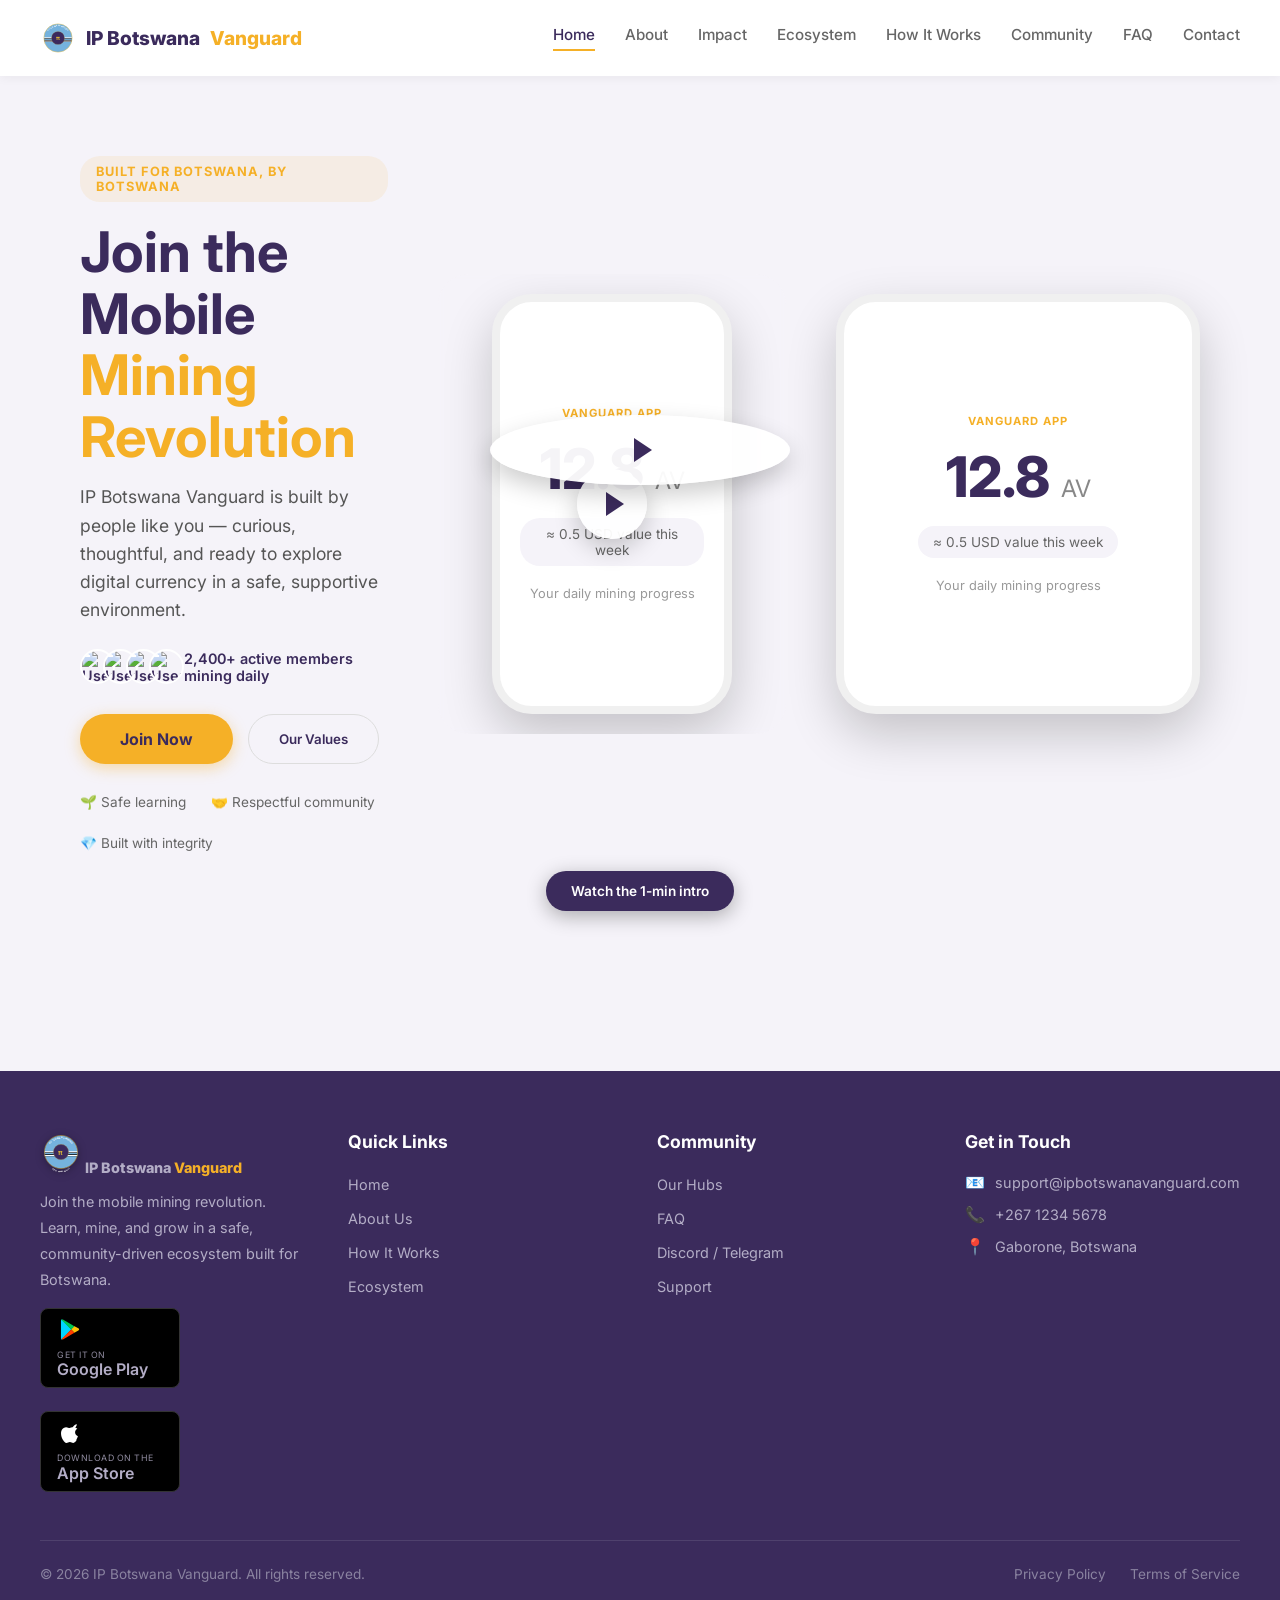
==== index.html @ 80e6c96f "Update index.html" ====
<!DOCTYPE html>
<html lang="en">
<head>
    <meta charset="UTF-8">
    <meta name="viewport" content="width=device-width, initial-scale=1.0">
    <title>IP Botswana Vanguard - Home</title>
    <link href="https://fonts.googleapis.com/css2?family=Inter:wght@400;600;700;800&display=swap" rel="stylesheet">
    
    <!-- LINK TO EXTERNAL CSS FILE -->
    <link rel="stylesheet" href="style.css">
</head>
<body>

    <!-- Navigation -->
   <nav>
    <a href="index.html" class="logo">
        <svg class="nav-logo-badge" viewBox="0 0 340 340" xmlns="http://www.w3.org/2000/svg">
            <defs>
                <path id="topArcNav" d="M 60,170 A 110,110 0 0 1 280,170" fill="none"/>
                <path id="botArcNav" d="M 70,235 A 100,100 0 0 0 270,235" fill="none"/>
            </defs>
            <circle cx="170" cy="170" r="132" fill="#75B2DD"/>
            <path d="M 40,170 A 132,132 0 0 0 40,205 L 300,205 A 132,132 0 0 0 300,170 Z" fill="#000000"/>
            <rect x="38" y="177" width="264" height="11" fill="#75B2DD"/>
            <rect x="38" y="164" width="264" height="9" fill="#FFFFFF"/>
            <rect x="38" y="194" width="264" height="9" fill="#FFFFFF"/>
            <circle cx="170" cy="170" r="134" fill="none" stroke="#D4AF37" stroke-width="4"/>
            <circle cx="170" cy="170" r="62" fill="#3B2A5E"/>
            <circle cx="170" cy="170" r="62" fill="none" stroke="#D4AF37" stroke-width="2"/>
            <text x="170" y="193" text-anchor="middle" font-family="Georgia, serif" font-weight="700" font-size="58" fill="#D4AF37">&#960;</text>
            <text font-size="16" font-weight="700" letter-spacing="2" fill="#FFFFFF">
                <textPath href="#topArcNav" startOffset="50%" text-anchor="middle">BOTSWANA PI VANGUARD</textPath>
            </text>
            <text font-size="13" font-weight="700" letter-spacing="1.5" fill="#FFFFFF">
                <textPath href="#botArcNav" startOffset="50%" text-anchor="middle">DIGITAL ARMS PIONEERS</textPath>
            </text>
        </svg>
        IP Botswana <span>Vanguard</span>
    </a>
    <div class="nav-links">
        <a href="index.html" class="active">Home</a>
        <a href="about.html">About</a>
        <a href="impact.html" class="active">Impact</a>
        <a href="ecosystem.html">Ecosystem</a>
        <a href="how-it-works.html">How It Works</a>
        <a href="community.html">Community</a>
        <a href="faq.html">FAQ</a>
        <a href="contact.html">Contact</a>
    </div>
</nav>

    <!-- Hero Section -->
    <section class="hero">
        <div class="split-layout">
            
            <!-- Left Column: Content -->
            <div>
                <div class="tagline">Built for Botswana, by Botswana</div>
                <h1>Join the Mobile<br><span>Mining Revolution</span></h1>
                <p class="sub-headline">
                    IP Botswana Vanguard is built by people like you — curious, thoughtful, and ready to explore digital currency in a safe, supportive environment.
                </p>
                
                <div class="social-proof">
                    <div class="avatar-stack">
                        <!-- IMAGES TO REPLACE: Real user profile photos -->
                        <img src="https://images.unsplash.com/photo-1507003211169-0a1dd7228f2d?w=100&h=100&fit=crop" alt="User">
                        <img src="https://images.unsplash.com/photo-1494790108377-be9c29b29330?w=100&h=100&fit=crop" alt="User">
                        <img src="https://images.unsplash.com/photo-1500648767791-00dcc994a43e?w=100&h=100&fit=crop" alt="User">
                        <img src="https://images.unsplash.com/photo-1534528741775-53994a69daeb?w=100&h=100&fit=crop" alt="User">
                    </div>
                    <span>2,400+ active members mining daily</span>
                </div>

                <div class="cta-group">
                    <a href="#" class="btn-primary">Join Now</a>
                    <button class="btn-secondary">Our Values</button>
                </div>

                <div class="trust-links">
                    <span>🌱 Safe learning</span>
                    <span>🤝 Respectful community</span>
                    <span>💎 Built with integrity</span>
                </div>
            </div>

            <!-- Right Column: Visual -->
            <!-- IMAGE TO REPLACE: Change the URL inside url('...') to your real community photo -->
           <!-- Right Column: Visual -->
<div class="hero-visual" style="background-image: url('images/botswana-pi-hero.png');">
    
    <!-- Phone Mockup -->
    <div class="phone-mockup">
        <div class="app-title">VANGUARD APP</div>
        <div class="value">12.8 <span>AV</span></div>
        <div class="sub-value">≈ 0.5 USD value this week</div>
        <p class="mockup-text">Your daily mining progress</p>
    </div>
    
    <!-- Play Button -->
    <div class="play-overlay"></div>
    
</div>
                
                <!-- Phone Mockup -->
                <div class="phone-mockup">
                    <div class="app-title">VANGUARD APP</div>
                    <div class="value">12.8 <span>AV</span></div>
                    <div class="sub-value">≈ 0.5 USD value this week</div>
                    <p class="mockup-text">Your daily mining progress</p>
                </div>
                
                <!-- Play Button -->
                <div class="play-overlay"></div>
                
            </div>

            <!-- Bottom Video Callout (Centered below visual) -->
            <div style="text-align: center; width: 100%; margin-top: -30px; margin-bottom: 20px;">
                <div class="video-badge" style="display: inline-block;">
                    Watch the 1-min intro
                </div>
            </div>

        </div>
    </section>

    <!-- VIDEO POPUP MODAL -->
    <!-- IMPORTANT: Change "YOUR_YOUTUBE_ID_HERE" to your real video ID (e.g., dQw4w9WgXcQ) -->
    <div id="videoModal" class="video-modal">
        <span class="video-close">&times;</span>
        <iframe id="videoFrame" 
        src="https://www.youtube.com/embed/Zq0v5uG1v4I" 
        allowfullscreen>
</iframe>
    </div>

    <!-- FOOTER -->
    <footer>
        <div class="footer-container">
            <!-- Column 1: Brand & App Download -->
            <div class="footer-col">
                <a href="index.html" class="footer-logo">
    <svg class="logo-badge" viewBox="0 0 340 340" xmlns="http://www.w3.org/2000/svg">
        <defs>
            <path id="topArcFoot" d="M 60,170 A 110,110 0 0 1 280,170" fill="none"/>
            <path id="botArcFoot" d="M 70,235 A 100,100 0 0 0 270,235" fill="none"/>
        </defs>
        <circle cx="170" cy="170" r="132" fill="#75B2DD"/>
        <path d="M 40,170 A 132,132 0 0 0 40,205 L 300,205 A 132,132 0 0 0 300,170 Z" fill="#000000"/>
        <rect x="38" y="177" width="264" height="11" fill="#75B2DD"/>
        <rect x="38" y="164" width="264" height="9" fill="#FFFFFF"/>
        <rect x="38" y="194" width="264" height="9" fill="#FFFFFF"/>
        <circle cx="170" cy="170" r="134" fill="none" stroke="#D4AF37" stroke-width="4"/>
        <circle cx="170" cy="170" r="62" fill="#3B2A5E"/>
        <circle cx="170" cy="170" r="62" fill="none" stroke="#D4AF37" stroke-width="2"/>
        <text x="170" y="193" text-anchor="middle" font-family="Georgia, serif" font-weight="700" font-size="58" fill="#D4AF37">&#960;</text>
        <text font-size="16" font-weight="700" letter-spacing="2" fill="#FFFFFF">
            <textPath href="#topArcFoot" startOffset="50%" text-anchor="middle">BOTSWANA PI VANGUARD</textPath>
        </text>
        <text font-size="13" font-weight="700" letter-spacing="1.5" fill="#FFFFFF">
            <textPath href="#botArcFoot" startOffset="50%" text-anchor="middle">DIGITAL ARMS PIONEERS</textPath>
        </text>
    </svg>
    IP Botswana <span class="gold">Vanguard</span>
</a>
<p>Join the mobile mining revolution. Learn, mine, and grow in a safe, community-driven ecosystem built for Botswana.</p>

<div class="app-buttons">
    <a href="#" class="app-btn">
        <svg viewBox="0 0 24 24" xmlns="http://www.w3.org/2000/svg" width="25" height="25">
            <path fill="#00D6FF" d="M4.4 2.3c-.4.4-.6.9-.6 1.6v16.2c0 .7.2 1.2.6 1.6l.1.1L13.6 12v-.2L4.5 2.2z"/>
            <path fill="#FFC107" d="M16.7 15.1l-3.1-3.1v-.2l3.1-3.1.1.1 3.7 2.1c1 .6 1 1.5 0 2.1l-3.8 2.1z"/>
            <path fill="#FF3D00" d="M16.7 15.1L13.6 12 4.4 21.2c.4.4 1 .4 1.7.1l10.6-6.2"/>
            <path fill="#00C853" d="M16.7 8.9L6.1 2.7c-.7-.4-1.3-.3-1.7.1L13.6 12l3.1-3.1z"/>
        </svg>
        <div class="app-btn-text">
            <span>GET IT ON</span>
            <span>Google Play</span>
        </div>
    </a>

    <a href="#" class="app-btn apple-btn">
        <svg viewBox="0 0 24 24" xmlns="http://www.w3.org/2000/svg" width="25" height="25">
            <path d="M18.71 19.5c-.83 1.24-1.71 2.45-3.05 2.47-1.34.03-1.77-.79-3.29-.79-1.53 0-2 .77-3.27.82-1.31.05-2.3-1.32-3.14-2.53C4.25 17 2.94 12.45 4.7 9.39c.87-1.52 2.43-2.48 4.12-2.5 1.3 0 2.5.87 3.29.87.78 0 2.26-1.07 3.94-.91 1.31.09 2.66.66 3.46 1.62-3.15 1.74-2.64 5.82.58 7.17-.48 1.4-1.13 2.75-1.38 2.86zM14.5 8.33c.33-1.03.97-2.13 1.73-2.77 1.14-1 2.5-1.4 2.81-1.4.08 1.62-1.44 3.55-2.62 4.24-.38.22-.82.32-1.27.32-.26 0-.47-.08-.65-.39z"/>
        </svg>
        <div class="app-btn-text">
            <span>Download on the</span>
            <span>App Store</span>
        </div>
    </a>
</div>
            </div>

            <!-- Column 2: Quick Links -->
            <div class="footer-col">
                <h4>Quick Links</h4>
                <a href="index.html">Home</a>
                <a href="about.html">About Us</a>
                <a href="how-it-works.html">How It Works</a>
                <a href="ecosystem.html">Ecosystem</a>
            </div>

            <!-- Column 3: Community -->
            <div class="footer-col">
                <h4>Community</h4>
                <a href="community.html">Our Hubs</a>
                <a href="faq.html">FAQ</a>
                <a href="#">Discord / Telegram</a>
                <a href="contact.html">Support</a>
            </div>

            <!-- Column 4: Contact Info (With Icons Restored) -->
            <div class="footer-col">
                <h4>Get in Touch</h4>

                <div class="contact-row">
                    <span class="contact-icon">📧</span>
                    <span>support@ipbotswanavanguard.com</span>
                </div>

                <div class="contact-row">
                    <span class="contact-icon">📞</span>
                    <span>+267 1234 5678</span>
                </div>

                <div class="contact-row">
                    <span class="contact-icon">📍</span>
                    <span>Gaborone, Botswana</span>
                </div>
            </div>
        </div>

        <!-- Footer Bottom -->
        <div class="footer-bottom">
            <div>&copy; 2026 IP Botswana Vanguard. All rights reserved.</div>
            <div class="footer-bottom-links">
                <a href="#">Privacy Policy</a>
                <a href="#">Terms of Service</a>
            </div>
        </div>
    </footer>

    <!-- LINK TO EXTERNAL JAVASCRIPT FILE -->
    <script src="script.js"></script>
</body>
</html>
---- style.css ----
/* --- VARIABLES --- */
:root {
    --primary-purple: #3b2b5c;
    --accent-gold: #f5b027;
    --soft-bg: #f5f3f9;
    --text-dark: #1a1a1a;
    --white: #ffffff;
}

/* --- RESET & BASE STYLES --- */
* {
    margin: 0;
    padding: 0;
    box-sizing: border-box;
    font-family: 'Inter', sans-serif;
}
body {
    background-color: var(--soft-bg);
    color: var(--text-dark);
}

/* --- NAVIGATION --- */
nav {
    display: flex;
    justify-content: space-between;
    align-items: center;
    padding: 20px 40px;
    background: #fff;
    box-shadow: 0 2px 10px rgba(0,0,0,0.05);
    position: sticky;
    top: 0;
    z-index: 100;
}
.logo {
    font-weight: 800;
    font-size: 1.2rem;
    color: var(--primary-purple);
    text-decoration: none;
    display: flex;
    align-items: center;
    gap: 10px;
}
.nav-logo-badge {
    width: 36px;
    height: 36px;
    min-width: 36px;
    max-width: 36px;
    flex-shrink: 0;
}
.logo span {
    color: var(--accent-gold);
}
.nav-links {
    display: flex;
    gap: 30px;
}
.nav-links a {
    text-decoration: none;
    color: #666;
    font-weight: 500;
    font-size: 0.95rem;
}
.nav-links a.active {
    color: var(--primary-purple);
    border-bottom: 2px solid var(--accent-gold);
    padding-bottom: 5px;
}

/* --- HERO LAYOUT (HOME PAGE) --- */
.hero {
    display: flex;
    flex-wrap: wrap;
    align-items: center;
    padding: 80px 40px;
    max-width: 1200px;
    margin: 0 auto;
    gap: 50px;
}
.split-layout {
    display: flex;
    flex-wrap: wrap;
    align-items: center;
    gap: 50px;
    width: 100%;
}
.split-layout > * {
    flex: 1;
    min-width: 300px;
}

/* --- LEFT CONTENT --- */
.tagline {
    display: inline-block;
    background: rgba(245, 176, 39, 0.1);
    color: var(--accent-gold);
    padding: 8px 16px;
    border-radius: 20px;
    font-size: 0.8rem;
    font-weight: 700;
    letter-spacing: 1px;
    text-transform: uppercase;
    margin-bottom: 20px;
}
h1 {
    font-size: 3.5rem;
    line-height: 1.1;
    color: var(--primary-purple);
    margin-bottom: 15px;
}
h1 span {
    color: var(--accent-gold);
}
.sub-headline {
    font-size: 1.1rem;
    color: #555;
    line-height: 1.6;
    margin-bottom: 25px;
    max-width: 500px;
}

/* Social Proof */
.social-proof {
    display: flex;
    align-items: center;
    gap: 12px;
    margin-bottom: 30px;
    font-size: 0.9rem;
    color: var(--primary-purple);
    font-weight: 600;
}
.avatar-stack {
    display: flex;
}
.avatar-stack img {
    width: 35px;
    height: 35px;
    border-radius: 50%;
    border: 2px solid #fff;
    margin-right: -12px;
    object-fit: cover;
}

/* Buttons */
.cta-group {
    display: flex;
    gap: 15px;
    flex-wrap: wrap;
    margin-bottom: 30px;
}
.btn-primary {
    background: var(--accent-gold);
    color: var(--primary-purple);
    padding: 15px 40px;
    border-radius: 30px;
    font-weight: 700;
    border: none;
    cursor: pointer;
    box-shadow: 0 4px 15px rgba(245, 176, 39, 0.4);
    transition: 0.3s;
    text-decoration: none;
    display: inline-block;
}
.btn-primary:hover {
    transform: translateY(-2px);
    box-shadow: 0 6px 20px rgba(245, 176, 39, 0.6);
}
.btn-secondary {
    background: transparent;
    color: var(--primary-purple);
    padding: 15px 30px;
    border-radius: 30px;
    font-weight: 600;
    border: 1px solid #ddd;
    cursor: pointer;
    transition: 0.3s;
}
.btn-secondary:hover {
    border-color: var(--primary-purple);
    background: rgba(59, 43, 92, 0.05);
}

/* Trust Links (Below buttons) */
.trust-links {
    display: flex;
    gap: 25px;
    font-size: 0.85rem;
    color: #666;
    flex-wrap: wrap;
}
.trust-links span {
    display: flex;
    align-items: center;
    gap: 6px;
}

/* --- RIGHT VISUAL (PHONE & BACKGROUND) --- */
.hero-visual {
    position: relative;
    min-height: 450px;
    border-radius: 30px;
    display: flex;
    justify-content: center;
    align-items: center;
    padding: 20px;
    background-position: center;
    background-size: cover;
    background-repeat: no-repeat;
    overflow: hidden;
}
/* Blur & Overlay */
.hero-visual::before {
    content: '';
    position: absolute;
    inset: 0;
    background: rgba(245, 243, 249, 0.7);
    backdrop-filter: blur(4px);
    border-radius: 30px;
}

/* Floating Phone Mockup */
.phone-mockup {
    position: relative;
    z-index: 2;
    background: #fff;
    width: 240px;
    height: 420px;
    border-radius: 40px;
    box-shadow: 0 20px 50px rgba(0,0,0,0.2);
    padding: 20px;
    display: flex;
    flex-direction: column;
    justify-content: center;
    align-items: center;
    text-align: center;
    border: 8px solid #f0f0f0;
}
.phone-mockup .app-title {
    color: #f5b027;
    font-size: 0.7rem;
    font-weight: 700;
    letter-spacing: 1px;
    margin-bottom: 15px;
}
.phone-mockup .value {
    font-size: 3.5rem;
    color: var(--primary-purple);
    font-weight: 800;
}
.phone-mockup .value span {
    font-size: 1.5rem;
    font-weight: 400;
    color: #888;
}
.phone-mockup .sub-value {
    font-size: 0.85rem;
    color: #666;
    background: #f5f3f9;
    padding: 8px 15px;
    border-radius: 20px;
    margin-top: 15px;
}
.phone-mockup .mockup-text {
    margin-top: 20px;
    font-size: 0.8rem;
    color: #999;
}

/* Play Button Overlay */
.play-overlay {
    position: absolute;
    z-index: 3;
    top: 50%;
    left: 50%;
    transform: translate(-50%, -50%);
    background: rgba(255,255,255,0.95);
    width: 70px;
    height: 70px;
    border-radius: 50%;
    display: flex;
    justify-content: center;
    align-items: center;
    box-shadow: 0 10px 25px rgba(0,0,0,0.2);
    cursor: pointer;
    transition: transform 0.3s ease;
}
.play-overlay:hover {
    transform: translate(-50%, -50%) scale(1.05);
}
.play-overlay::after {
    content: '';
    display: block;
    border-top: 12px solid transparent;
    border-bottom: 12px solid transparent;
    border-left: 18px solid var(--primary-purple);
    margin-left: 6px;
}

/* Bottom Video Callout */
.video-badge {
    position: relative;
    background: var(--primary-purple);
    color: white;
    padding: 12px 25px;
    border-radius: 30px;
    font-size: 0.85rem;
    font-weight: 600;
    z-index: 3;
    box-shadow: 0 5px 20px rgba(0,0,0,0.3);
    display: inline-block;
}

/* --- IMPACT PAGE STYLES --- */
main {
    display: block;
    width: 100%;
}
.container {
    max-width: 1100px;
    margin: 0 auto;
    padding: 0 40px;
}
.section {
    padding: 70px 0;
}
.section:nth-child(even) {
    background: #ffffff;
}
.hero-section {
    background: linear-gradient(180deg, rgba(59,43,92,0.06) 0%, rgba(245,243,249,0) 100%);
    padding-top: 60px;
    text-align: left;
}
.section h1 {
    font-size: 3rem;
    color: var(--primary-purple);
    margin-bottom: 20px;
}
.section h2 {
    font-size: 2.2rem;
    color: var(--primary-purple);
    margin-bottom: 20px;
}
.section h3 {
    font-size: 1.2rem;
    color: var(--primary-purple);
    margin-bottom: 10px;
}
.section > .container > p,
.section .image-card p {
    font-size: 1.05rem;
    color: #555;
    line-height: 1.7;
    max-width: 800px;
    margin-bottom: 30px;
}
.three-cards {
    display: grid;
    grid-template-columns: repeat(2, 1fr);
    gap: 30px;
    margin-top: 20px;
}
.image-card {
    background: #ffffff;
    border-radius: 16px;
    overflow: hidden;
    box-shadow: 0 4px 20px rgba(0,0,0,0.06);
    margin-bottom: 20px;
}
.image-card img {
    width: 100%;
    height: 260px;
    object-fit: cover;
    display: block;
    background: var(--soft-bg);
}
.image-card figcaption {
    padding: 16px 20px;
    font-size: 0.9rem;
    color: #666;
    line-height: 1.5;
}
.image-card h3,
.image-card p {
    padding: 24px 20px 0 20px;
}
.image-card p {
    padding-top: 8px;
    padding-bottom: 24px;
    font-size: 0.95rem;
}
.hero-image {
    margin-top: 30px;
}
.hero-image img {
    height: 380px;
}
.cta-section {
    background: var(--primary-purple);
    color: #ffffff;
    text-align: center;
}
.cta-section h2 {
    color: #ffffff;
}
.cta-section p {
    color: #d9d5e8;
    margin-left: auto;
    margin-right: auto;
    text-align: center;
}
.cta-section .cta-group {
    justify-content: center;
    margin-bottom: 40px;
}
.cta-section .image-card {
    max-width: 700px;
    margin: 0 auto;
}

/* --- FOOTER STYLES --- */
footer {
    background: var(--primary-purple);
    color: #d9d5e8;
    padding: 60px 40px 30px 40px;
    margin-top: 60px;
    width: 100%;
}

.footer-container {
    max-width: 1200px;
    margin: 0 auto;
    display: grid;
    grid-template-columns: repeat(4, 1fr);
    gap: 40px;
    margin-bottom: 40px;
}

/* Footer Columns */
.footer-col h4 {
    color: #ffffff;
    font-size: 1.1rem;
    margin-bottom: 20px;
    font-weight: 700;
}
.footer-col p, .footer-col a {
    color: #b3adc6;
    font-size: 0.9rem;
    line-height: 1.8;
    text-decoration: none;
    display: block;
    margin-bottom: 8px;
    transition: color 0.3s ease;
}
.footer-col a:hover {
    color: var(--accent-gold);
}
.footer-col .contact-row {
    display: flex;
    align-items: center;
    margin-bottom: 12px;
    color: #b3adc6;
    font-size: 0.9rem;
}
.footer-col .contact-icon {
    display: inline-block;
    margin-right: 10px;
    font-size: 1rem;
    width: 20px;
    text-align: center;
}

/* Footer Logo */
.footer-logo {
    font-weight: 800;
    font-size: 1.5rem;
    color: #ffffff;
    text-decoration: none;
    margin-bottom: 15px;
    display: flex;
    align-items: center;
    gap: 12px;
}
.footer-logo span.gold {
    color: var(--accent-gold);
}
.logo-badge {
    width: 42px;
    height: 42px;
    min-width: 42px;
    max-width: 42px;
    flex-shrink: 0;
    filter: drop-shadow(0 2px 4px rgba(0,0,0,0.3));
}

/* App Store Buttons */
.app-buttons {
    display: flex;
    flex-wrap: wrap;
    gap: 15px;
    margin-top: 15px;
}
.app-btn {
    display: flex;
    align-items: center;
    background: #000000;
    color: #ffffff;
    padding: 8px 16px;
    border-radius: 8px;
    text-decoration: none;
    border: 1px solid #333;
    transition: transform 0.2s ease, background 0.3s ease;
    min-width: 140px;
}
.app-btn:hover {
    transform: translateY(-3px);
    background: #1a1a1a;
}
.app-btn svg {
    width: 25px;
    height: 25px;
    margin-right: 10px;
    flex-shrink: 0;
}
.app-btn.apple-btn svg {
    fill: #ffffff;
}
.app-btn-text {
    display: flex;
    flex-direction: column;
    line-height: 1.2;
}
.app-btn-text span:first-child {
    font-size: 0.55rem;
    text-transform: uppercase;
    letter-spacing: 0.5px;
    opacity: 0.8;
}
.app-btn-text span:last-child {
    font-size: 1rem;
    font-weight: 600;
}

/* Footer Bottom */
.footer-bottom {
    max-width: 1200px;
    margin: 0 auto;
    border-top: 1px solid rgba(255,255,255,0.1);
    padding-top: 25px;
    display: flex;
    justify-content: space-between;
    flex-wrap: wrap;
    gap: 15px;
    color: #8a83a0;
    font-size: 0.85rem;
}
.footer-bottom-links a {
    color: #8a83a0;
    text-decoration: none;
    margin-left: 20px;
    transition: color 0.3s ease;
}
.footer-bottom-links a:hover {
    color: var(--accent-gold);
}

/* --- VIDEO LIGHTBOX POPUP --- */
.video-modal {
    display: none;
    position: fixed;
    z-index: 9999;
    left: 0; top: 0;
    width: 100%; height: 100%;
    background: rgba(0, 0, 0, 0.85);
    justify-content: center;
    align-items: center;
    backdrop-filter: blur(5px);
}
.video-modal.active {
    display: flex;
}
.video-modal iframe {
    width: 80%;
    max-width: 800px;
    height: 450px;
    border-radius: 15px;
    box-shadow: 0 20px 50px rgba(0,0,0,0.5);
    background: #000;
}
.video-close {
    position: absolute;
    top: 30px; right: 40px;
    color: white;
    font-size: 50px;
    cursor: pointer;
    font-weight: bold;
    transition: color 0.3s ease;
}
.video-close:hover {
    color: var(--accent-gold);
}

/* --- RESPONSIVE BREAKPOINTS --- */
@media (max-width: 900px) {
    .footer-container {
        grid-template-columns: 1fr 1fr;
    }
}
@media (max-width: 800px) {
    .hero {
        flex-direction: column-reverse;
        padding: 40px 20px;
        gap: 30px;
    }
    h1 { font-size: 2.5rem; }
    .hero-visual { width: 100%; min-height: 350px; }
    .phone-mockup { width: 200px; height: 350px; }

    nav {
        flex-direction: row;
        flex-wrap: wrap;
        justify-content: space-between;
        align-items: center;
        padding: 15px 20px;
        gap: 10px;
    }
    .nav-links {
        flex-wrap: wrap;
        justify-content: flex-end;
        gap: 10px 15px;
        width: 100%;
    }

    .trust-links { justify-content: center; }
    .video-modal iframe { width: 95%; height: 250px; }
    .video-close { top: 15px; right: 20px; font-size: 40px; }

    .container { padding: 0 20px; }
    .section { padding: 50px 0; }
    .section h1 { font-size: 2.2rem; }
    .section h2 { font-size: 1.7rem; }
    .three-cards { grid-template-columns: 1fr; }
    .hero-image img { height: 220px; }
}
@media (max-width: 600px) {
    .footer-container {
        grid-template-columns: 1fr;
        gap: 30px;
    }
    footer { padding: 40px 20px 20px 20px; }
    .footer-bottom { flex-direction: column; text-align: center; }
    .footer-bottom-links a { margin: 0 10px; }
}
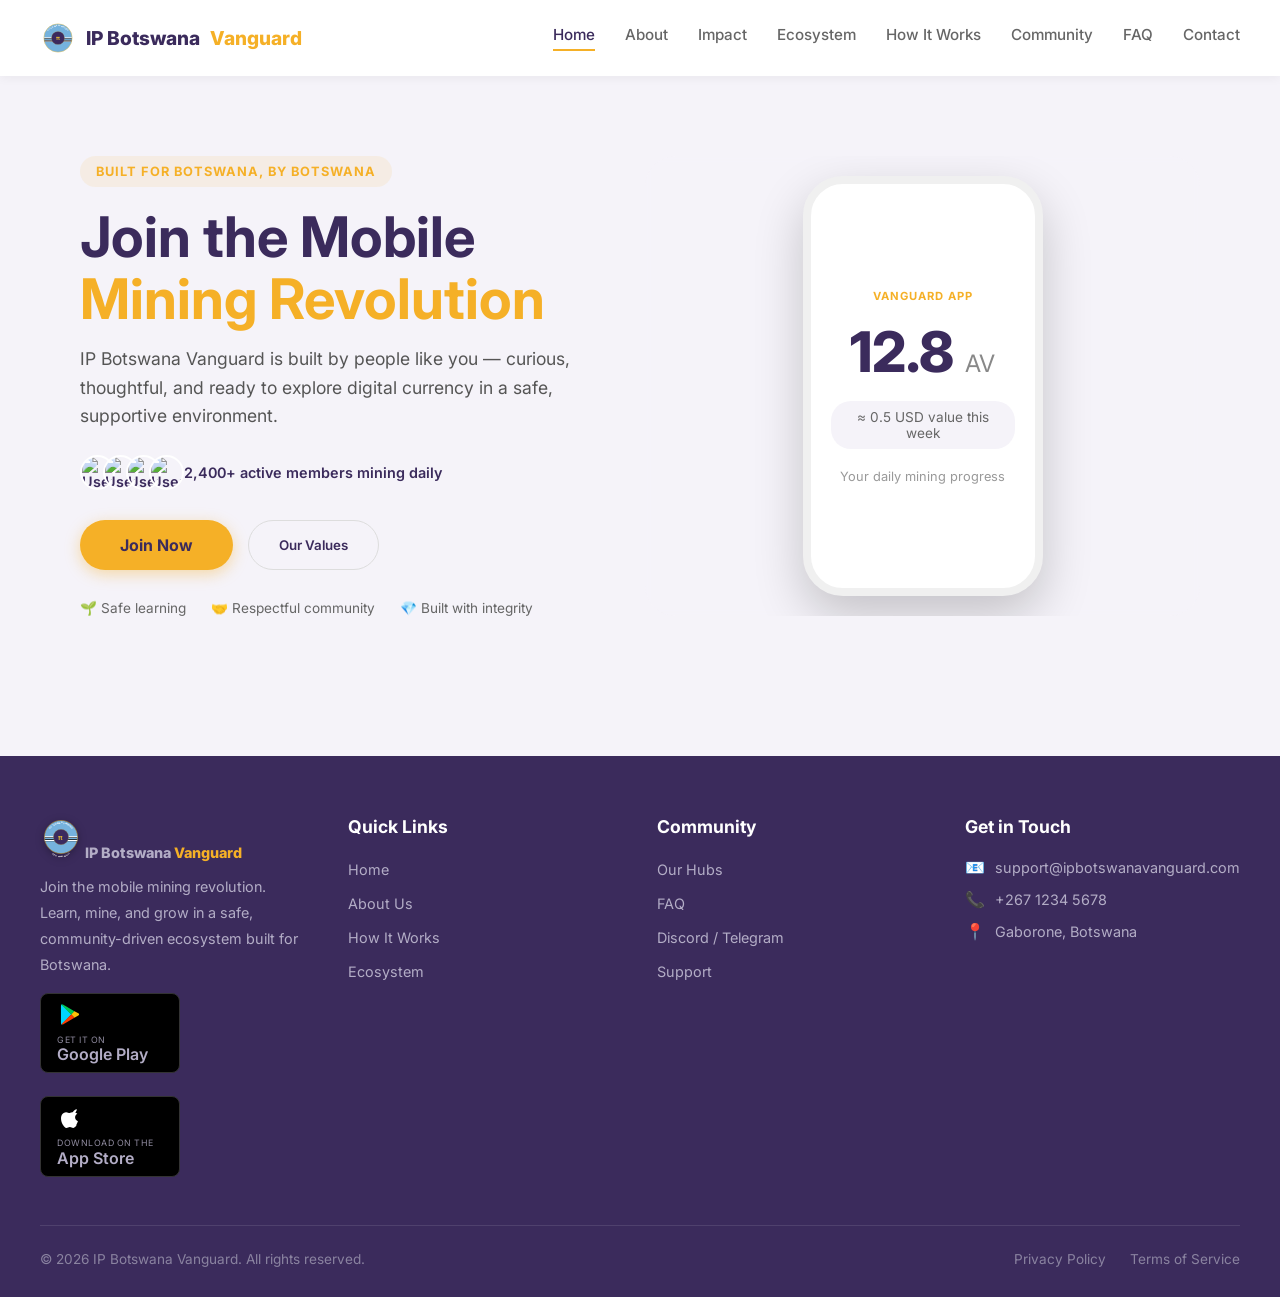
==== commit 7d862546: "Update index.html" ====
--- a/index.html
+++ b/index.html
@@ -50,80 +50,53 @@
 </nav>
 
     <!-- Hero Section -->
-    <section class="hero">
-        <div class="split-layout">
-            
-            <!-- Left Column: Content -->
-            <div>
-                <div class="tagline">Built for Botswana, by Botswana</div>
-                <h1>Join the Mobile<br><span>Mining Revolution</span></h1>
-                <p class="sub-headline">
-                    IP Botswana Vanguard is built by people like you — curious, thoughtful, and ready to explore digital currency in a safe, supportive environment.
-                </p>
-                
-                <div class="social-proof">
-                    <div class="avatar-stack">
-                        <!-- IMAGES TO REPLACE: Real user profile photos -->
-                        <img src="https://images.unsplash.com/photo-1507003211169-0a1dd7228f2d?w=100&h=100&fit=crop" alt="User">
-                        <img src="https://images.unsplash.com/photo-1494790108377-be9c29b29330?w=100&h=100&fit=crop" alt="User">
-                        <img src="https://images.unsplash.com/photo-1500648767791-00dcc994a43e?w=100&h=100&fit=crop" alt="User">
-                        <img src="https://images.unsplash.com/photo-1534528741775-53994a69daeb?w=100&h=100&fit=crop" alt="User">
-                    </div>
-                    <span>2,400+ active members mining daily</span>
-                </div>
-
-                <div class="cta-group">
-                    <a href="#" class="btn-primary">Join Now</a>
-                    <button class="btn-secondary">Our Values</button>
-                </div>
-
-                <div class="trust-links">
-                    <span>🌱 Safe learning</span>
-                    <span>🤝 Respectful community</span>
-                    <span>💎 Built with integrity</span>
-                </div>
-            </div>
-
-            <!-- Right Column: Visual -->
-            <!-- IMAGE TO REPLACE: Change the URL inside url('...') to your real community photo -->
-           <!-- Right Column: Visual -->
-<div class="hero-visual" style="background-image: url('images/botswana-pi-hero.png');">
-    
-    <!-- Phone Mockup -->
-    <div class="phone-mockup">
-        <div class="app-title">VANGUARD APP</div>
-        <div class="value">12.8 <span>AV</span></div>
-        <div class="sub-value">≈ 0.5 USD value this week</div>
-        <p class="mockup-text">Your daily mining progress</p>
+    <!-- Hero Section -->
+<section class="hero">
+    <div class="split-layout">
+
+        <!-- Left Column: Content -->
+        <div>
+            <div class="tagline">Built for Botswana, by Botswana</div>
+            <h1>Join the Mobile<br><span>Mining Revolution</span></h1>
+            <p class="sub-headline">
+                IP Botswana Vanguard is built by people like you — curious, thoughtful, and ready to explore digital currency in a safe, supportive environment.
+            </p>
+
+            <div class="social-proof">
+                <div class="avatar-stack">
+                    <img src="https://images.unsplash.com/photo-1507003211169-0a1dd7228f2d?w=100&h=100&fit=crop" alt="User">
+                    <img src="https://images.unsplash.com/photo-1494790108377-be9c29b29330?w=100&h=100&fit=crop" alt="User">
+                    <img src="https://images.unsplash.com/photo-1500648767791-00dcc994a43e?w=100&h=100&fit=crop" alt="User">
+                    <img src="https://images.unsplash.com/photo-1534528741775-53994a69daeb?w=100&h=100&fit=crop" alt="User">
+                </div>
+                <span>2,400+ active members mining daily</span>
+            </div>
+            <div class="cta-group">
+                <a href="#" class="btn-primary">Join Now</a>
+                <button class="btn-secondary">Our Values</button>
+            </div>
+            <div class="trust-links">
+                <span>🌱 Safe learning</span>
+                <span>🤝 Respectful community</span>
+                <span>💎 Built with integrity</span>
+            </div>
+        </div>
+
+        <!-- Right Column: Visual -->
+        <div class="hero-visual" style="background-image: url('images/botswana-pi-hero.png');">
+
+            <!-- Phone Mockup -->
+            <div class="phone-mockup">
+                <div class="app-title">VANGUARD APP</div>
+                <div class="value">12.8 <span>AV</span></div>
+                <div class="sub-value">≈ 0.5 USD value this week</div>
+                <p class="mockup-text">Your daily mining progress</p>
+            </div>
+
+        </div>
+
     </div>
-    
-    <!-- Play Button -->
-    <div class="play-overlay"></div>
-    
-</div>
-                
-                <!-- Phone Mockup -->
-                <div class="phone-mockup">
-                    <div class="app-title">VANGUARD APP</div>
-                    <div class="value">12.8 <span>AV</span></div>
-                    <div class="sub-value">≈ 0.5 USD value this week</div>
-                    <p class="mockup-text">Your daily mining progress</p>
-                </div>
-                
-                <!-- Play Button -->
-                <div class="play-overlay"></div>
-                
-            </div>
-
-            <!-- Bottom Video Callout (Centered below visual) -->
-            <div style="text-align: center; width: 100%; margin-top: -30px; margin-bottom: 20px;">
-                <div class="video-badge" style="display: inline-block;">
-                    Watch the 1-min intro
-                </div>
-            </div>
-
-        </div>
-    </section>
+</section>
 
     <!-- VIDEO POPUP MODAL -->
     <!-- IMPORTANT: Change "YOUR_YOUTUBE_ID_HERE" to your real video ID (e.g., dQw4w9WgXcQ) -->
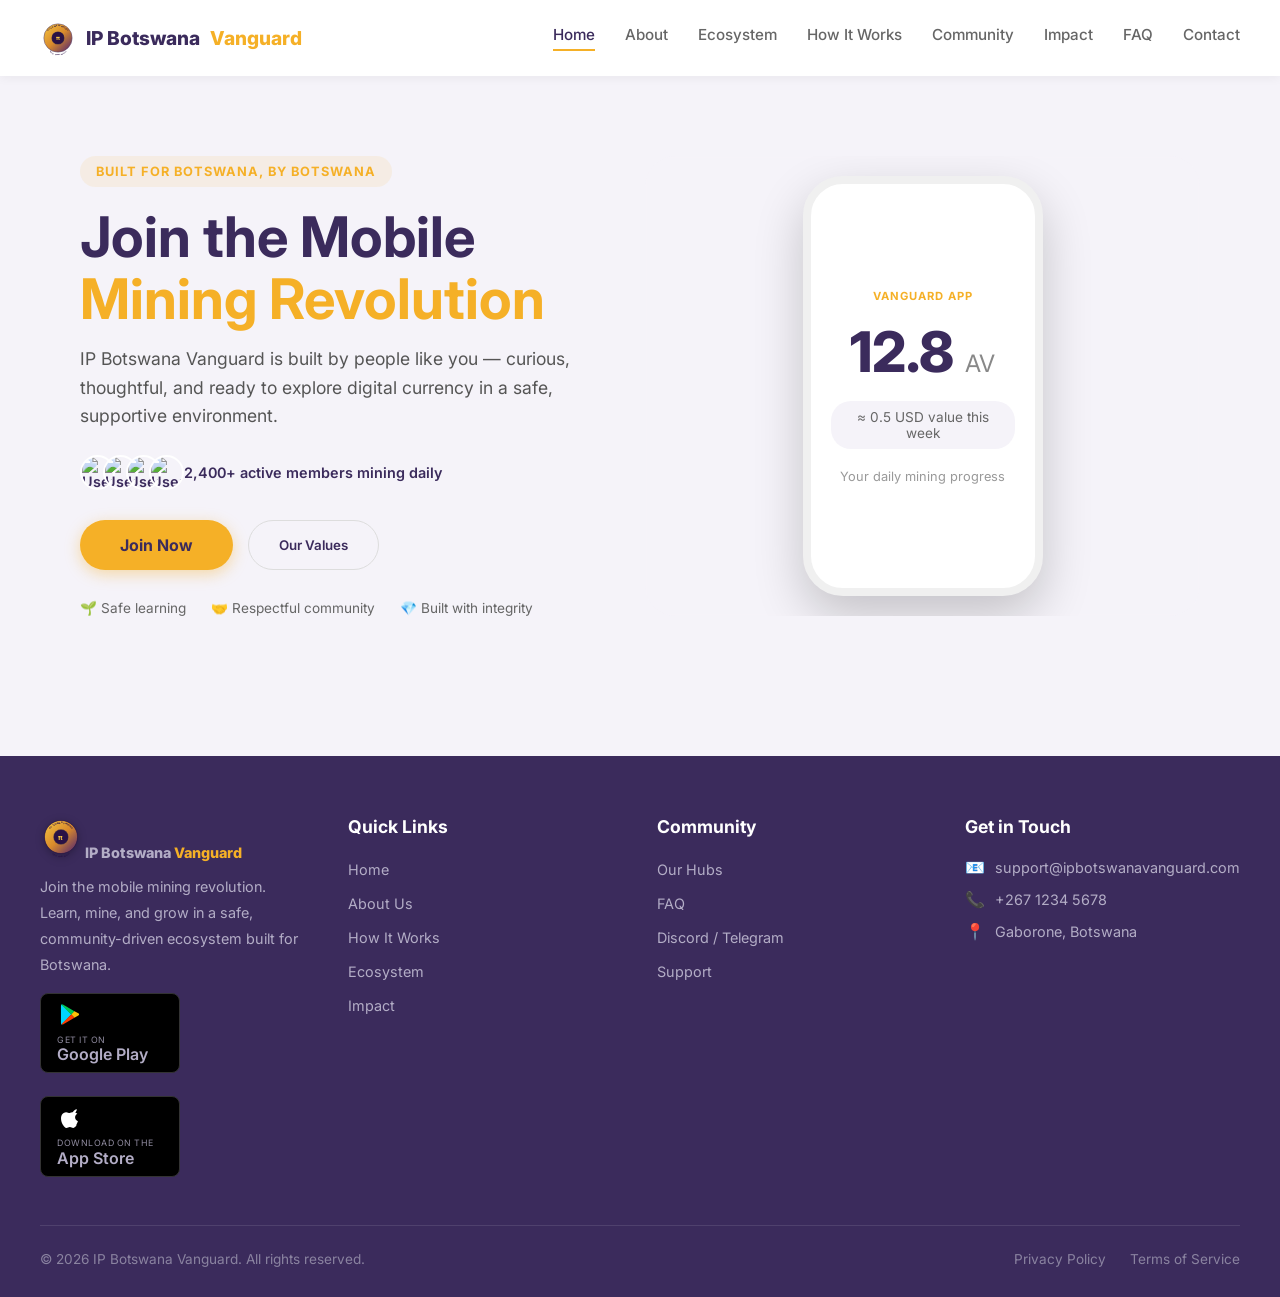
==== commit 18efb5c4: "Update index.html" ====
--- a/index.html
+++ b/index.html
@@ -5,108 +5,98 @@
     <meta name="viewport" content="width=device-width, initial-scale=1.0">
     <title>IP Botswana Vanguard - Home</title>
     <link href="https://fonts.googleapis.com/css2?family=Inter:wght@400;600;700;800&display=swap" rel="stylesheet">
-    
+
     <!-- LINK TO EXTERNAL CSS FILE -->
     <link rel="stylesheet" href="style.css">
 </head>
 <body>
 
     <!-- Navigation -->
-   <nav>
-    <a href="index.html" class="logo">
-        <svg class="nav-logo-badge" viewBox="0 0 340 340" xmlns="http://www.w3.org/2000/svg">
-            <defs>
-                <path id="topArcNav" d="M 60,170 A 110,110 0 0 1 280,170" fill="none"/>
-                <path id="botArcNav" d="M 70,235 A 100,100 0 0 0 270,235" fill="none"/>
-            </defs>
-            <circle cx="170" cy="170" r="132" fill="#75B2DD"/>
-            <path d="M 40,170 A 132,132 0 0 0 40,205 L 300,205 A 132,132 0 0 0 300,170 Z" fill="#000000"/>
-            <rect x="38" y="177" width="264" height="11" fill="#75B2DD"/>
-            <rect x="38" y="164" width="264" height="9" fill="#FFFFFF"/>
-            <rect x="38" y="194" width="264" height="9" fill="#FFFFFF"/>
-            <circle cx="170" cy="170" r="134" fill="none" stroke="#D4AF37" stroke-width="4"/>
-            <circle cx="170" cy="170" r="62" fill="#3B2A5E"/>
-            <circle cx="170" cy="170" r="62" fill="none" stroke="#D4AF37" stroke-width="2"/>
-            <text x="170" y="193" text-anchor="middle" font-family="Georgia, serif" font-weight="700" font-size="58" fill="#D4AF37">&#960;</text>
-            <text font-size="16" font-weight="700" letter-spacing="2" fill="#FFFFFF">
-                <textPath href="#topArcNav" startOffset="50%" text-anchor="middle">BOTSWANA PI VANGUARD</textPath>
-            </text>
-            <text font-size="13" font-weight="700" letter-spacing="1.5" fill="#FFFFFF">
-                <textPath href="#botArcNav" startOffset="50%" text-anchor="middle">DIGITAL ARMS PIONEERS</textPath>
-            </text>
-        </svg>
-        IP Botswana <span>Vanguard</span>
-    </a>
-    <div class="nav-links">
-        <a href="index.html" class="active">Home</a>
-        <a href="about.html">About</a>
-        <a href="impact.html" class="active">Impact</a>
-        <a href="ecosystem.html">Ecosystem</a>
-        <a href="how-it-works.html">How It Works</a>
-        <a href="community.html">Community</a>
-        <a href="faq.html">FAQ</a>
-        <a href="contact.html">Contact</a>
-    </div>
-</nav>
+    <nav>
+        <a href="index.html" class="logo">
+            <svg class="nav-logo-badge" viewBox="0 0 340 340" xmlns="http://www.w3.org/2000/svg">
+                <defs>
+                    <linearGradient id="ringGradNav" x1="0%" y1="0%" x2="100%" y2="100%">
+                        <stop offset="0%" stop-color="#F5C542"/>
+                        <stop offset="50%" stop-color="#D98A2B"/>
+                        <stop offset="100%" stop-color="#4B1F73"/>
+                    </linearGradient>
+                    <path id="topArcNav" d="M 60,170 A 110,110 0 0 1 280,170" fill="none"/>
+                    <path id="botArcNav" d="M 70,235 A 100,100 0 0 0 270,235" fill="none"/>
+                </defs>
+                <circle cx="170" cy="170" r="132" fill="url(#ringGradNav)"/>
+                <circle cx="170" cy="170" r="134" fill="none" stroke="#2A1245" stroke-width="4"/>
+                <circle cx="170" cy="170" r="62" fill="#2A1245"/>
+                <circle cx="170" cy="170" r="62" fill="none" stroke="#F5C542" stroke-width="2"/>
+                <text x="170" y="193" text-anchor="middle" font-family="Georgia, serif" font-weight="700" font-size="58" fill="#F5C542">&#960;</text>
+                <text font-size="16" font-weight="700" letter-spacing="2" fill="#2A1245">
+                    <textPath href="#topArcNav" startOffset="50%" text-anchor="middle">BOTSWANA PI VANGUARD</textPath>
+                </text>
+                <text font-size="13" font-weight="700" letter-spacing="1.5" fill="#2A1245">
+                    <textPath href="#botArcNav" startOffset="50%" text-anchor="middle">DIGITAL ARMS PIONEERS</textPath>
+                </text>
+            </svg>
+            IP Botswana <span>Vanguard</span>
+        </a>
+        <div class="nav-links">
+            <a href="index.html" class="active">Home</a>
+            <a href="about.html">About</a>
+            <a href="ecosystem.html">Ecosystem</a>
+            <a href="how-it-works.html">How It Works</a>
+            <a href="community.html">Community</a>
+            <a href="impact.html">Impact</a>
+            <a href="faq.html">FAQ</a>
+            <a href="contact.html">Contact</a>
+        </div>
+    </nav>
 
     <!-- Hero Section -->
-    <!-- Hero Section -->
-<section class="hero">
-    <div class="split-layout">
-
-        <!-- Left Column: Content -->
-        <div>
-            <div class="tagline">Built for Botswana, by Botswana</div>
-            <h1>Join the Mobile<br><span>Mining Revolution</span></h1>
-            <p class="sub-headline">
-                IP Botswana Vanguard is built by people like you — curious, thoughtful, and ready to explore digital currency in a safe, supportive environment.
-            </p>
-
-            <div class="social-proof">
-                <div class="avatar-stack">
-                    <img src="https://images.unsplash.com/photo-1507003211169-0a1dd7228f2d?w=100&h=100&fit=crop" alt="User">
-                    <img src="https://images.unsplash.com/photo-1494790108377-be9c29b29330?w=100&h=100&fit=crop" alt="User">
-                    <img src="https://images.unsplash.com/photo-1500648767791-00dcc994a43e?w=100&h=100&fit=crop" alt="User">
-                    <img src="https://images.unsplash.com/photo-1534528741775-53994a69daeb?w=100&h=100&fit=crop" alt="User">
-                </div>
-                <span>2,400+ active members mining daily</span>
-            </div>
-            <div class="cta-group">
-                <a href="#" class="btn-primary">Join Now</a>
-                <button class="btn-secondary">Our Values</button>
-            </div>
-            <div class="trust-links">
-                <span>🌱 Safe learning</span>
-                <span>🤝 Respectful community</span>
-                <span>💎 Built with integrity</span>
-            </div>
-        </div>
-
-        <!-- Right Column: Visual -->
-        <div class="hero-visual" style="background-image: url('images/botswana-pi-hero.png');">
-
-            <!-- Phone Mockup -->
-            <div class="phone-mockup">
-                <div class="app-title">VANGUARD APP</div>
-                <div class="value">12.8 <span>AV</span></div>
-                <div class="sub-value">≈ 0.5 USD value this week</div>
-                <p class="mockup-text">Your daily mining progress</p>
-            </div>
-
-        </div>
-
-    </div>
-</section>
-
-    <!-- VIDEO POPUP MODAL -->
-    <!-- IMPORTANT: Change "YOUR_YOUTUBE_ID_HERE" to your real video ID (e.g., dQw4w9WgXcQ) -->
-    <div id="videoModal" class="video-modal">
-        <span class="video-close">&times;</span>
-        <iframe id="videoFrame" 
-        src="https://www.youtube.com/embed/Zq0v5uG1v4I" 
-        allowfullscreen>
-</iframe>
-    </div>
+    <section class="hero">
+        <div class="split-layout">
+
+            <!-- Left Column: Content -->
+            <div>
+                <div class="tagline">Built for Botswana, by Botswana</div>
+                <h1>Join the Mobile<br><span>Mining Revolution</span></h1>
+                <p class="sub-headline">
+                    IP Botswana Vanguard is built by people like you — curious, thoughtful, and ready to explore digital currency in a safe, supportive environment.
+                </p>
+
+                <div class="social-proof">
+                    <div class="avatar-stack">
+                        <img src="https://images.unsplash.com/photo-1507003211169-0a1dd7228f2d?w=100&h=100&fit=crop" alt="User">
+                        <img src="https://images.unsplash.com/photo-1494790108377-be9c29b29330?w=100&h=100&fit=crop" alt="User">
+                        <img src="https://images.unsplash.com/photo-1500648767791-00dcc994a43e?w=100&h=100&fit=crop" alt="User">
+                        <img src="https://images.unsplash.com/photo-1534528741775-53994a69daeb?w=100&h=100&fit=crop" alt="User">
+                    </div>
+                    <span>2,400+ active members mining daily</span>
+                </div>
+                <div class="cta-group">
+                    <a href="#" class="btn-primary">Join Now</a>
+                    <button class="btn-secondary">Our Values</button>
+                </div>
+                <div class="trust-links">
+                    <span>🌱 Safe learning</span>
+                    <span>🤝 Respectful community</span>
+                    <span>💎 Built with integrity</span>
+                </div>
+            </div>
+
+            <!-- Right Column: Visual -->
+            <div class="hero-visual" style="background-image: url('images/botswana-pi-hero.png');">
+
+                <!-- Phone Mockup -->
+                <div class="phone-mockup">
+                    <div class="app-title">VANGUARD APP</div>
+                    <div class="value">12.8 <span>AV</span></div>
+                    <div class="sub-value">≈ 0.5 USD value this week</div>
+                    <p class="mockup-text">Your daily mining progress</p>
+                </div>
+
+            </div>
+
+        </div>
+    </section>
 
     <!-- FOOTER -->
     <footer>
@@ -114,55 +104,56 @@
             <!-- Column 1: Brand & App Download -->
             <div class="footer-col">
                 <a href="index.html" class="footer-logo">
-    <svg class="logo-badge" viewBox="0 0 340 340" xmlns="http://www.w3.org/2000/svg">
-        <defs>
-            <path id="topArcFoot" d="M 60,170 A 110,110 0 0 1 280,170" fill="none"/>
-            <path id="botArcFoot" d="M 70,235 A 100,100 0 0 0 270,235" fill="none"/>
-        </defs>
-        <circle cx="170" cy="170" r="132" fill="#75B2DD"/>
-        <path d="M 40,170 A 132,132 0 0 0 40,205 L 300,205 A 132,132 0 0 0 300,170 Z" fill="#000000"/>
-        <rect x="38" y="177" width="264" height="11" fill="#75B2DD"/>
-        <rect x="38" y="164" width="264" height="9" fill="#FFFFFF"/>
-        <rect x="38" y="194" width="264" height="9" fill="#FFFFFF"/>
-        <circle cx="170" cy="170" r="134" fill="none" stroke="#D4AF37" stroke-width="4"/>
-        <circle cx="170" cy="170" r="62" fill="#3B2A5E"/>
-        <circle cx="170" cy="170" r="62" fill="none" stroke="#D4AF37" stroke-width="2"/>
-        <text x="170" y="193" text-anchor="middle" font-family="Georgia, serif" font-weight="700" font-size="58" fill="#D4AF37">&#960;</text>
-        <text font-size="16" font-weight="700" letter-spacing="2" fill="#FFFFFF">
-            <textPath href="#topArcFoot" startOffset="50%" text-anchor="middle">BOTSWANA PI VANGUARD</textPath>
-        </text>
-        <text font-size="13" font-weight="700" letter-spacing="1.5" fill="#FFFFFF">
-            <textPath href="#botArcFoot" startOffset="50%" text-anchor="middle">DIGITAL ARMS PIONEERS</textPath>
-        </text>
-    </svg>
-    IP Botswana <span class="gold">Vanguard</span>
-</a>
-<p>Join the mobile mining revolution. Learn, mine, and grow in a safe, community-driven ecosystem built for Botswana.</p>
-
-<div class="app-buttons">
-    <a href="#" class="app-btn">
-        <svg viewBox="0 0 24 24" xmlns="http://www.w3.org/2000/svg" width="25" height="25">
-            <path fill="#00D6FF" d="M4.4 2.3c-.4.4-.6.9-.6 1.6v16.2c0 .7.2 1.2.6 1.6l.1.1L13.6 12v-.2L4.5 2.2z"/>
-            <path fill="#FFC107" d="M16.7 15.1l-3.1-3.1v-.2l3.1-3.1.1.1 3.7 2.1c1 .6 1 1.5 0 2.1l-3.8 2.1z"/>
-            <path fill="#FF3D00" d="M16.7 15.1L13.6 12 4.4 21.2c.4.4 1 .4 1.7.1l10.6-6.2"/>
-            <path fill="#00C853" d="M16.7 8.9L6.1 2.7c-.7-.4-1.3-.3-1.7.1L13.6 12l3.1-3.1z"/>
-        </svg>
-        <div class="app-btn-text">
-            <span>GET IT ON</span>
-            <span>Google Play</span>
-        </div>
-    </a>
-
-    <a href="#" class="app-btn apple-btn">
-        <svg viewBox="0 0 24 24" xmlns="http://www.w3.org/2000/svg" width="25" height="25">
-            <path d="M18.71 19.5c-.83 1.24-1.71 2.45-3.05 2.47-1.34.03-1.77-.79-3.29-.79-1.53 0-2 .77-3.27.82-1.31.05-2.3-1.32-3.14-2.53C4.25 17 2.94 12.45 4.7 9.39c.87-1.52 2.43-2.48 4.12-2.5 1.3 0 2.5.87 3.29.87.78 0 2.26-1.07 3.94-.91 1.31.09 2.66.66 3.46 1.62-3.15 1.74-2.64 5.82.58 7.17-.48 1.4-1.13 2.75-1.38 2.86zM14.5 8.33c.33-1.03.97-2.13 1.73-2.77 1.14-1 2.5-1.4 2.81-1.4.08 1.62-1.44 3.55-2.62 4.24-.38.22-.82.32-1.27.32-.26 0-.47-.08-.65-.39z"/>
-        </svg>
-        <div class="app-btn-text">
-            <span>Download on the</span>
-            <span>App Store</span>
-        </div>
-    </a>
-</div>
+                    <svg class="logo-badge" viewBox="0 0 340 340" xmlns="http://www.w3.org/2000/svg">
+                        <defs>
+                            <linearGradient id="ringGradFoot" x1="0%" y1="0%" x2="100%" y2="100%">
+                                <stop offset="0%" stop-color="#F5C542"/>
+                                <stop offset="50%" stop-color="#D98A2B"/>
+                                <stop offset="100%" stop-color="#4B1F73"/>
+                            </linearGradient>
+                            <path id="topArcFoot" d="M 60,170 A 110,110 0 0 1 280,170" fill="none"/>
+                            <path id="botArcFoot" d="M 70,235 A 100,100 0 0 0 270,235" fill="none"/>
+                        </defs>
+                        <circle cx="170" cy="170" r="132" fill="url(#ringGradFoot)"/>
+                        <circle cx="170" cy="170" r="134" fill="none" stroke="#2A1245" stroke-width="4"/>
+                        <circle cx="170" cy="170" r="62" fill="#2A1245"/>
+                        <circle cx="170" cy="170" r="62" fill="none" stroke="#F5C542" stroke-width="2"/>
+                        <text x="170" y="193" text-anchor="middle" font-family="Georgia, serif" font-weight="700" font-size="58" fill="#F5C542">&#960;</text>
+                        <text font-size="16" font-weight="700" letter-spacing="2" fill="#2A1245">
+                            <textPath href="#topArcFoot" startOffset="50%" text-anchor="middle">BOTSWANA PI VANGUARD</textPath>
+                        </text>
+                        <text font-size="13" font-weight="700" letter-spacing="1.5" fill="#2A1245">
+                            <textPath href="#botArcFoot" startOffset="50%" text-anchor="middle">DIGITAL ARMS PIONEERS</textPath>
+                        </text>
+                    </svg>
+                    IP Botswana <span class="gold">Vanguard</span>
+                </a>
+                <p>Join the mobile mining revolution. Learn, mine, and grow in a safe, community-driven ecosystem built for Botswana.</p>
+
+                <div class="app-buttons">
+                    <a href="#" class="app-btn">
+                        <svg viewBox="0 0 24 24" xmlns="http://www.w3.org/2000/svg" width="25" height="25">
+                            <path fill="#00D6FF" d="M4.4 2.3c-.4.4-.6.9-.6 1.6v16.2c0 .7.2 1.2.6 1.6l.1.1L13.6 12v-.2L4.5 2.2z"/>
+                            <path fill="#FFC107" d="M16.7 15.1l-3.1-3.1v-.2l3.1-3.1.1.1 3.7 2.1c1 .6 1 1.5 0 2.1l-3.8 2.1z"/>
+                            <path fill="#FF3D00" d="M16.7 15.1L13.6 12 4.4 21.2c.4.4 1 .4 1.7.1l10.6-6.2"/>
+                            <path fill="#00C853" d="M16.7 8.9L6.1 2.7c-.7-.4-1.3-.3-1.7.1L13.6 12l3.1-3.1z"/>
+                        </svg>
+                        <div class="app-btn-text">
+                            <span>GET IT ON</span>
+                            <span>Google Play</span>
+                        </div>
+                    </a>
+
+                    <a href="#" class="app-btn apple-btn">
+                        <svg viewBox="0 0 24 24" xmlns="http://www.w3.org/2000/svg" width="25" height="25">
+                            <path d="M18.71 19.5c-.83 1.24-1.71 2.45-3.05 2.47-1.34.03-1.77-.79-3.29-.79-1.53 0-2 .77-3.27.82-1.31.05-2.3-1.32-3.14-2.53C4.25 17 2.94 12.45 4.7 9.39c.87-1.52 2.43-2.48 4.12-2.5 1.3 0 2.5.87 3.29.87.78 0 2.26-1.07 3.94-.91 1.31.09 2.66.66 3.46 1.62-3.15 1.74-2.64 5.82.58 7.17-.48 1.4-1.13 2.75-1.38 2.86zM14.5 8.33c.33-1.03.97-2.13 1.73-2.77 1.14-1 2.5-1.4 2.81-1.4.08 1.62-1.44 3.55-2.62 4.24-.38.22-.82.32-1.27.32-.26 0-.47-.08-.65-.39z"/>
+                        </svg>
+                        <div class="app-btn-text">
+                            <span>Download on the</span>
+                            <span>App Store</span>
+                        </div>
+                    </a>
+                </div>
             </div>
 
             <!-- Column 2: Quick Links -->
@@ -172,6 +163,7 @@
                 <a href="about.html">About Us</a>
                 <a href="how-it-works.html">How It Works</a>
                 <a href="ecosystem.html">Ecosystem</a>
+                <a href="impact.html">Impact</a>
             </div>
 
             <!-- Column 3: Community -->
@@ -183,7 +175,7 @@
                 <a href="contact.html">Support</a>
             </div>
 
-            <!-- Column 4: Contact Info (With Icons Restored) -->
+            <!-- Column 4: Contact Info -->
             <div class="footer-col">
                 <h4>Get in Touch</h4>
 
--- a/style.css
+++ b/style.css
@@ -207,13 +207,13 @@
     background-repeat: no-repeat;
     overflow: hidden;
 }
-/* Blur & Overlay */
+/* Lighter overlay so the generated image reads clearly, phone mockup still pops */
 .hero-visual::before {
     content: '';
     position: absolute;
     inset: 0;
-    background: rgba(245, 243, 249, 0.7);
-    backdrop-filter: blur(4px);
+    background: rgba(245, 243, 249, 0.25);
+    backdrop-filter: blur(1px);
     border-radius: 30px;
 }
 
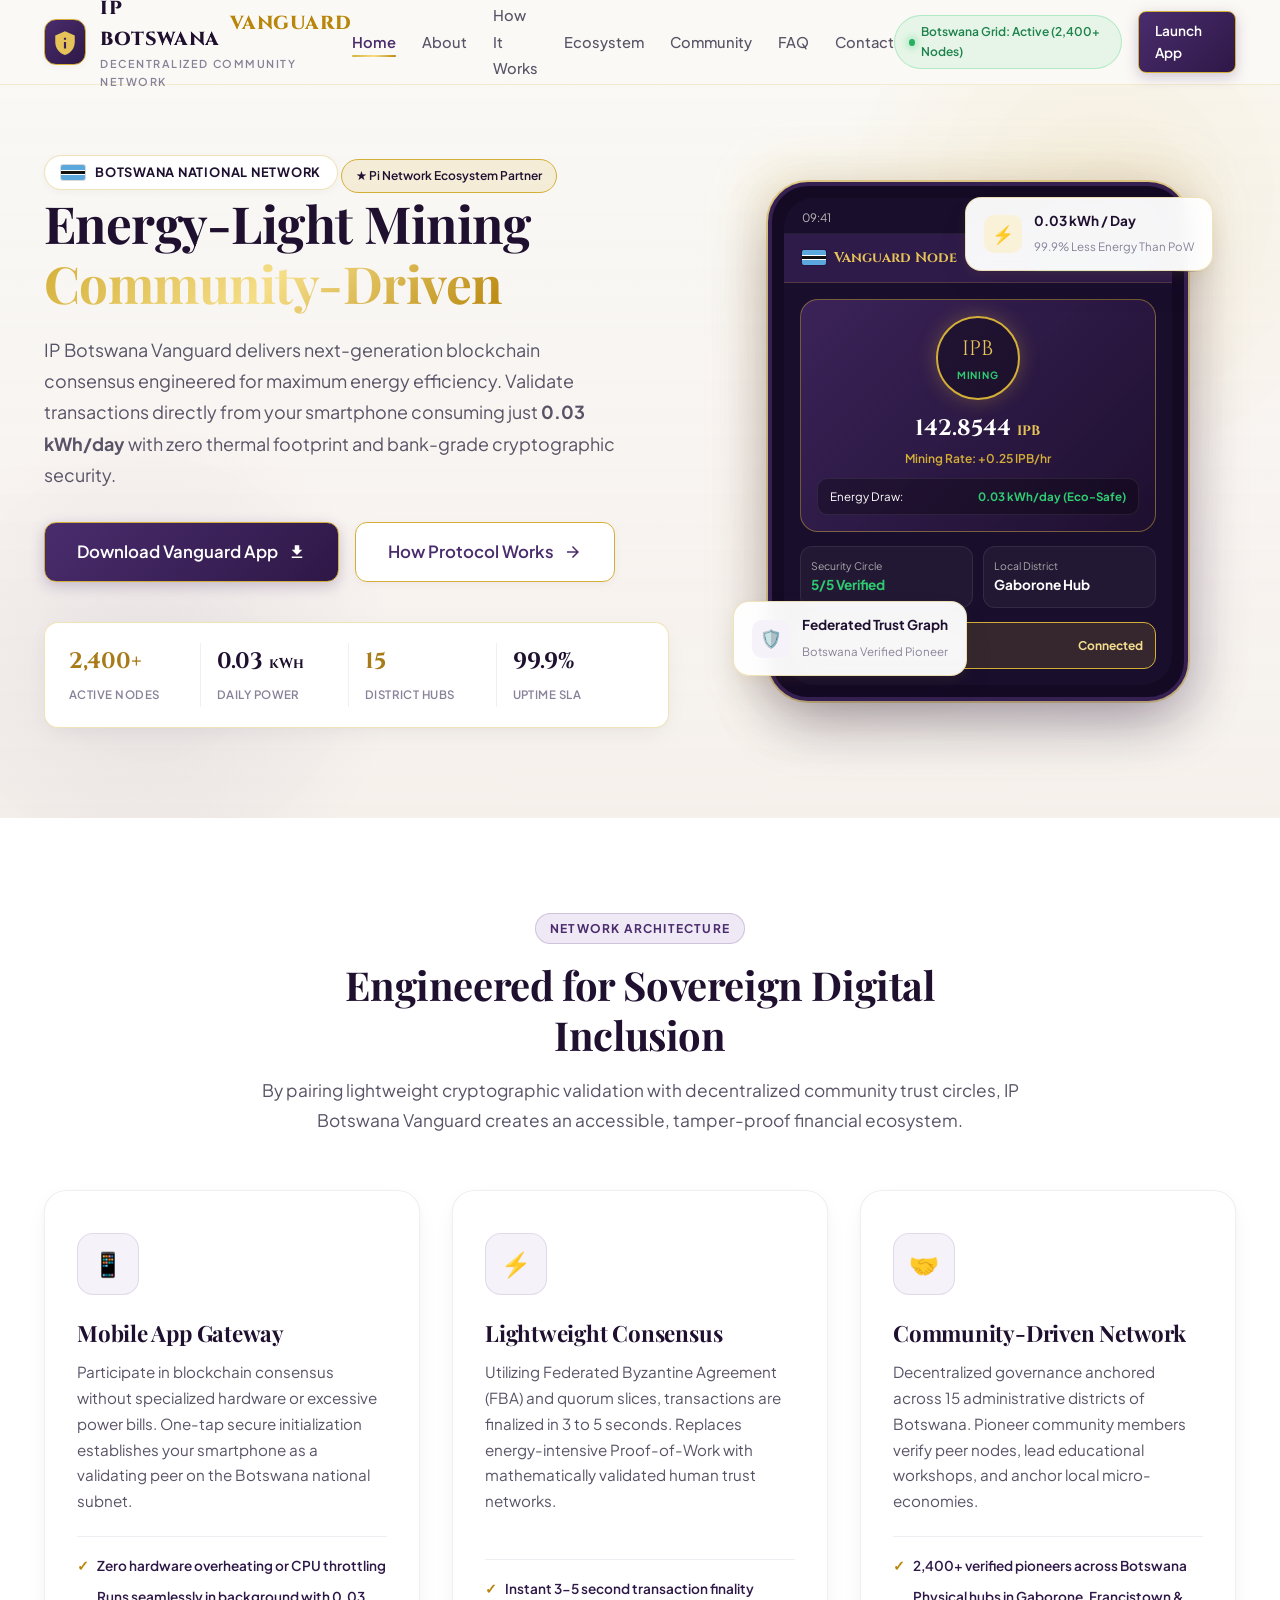
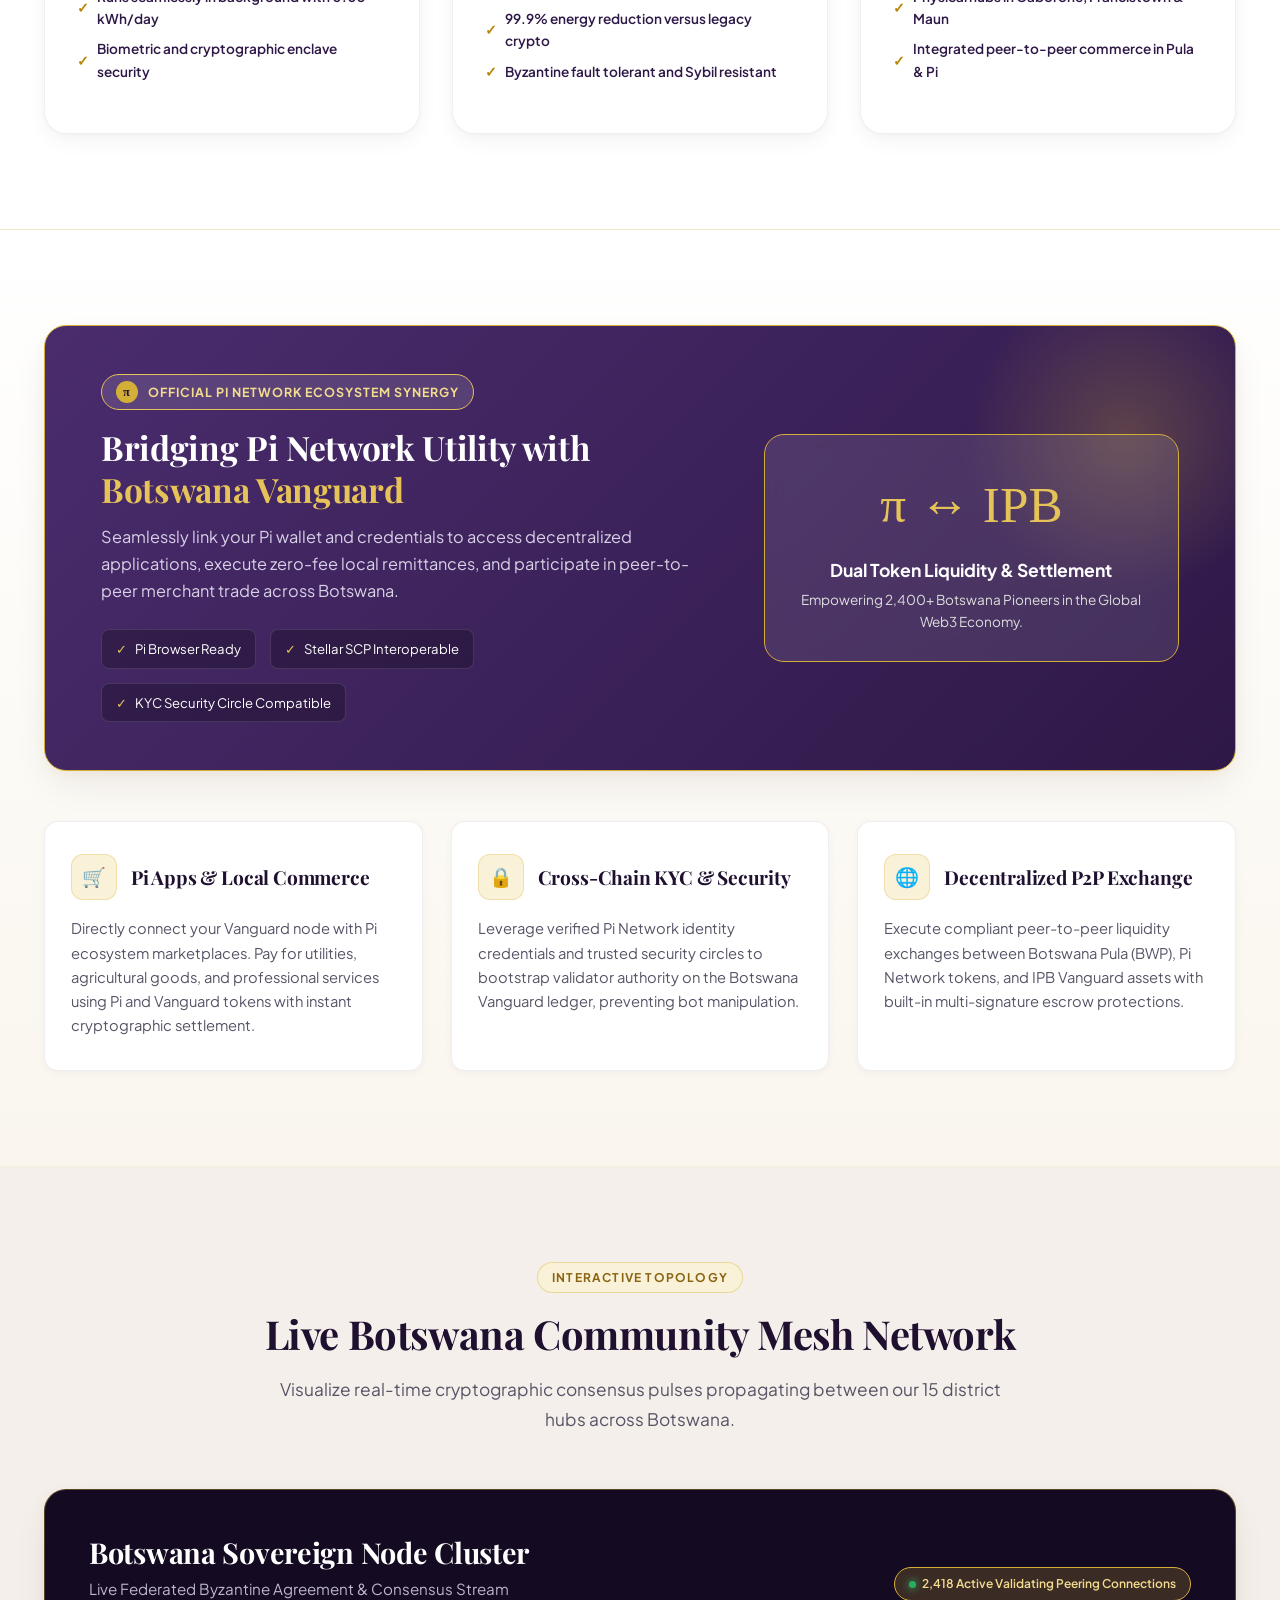
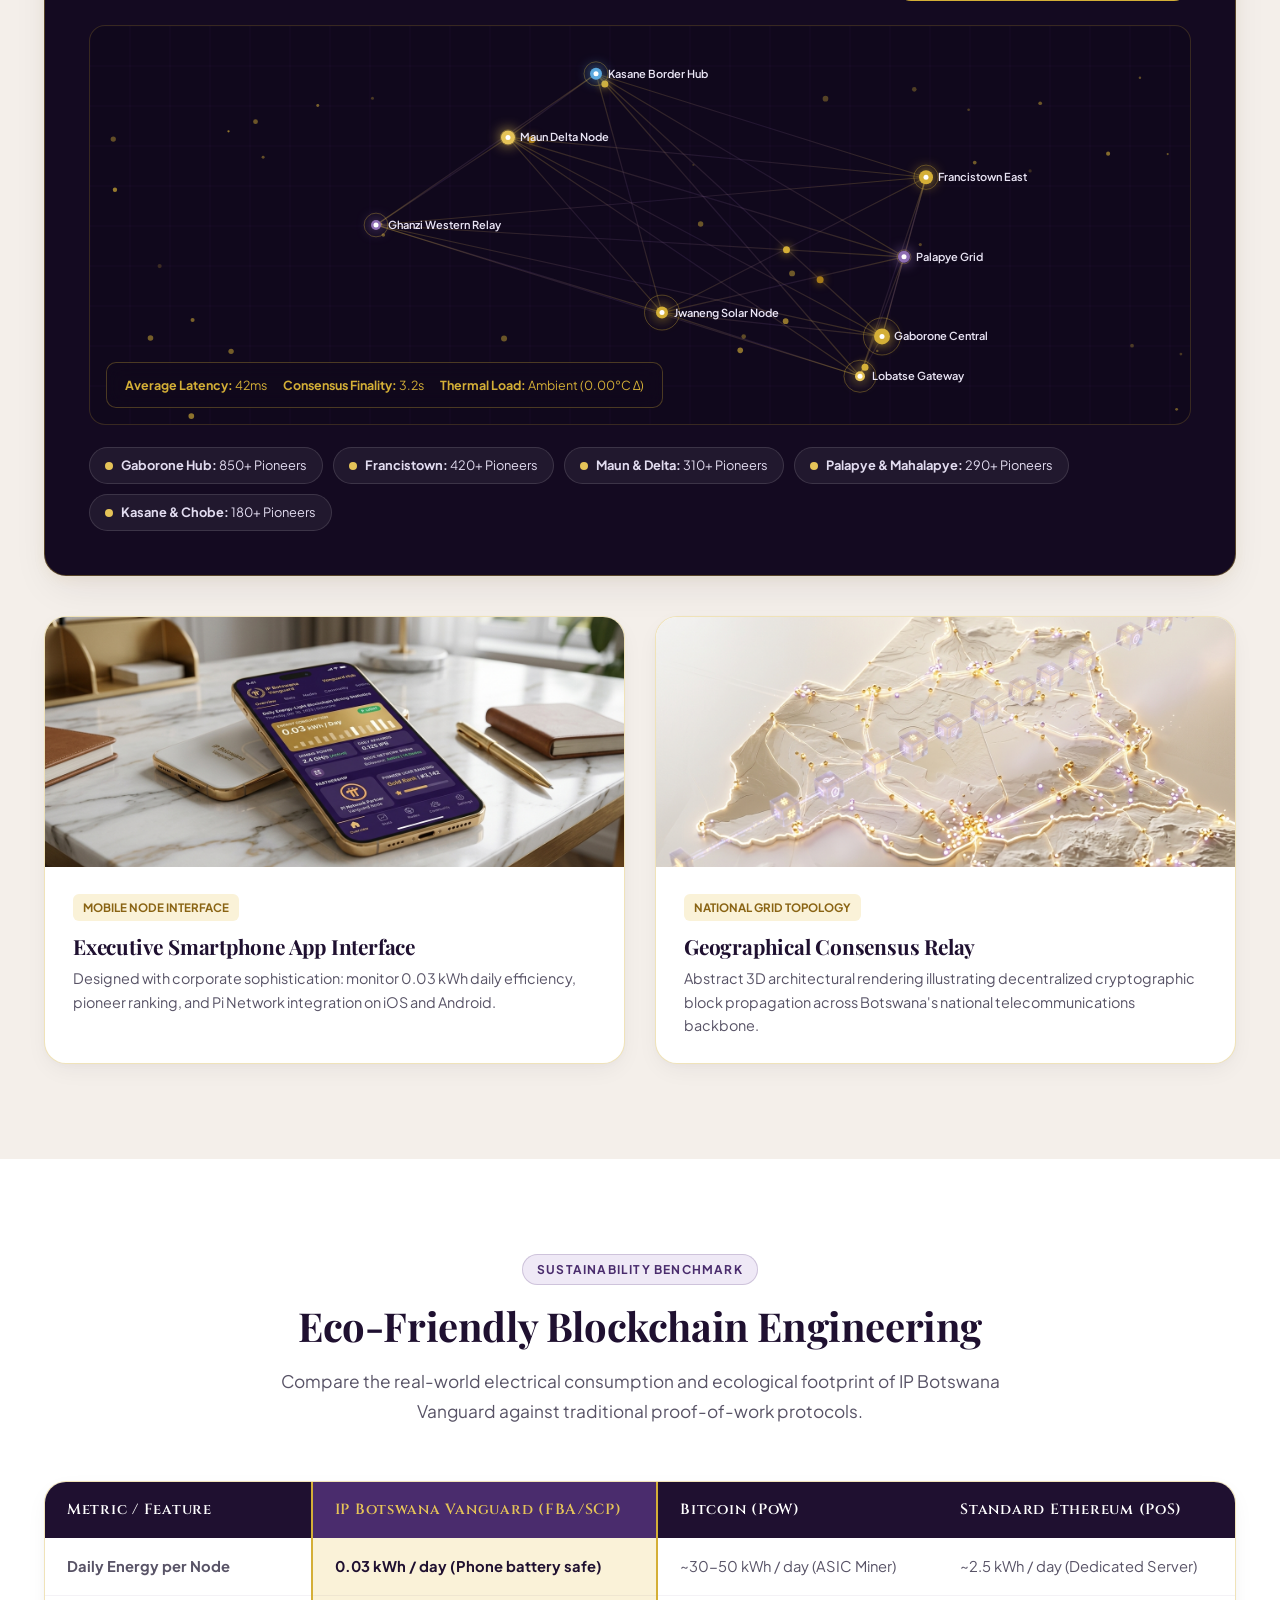
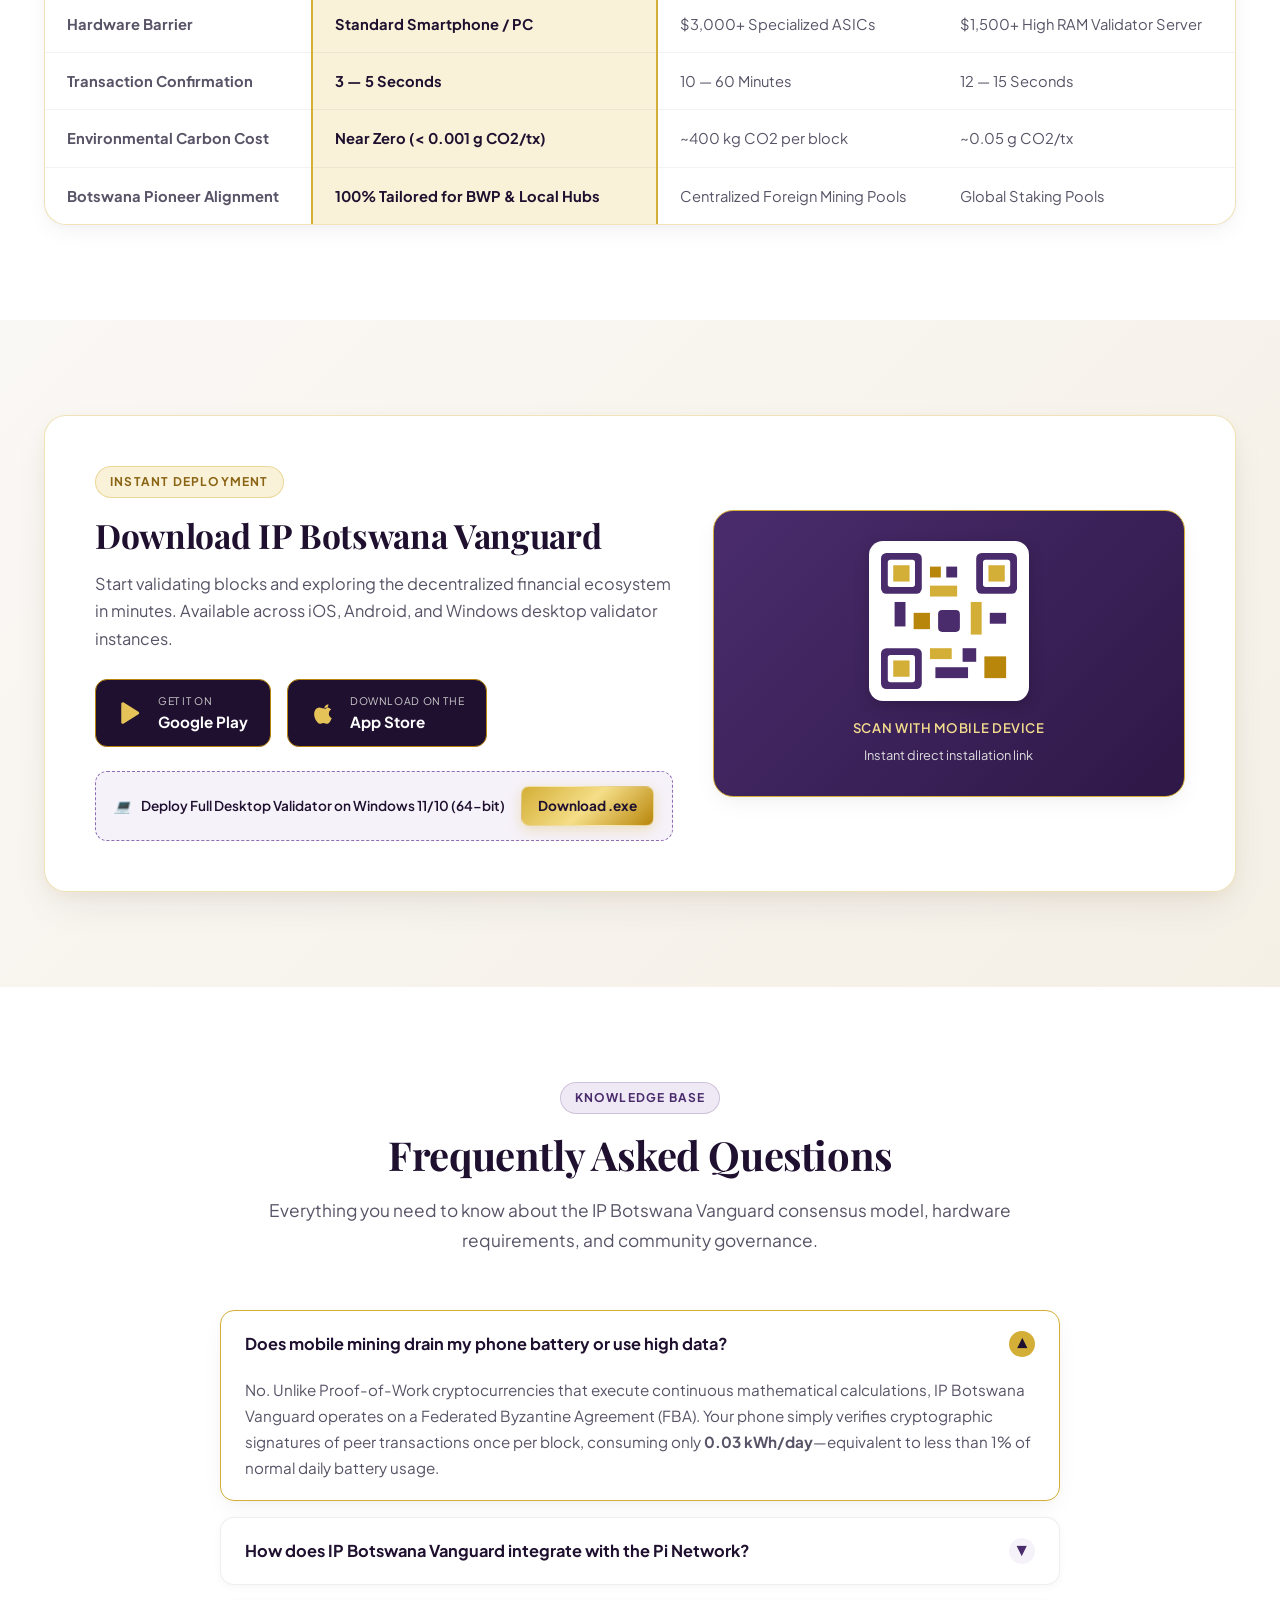
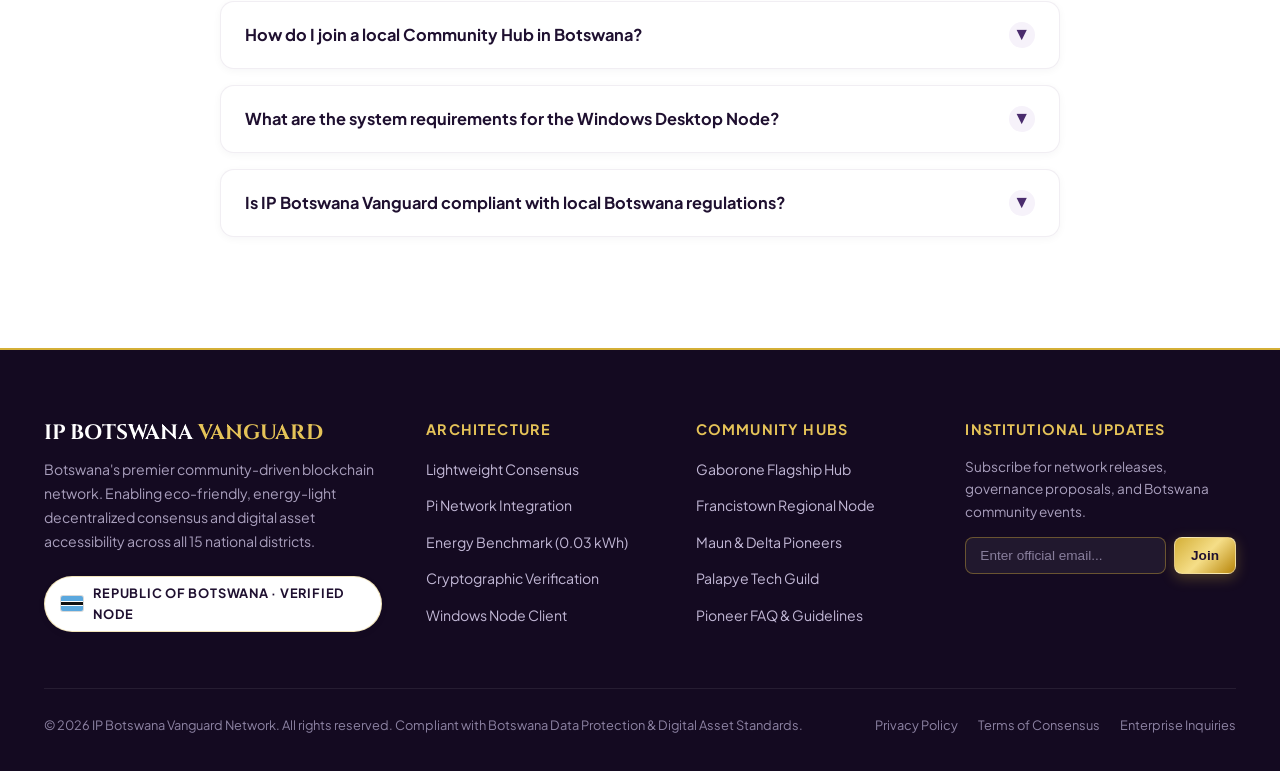
==== commit bc461676: "Initial commit: IP Botswana Vanguard website design" ====
--- a/index.html
+++ b/index.html
@@ -1,212 +1,733 @@
-<!DOCTYPE html>
-<html lang="en">
-<head>
-    <meta charset="UTF-8">
-    <meta name="viewport" content="width=device-width, initial-scale=1.0">
-    <title>IP Botswana Vanguard - Home</title>
-    <link href="https://fonts.googleapis.com/css2?family=Inter:wght@400;600;700;800&display=swap" rel="stylesheet">
-
-    <!-- LINK TO EXTERNAL CSS FILE -->
-    <link rel="stylesheet" href="style.css">
-</head>
-<body>
-
-    <!-- Navigation -->
-    <nav>
-        <a href="index.html" class="logo">
-            <svg class="nav-logo-badge" viewBox="0 0 340 340" xmlns="http://www.w3.org/2000/svg">
-                <defs>
-                    <linearGradient id="ringGradNav" x1="0%" y1="0%" x2="100%" y2="100%">
-                        <stop offset="0%" stop-color="#F5C542"/>
-                        <stop offset="50%" stop-color="#D98A2B"/>
-                        <stop offset="100%" stop-color="#4B1F73"/>
-                    </linearGradient>
-                    <path id="topArcNav" d="M 60,170 A 110,110 0 0 1 280,170" fill="none"/>
-                    <path id="botArcNav" d="M 70,235 A 100,100 0 0 0 270,235" fill="none"/>
-                </defs>
-                <circle cx="170" cy="170" r="132" fill="url(#ringGradNav)"/>
-                <circle cx="170" cy="170" r="134" fill="none" stroke="#2A1245" stroke-width="4"/>
-                <circle cx="170" cy="170" r="62" fill="#2A1245"/>
-                <circle cx="170" cy="170" r="62" fill="none" stroke="#F5C542" stroke-width="2"/>
-                <text x="170" y="193" text-anchor="middle" font-family="Georgia, serif" font-weight="700" font-size="58" fill="#F5C542">&#960;</text>
-                <text font-size="16" font-weight="700" letter-spacing="2" fill="#2A1245">
-                    <textPath href="#topArcNav" startOffset="50%" text-anchor="middle">BOTSWANA PI VANGUARD</textPath>
-                </text>
-                <text font-size="13" font-weight="700" letter-spacing="1.5" fill="#2A1245">
-                    <textPath href="#botArcNav" startOffset="50%" text-anchor="middle">DIGITAL ARMS PIONEERS</textPath>
-                </text>
-            </svg>
-            IP Botswana <span>Vanguard</span>
-        </a>
-        <div class="nav-links">
-            <a href="index.html" class="active">Home</a>
-            <a href="about.html">About</a>
-            <a href="ecosystem.html">Ecosystem</a>
-            <a href="how-it-works.html">How It Works</a>
-            <a href="community.html">Community</a>
-            <a href="impact.html">Impact</a>
-            <a href="faq.html">FAQ</a>
-            <a href="contact.html">Contact</a>
-        </div>
-    </nav>
-
-    <!-- Hero Section -->
-    <section class="hero">
-        <div class="split-layout">
-
-            <!-- Left Column: Content -->
-            <div>
-                <div class="tagline">Built for Botswana, by Botswana</div>
-                <h1>Join the Mobile<br><span>Mining Revolution</span></h1>
-                <p class="sub-headline">
-                    IP Botswana Vanguard is built by people like you — curious, thoughtful, and ready to explore digital currency in a safe, supportive environment.
-                </p>
-
-                <div class="social-proof">
-                    <div class="avatar-stack">
-                        <img src="https://images.unsplash.com/photo-1507003211169-0a1dd7228f2d?w=100&h=100&fit=crop" alt="User">
-                        <img src="https://images.unsplash.com/photo-1494790108377-be9c29b29330?w=100&h=100&fit=crop" alt="User">
-                        <img src="https://images.unsplash.com/photo-1500648767791-00dcc994a43e?w=100&h=100&fit=crop" alt="User">
-                        <img src="https://images.unsplash.com/photo-1534528741775-53994a69daeb?w=100&h=100&fit=crop" alt="User">
-                    </div>
-                    <span>2,400+ active members mining daily</span>
-                </div>
-                <div class="cta-group">
-                    <a href="#" class="btn-primary">Join Now</a>
-                    <button class="btn-secondary">Our Values</button>
-                </div>
-                <div class="trust-links">
-                    <span>🌱 Safe learning</span>
-                    <span>🤝 Respectful community</span>
-                    <span>💎 Built with integrity</span>
-                </div>
-            </div>
-
-            <!-- Right Column: Visual -->
-            <div class="hero-visual" style="background-image: url('images/botswana-pi-hero.png');">
-
-                <!-- Phone Mockup -->
-                <div class="phone-mockup">
-                    <div class="app-title">VANGUARD APP</div>
-                    <div class="value">12.8 <span>AV</span></div>
-                    <div class="sub-value">≈ 0.5 USD value this week</div>
-                    <p class="mockup-text">Your daily mining progress</p>
-                </div>
-
-            </div>
-
-        </div>
-    </section>
-
-    <!-- FOOTER -->
-    <footer>
-        <div class="footer-container">
-            <!-- Column 1: Brand & App Download -->
-            <div class="footer-col">
-                <a href="index.html" class="footer-logo">
-                    <svg class="logo-badge" viewBox="0 0 340 340" xmlns="http://www.w3.org/2000/svg">
-                        <defs>
-                            <linearGradient id="ringGradFoot" x1="0%" y1="0%" x2="100%" y2="100%">
-                                <stop offset="0%" stop-color="#F5C542"/>
-                                <stop offset="50%" stop-color="#D98A2B"/>
-                                <stop offset="100%" stop-color="#4B1F73"/>
-                            </linearGradient>
-                            <path id="topArcFoot" d="M 60,170 A 110,110 0 0 1 280,170" fill="none"/>
-                            <path id="botArcFoot" d="M 70,235 A 100,100 0 0 0 270,235" fill="none"/>
-                        </defs>
-                        <circle cx="170" cy="170" r="132" fill="url(#ringGradFoot)"/>
-                        <circle cx="170" cy="170" r="134" fill="none" stroke="#2A1245" stroke-width="4"/>
-                        <circle cx="170" cy="170" r="62" fill="#2A1245"/>
-                        <circle cx="170" cy="170" r="62" fill="none" stroke="#F5C542" stroke-width="2"/>
-                        <text x="170" y="193" text-anchor="middle" font-family="Georgia, serif" font-weight="700" font-size="58" fill="#F5C542">&#960;</text>
-                        <text font-size="16" font-weight="700" letter-spacing="2" fill="#2A1245">
-                            <textPath href="#topArcFoot" startOffset="50%" text-anchor="middle">BOTSWANA PI VANGUARD</textPath>
-                        </text>
-                        <text font-size="13" font-weight="700" letter-spacing="1.5" fill="#2A1245">
-                            <textPath href="#botArcFoot" startOffset="50%" text-anchor="middle">DIGITAL ARMS PIONEERS</textPath>
-                        </text>
-                    </svg>
-                    IP Botswana <span class="gold">Vanguard</span>
-                </a>
-                <p>Join the mobile mining revolution. Learn, mine, and grow in a safe, community-driven ecosystem built for Botswana.</p>
-
-                <div class="app-buttons">
-                    <a href="#" class="app-btn">
-                        <svg viewBox="0 0 24 24" xmlns="http://www.w3.org/2000/svg" width="25" height="25">
-                            <path fill="#00D6FF" d="M4.4 2.3c-.4.4-.6.9-.6 1.6v16.2c0 .7.2 1.2.6 1.6l.1.1L13.6 12v-.2L4.5 2.2z"/>
-                            <path fill="#FFC107" d="M16.7 15.1l-3.1-3.1v-.2l3.1-3.1.1.1 3.7 2.1c1 .6 1 1.5 0 2.1l-3.8 2.1z"/>
-                            <path fill="#FF3D00" d="M16.7 15.1L13.6 12 4.4 21.2c.4.4 1 .4 1.7.1l10.6-6.2"/>
-                            <path fill="#00C853" d="M16.7 8.9L6.1 2.7c-.7-.4-1.3-.3-1.7.1L13.6 12l3.1-3.1z"/>
-                        </svg>
-                        <div class="app-btn-text">
-                            <span>GET IT ON</span>
-                            <span>Google Play</span>
-                        </div>
-                    </a>
-
-                    <a href="#" class="app-btn apple-btn">
-                        <svg viewBox="0 0 24 24" xmlns="http://www.w3.org/2000/svg" width="25" height="25">
-                            <path d="M18.71 19.5c-.83 1.24-1.71 2.45-3.05 2.47-1.34.03-1.77-.79-3.29-.79-1.53 0-2 .77-3.27.82-1.31.05-2.3-1.32-3.14-2.53C4.25 17 2.94 12.45 4.7 9.39c.87-1.52 2.43-2.48 4.12-2.5 1.3 0 2.5.87 3.29.87.78 0 2.26-1.07 3.94-.91 1.31.09 2.66.66 3.46 1.62-3.15 1.74-2.64 5.82.58 7.17-.48 1.4-1.13 2.75-1.38 2.86zM14.5 8.33c.33-1.03.97-2.13 1.73-2.77 1.14-1 2.5-1.4 2.81-1.4.08 1.62-1.44 3.55-2.62 4.24-.38.22-.82.32-1.27.32-.26 0-.47-.08-.65-.39z"/>
-                        </svg>
-                        <div class="app-btn-text">
-                            <span>Download on the</span>
-                            <span>App Store</span>
-                        </div>
-                    </a>
-                </div>
-            </div>
-
-            <!-- Column 2: Quick Links -->
-            <div class="footer-col">
-                <h4>Quick Links</h4>
-                <a href="index.html">Home</a>
-                <a href="about.html">About Us</a>
-                <a href="how-it-works.html">How It Works</a>
-                <a href="ecosystem.html">Ecosystem</a>
-                <a href="impact.html">Impact</a>
-            </div>
-
-            <!-- Column 3: Community -->
-            <div class="footer-col">
-                <h4>Community</h4>
-                <a href="community.html">Our Hubs</a>
-                <a href="faq.html">FAQ</a>
-                <a href="#">Discord / Telegram</a>
-                <a href="contact.html">Support</a>
-            </div>
-
-            <!-- Column 4: Contact Info -->
-            <div class="footer-col">
-                <h4>Get in Touch</h4>
-
-                <div class="contact-row">
-                    <span class="contact-icon">📧</span>
-                    <span>support@ipbotswanavanguard.com</span>
-                </div>
-
-                <div class="contact-row">
-                    <span class="contact-icon">📞</span>
-                    <span>+267 1234 5678</span>
-                </div>
-
-                <div class="contact-row">
-                    <span class="contact-icon">📍</span>
-                    <span>Gaborone, Botswana</span>
-                </div>
-            </div>
-        </div>
-
-        <!-- Footer Bottom -->
-        <div class="footer-bottom">
-            <div>&copy; 2026 IP Botswana Vanguard. All rights reserved.</div>
-            <div class="footer-bottom-links">
-                <a href="#">Privacy Policy</a>
-                <a href="#">Terms of Service</a>
-            </div>
-        </div>
-    </footer>
-
-    <!-- LINK TO EXTERNAL JAVASCRIPT FILE -->
-    <script src="script.js"></script>
-</body>
-</html>
+<!DOCTYPE html>
+<html lang="en">
+<head>
+  <meta charset="UTF-8">
+  <meta name="viewport" content="width=device-width, initial-scale=1.0">
+  <title>IP Botswana Vanguard — Energy-Light Blockchain & Community Network</title>
+  <link rel="stylesheet" href="assets/css/style.css">
+  <link rel="preconnect" href="https://fonts.googleapis.com">
+  <link rel="preconnect" href="https://fonts.gstatic.com" crossorigin>
+</head>
+<body>
+
+
+    <!-- Site Header -->
+    <header class="site-header">
+      <div class="container header-inner">
+        <!-- Brand Logo with Shield & Botswana Colors -->
+        <a href="index.html" class="brand-logo">
+          <div class="logo-symbol">
+            <svg viewBox="0 0 24 24">
+              <!-- Shield / Vanguard Crest -->
+              <path d="M12 2L3 6v6c0 5.55 3.84 10.74 9 12 5.16-1.26 9-6.45 9-12V6l-9-4zm-1 6h2v2h-2V8zm0 4h2v6h-2v-6z"/>
+            </svg>
+          </div>
+          <div class="logo-text">
+            <span class="logo-title">IP BOTSWANA <span>VANGUARD</span></span>
+            <span class="logo-tagline">Decentralized Community Network</span>
+          </div>
+        </a>
+
+        <!-- Navigation Menu -->
+        <ul class="nav-menu">
+          <li><a href="index.html" class="nav-link active">Home</a></li>
+          <li><a href="about.html" class="nav-link ">About</a></li>
+          <li><a href="how-it-works.html" class="nav-link ">How It Works</a></li>
+          <li><a href="ecosystem.html" class="nav-link ">Ecosystem</a></li>
+          <li><a href="community.html" class="nav-link ">Community</a></li>
+          <li><a href="faq.html" class="nav-link ">FAQ</a></li>
+          <li><a href="contact.html" class="nav-link ">Contact</a></li>
+        </ul>
+
+        <!-- Header Actions -->
+        <div class="header-actions">
+          <div class="status-badge">
+            <span class="status-dot"></span>
+            <span>Botswana Grid: Active (2,400+ Nodes)</span>
+          </div>
+          <a href="how-it-works.html" class="btn btn-primary btn-sm">Launch App</a>
+          <button class="mobile-toggle" aria-label="Toggle Navigation">☰</button>
+        </div>
+      </div>
+    </header>
+
+
+  <!-- =========================================================================
+       HERO SECTION: Energy-Light Mining · Community-Driven
+       ========================================================================= -->
+  <section class="hero-section">
+    <div class="container">
+      <div class="hero-grid">
+        
+        <!-- Left Content -->
+        <div class="hero-content">
+          <div class="hero-pill-badge">
+            <div class="flag-badge">
+              <span class="bw-flag-icon"></span>
+              <span class="flag-badge-text">Botswana National Network</span>
+            </div>
+            <div class="status-badge" style="background: rgba(212,175,55,0.15); border-color: var(--gold-500); color: var(--purple-900);">
+              ★ Pi Network Ecosystem Partner
+            </div>
+          </div>
+
+          <h1 class="hero-title">
+            Energy-Light Mining <br>
+            <span class="gold-accent">Community-Driven</span>
+          </h1>
+
+          <p class="hero-subtitle">
+            IP Botswana Vanguard delivers next-generation blockchain consensus engineered for maximum energy efficiency. Validate transactions directly from your smartphone consuming just <strong>0.03 kWh/day</strong> with zero thermal footprint and bank-grade cryptographic security.
+          </p>
+
+          <div class="hero-actions">
+            <a href="#downloads" class="btn btn-primary btn-lg">
+              <span>Download Vanguard App</span>
+              <svg width="18" height="18" viewBox="0 0 24 24" fill="currentColor"><path d="M19 9h-4V3H9v6H5l7 7 7-7zM5 18v2h14v-2H5z"/></svg>
+            </a>
+            <a href="how-it-works.html" class="btn btn-secondary btn-lg">
+              <span>How Protocol Works</span>
+              <svg width="18" height="18" viewBox="0 0 24 24" fill="currentColor"><path d="M12 4l-1.41 1.41L16.17 11H4v2h12.17l-5.58 5.59L12 20l8-8z"/></svg>
+            </a>
+          </div>
+
+          <!-- Hero Live Metrics Strip -->
+          <div class="hero-metrics">
+            <div class="hero-metric-item">
+              <span class="metric-number gold">2,400+</span>
+              <span class="metric-label">Active Nodes</span>
+            </div>
+            <div class="hero-metric-item">
+              <span class="metric-number">0.03 <small style="font-size:0.9rem">kWh</small></span>
+              <span class="metric-label">Daily Power</span>
+            </div>
+            <div class="hero-metric-item">
+              <span class="metric-number gold">15</span>
+              <span class="metric-label">District Hubs</span>
+            </div>
+            <div class="hero-metric-item">
+              <span class="metric-number">99.9%</span>
+              <span class="metric-label">Uptime SLA</span>
+            </div>
+          </div>
+        </div>
+
+        <!-- Right Visual: Interactive Phone Mockup with Simulated Mining -->
+        <div class="hero-visual">
+          <div class="mockup-container">
+            <div class="mockup-backdrop-card"></div>
+            
+            <!-- Floating Badges -->
+            <div class="floating-hero-badge top-right">
+              <div class="float-icon-box">⚡</div>
+              <div class="float-text">
+                <strong>0.03 kWh / Day</strong>
+                <span>99.9% Less Energy Than PoW</span>
+              </div>
+            </div>
+
+            <div class="floating-hero-badge bottom-left">
+              <div class="float-icon-box purple">🛡️</div>
+              <div class="float-text">
+                <strong>Federated Trust Graph</strong>
+                <span>Botswana Verified Pioneer</span>
+              </div>
+            </div>
+
+            <!-- Phone Frame -->
+            <div class="phone-mockup-frame">
+              <div class="phone-screen">
+                
+                <!-- Phone Status Bar -->
+                <div class="phone-status-bar">
+                  <span>09:41</span>
+                  <span>IPB Net · 5G 🔋 98%</span>
+                </div>
+
+                <!-- Phone Header -->
+                <div class="phone-app-header">
+                  <div class="phone-app-brand">
+                    <span class="bw-flag-icon"></span>
+                    <span>Vanguard <span>Node</span></span>
+                  </div>
+                  <span class="phone-node-status">● Consensus Active</span>
+                </div>
+
+                <!-- Phone Body Content -->
+                <div class="phone-body">
+                  
+                  <!-- Mining Card -->
+                  <div class="phone-mining-card">
+                    <div class="mining-gauge-wrap">
+                      <span class="mining-symbol">IPB</span>
+                      <span class="mining-status-text">Mining</span>
+                    </div>
+                    <div class="phone-balance-val" id="phoneLiveBalance">142.8540 <span>IPB</span></div>
+                    <div style="font-size:0.75rem; color:#D4AF37; font-weight:600;">Mining Rate: +0.25 IPB/hr</div>
+
+                    <div class="phone-energy-row">
+                      <span>Energy Draw:</span>
+                      <span class="energy-val">0.03 kWh/day (Eco-Safe)</span>
+                    </div>
+                  </div>
+
+                  <!-- Mini Stats -->
+                  <div class="phone-grid-stats">
+                    <div class="phone-mini-stat">
+                      <span class="p-label">Security Circle</span>
+                      <span class="p-val" style="color:#2ecc71;">5/5 Verified</span>
+                    </div>
+                    <div class="phone-mini-stat">
+                      <span class="p-label">Local District</span>
+                      <span class="p-val">Gaborone Hub</span>
+                    </div>
+                  </div>
+
+                  <!-- Pi Network Integration Badge inside Phone -->
+                  <div class="phone-pi-badge">
+                    <div style="display:flex; align-items:center; gap:6px;">
+                      <span style="color:#D4AF37; font-weight:bold; font-size:1.1rem;">π</span>
+                      <span>Pi Ecosystem Gateway</span>
+                    </div>
+                    <strong>Connected</strong>
+                  </div>
+
+                </div>
+              </div>
+            </div>
+
+          </div>
+        </div>
+
+      </div>
+    </div>
+  </section>
+
+  <!-- =========================================================================
+       THREE CORE PILLARS / FEATURE GRID
+       ========================================================================= -->
+  <section class="section section-bg-white">
+    <div class="container">
+      
+      <div class="section-header">
+        <div class="section-tag purple">Network Architecture</div>
+        <h2 class="section-title">Engineered for Sovereign Digital Inclusion</h2>
+        <p class="section-desc">
+          By pairing lightweight cryptographic validation with decentralized community trust circles, IP Botswana Vanguard creates an accessible, tamper-proof financial ecosystem.
+        </p>
+      </div>
+
+      <div class="feature-cards-grid">
+        
+        <!-- Pillar 1: Mobile App Gateway -->
+        <div class="feature-card">
+          <div class="feature-icon-wrap">📱</div>
+          <h3 class="feature-title">Mobile App Gateway</h3>
+          <p class="feature-text">
+            Participate in blockchain consensus without specialized hardware or excessive power bills. One-tap secure initialization establishes your smartphone as a validating peer on the Botswana national subnet.
+          </p>
+          <ul class="feature-highlights">
+            <li>Zero hardware overheating or CPU throttling</li>
+            <li>Runs seamlessly in background with 0.03 kWh/day</li>
+            <li>Biometric and cryptographic enclave security</li>
+          </ul>
+        </div>
+
+        <!-- Pillar 2: Lightweight Consensus -->
+        <div class="feature-card">
+          <div class="feature-icon-wrap">⚡</div>
+          <h3 class="feature-title">Lightweight Consensus</h3>
+          <p class="feature-text">
+            Utilizing Federated Byzantine Agreement (FBA) and quorum slices, transactions are finalized in 3 to 5 seconds. Replaces energy-intensive Proof-of-Work with mathematically validated human trust networks.
+          </p>
+          <ul class="feature-highlights">
+            <li>Instant 3-5 second transaction finality</li>
+            <li>99.9% energy reduction versus legacy crypto</li>
+            <li>Byzantine fault tolerant and Sybil resistant</li>
+          </ul>
+        </div>
+
+        <!-- Pillar 3: Community-Driven Network -->
+        <div class="feature-card">
+          <div class="feature-icon-wrap">🤝</div>
+          <h3 class="feature-title">Community-Driven Network</h3>
+          <p class="feature-text">
+            Decentralized governance anchored across 15 administrative districts of Botswana. Pioneer community members verify peer nodes, lead educational workshops, and anchor local micro-economies.
+          </p>
+          <ul class="feature-highlights">
+            <li>2,400+ verified pioneers across Botswana</li>
+            <li>Physical hubs in Gaborone, Francistown & Maun</li>
+            <li>Integrated peer-to-peer commerce in Pula & Pi</li>
+          </ul>
+        </div>
+
+      </div>
+
+    </div>
+  </section>
+
+  <!-- =========================================================================
+       PI NETWORK INTEGRATION SECTION
+       ========================================================================= -->
+  <section class="section pi-integration-section">
+    <div class="container">
+      
+      <!-- Top Pi Banner -->
+      <div class="pi-partnership-banner">
+        <div class="pi-banner-glow"></div>
+        <div class="pi-banner-grid">
+          <div>
+            <div class="pi-brand-badge">
+              <span class="pi-brand-icon">π</span>
+              <span>OFFICIAL PI NETWORK ECOSYSTEM SYNERGY</span>
+            </div>
+            <h2 class="pi-banner-title">Bridging Pi Network Utility with <span>Botswana Vanguard</span></h2>
+            <p class="pi-banner-desc">
+              Seamlessly link your Pi wallet and credentials to access decentralized applications, execute zero-fee local remittances, and participate in peer-to-peer merchant trade across Botswana.
+            </p>
+            <div class="pi-badges-row">
+              <div class="pi-mini-pill">
+                <span class="gold">✓</span> Pi Browser Ready
+              </div>
+              <div class="pi-mini-pill">
+                <span class="gold">✓</span> Stellar SCP Interoperable
+              </div>
+              <div class="pi-mini-pill">
+                <span class="gold">✓</span> KYC Security Circle Compatible
+              </div>
+            </div>
+          </div>
+
+          <div style="text-align: center;">
+            <div style="background: rgba(255,255,255,0.1); border: 1.5px solid var(--gold-500); border-radius: 20px; padding: 28px; backdrop-filter: blur(10px);">
+              <div style="font-size: 3.2rem; font-family: serif; color: var(--gold-400); margin-bottom: 8px;">π &harr; IPB</div>
+              <div style="font-size: 1.1rem; font-weight: 700; color: #FFF; margin-bottom: 4px;">Dual Token Liquidity & Settlement</div>
+              <p style="font-size: 0.85rem; color: #DDD;">Empowering 2,400+ Botswana Pioneers in the Global Web3 Economy.</p>
+            </div>
+          </div>
+        </div>
+      </div>
+
+      <!-- 3 Integration Cards -->
+      <div class="pi-features-grid">
+        
+        <div class="pi-feature-card">
+          <div class="pi-card-header">
+            <div class="pi-card-icon">🛒</div>
+            <h4 class="pi-card-title">Pi Apps & Local Commerce</h4>
+          </div>
+          <p class="pi-card-desc">
+            Directly connect your Vanguard node with Pi ecosystem marketplaces. Pay for utilities, agricultural goods, and professional services using Pi and Vanguard tokens with instant cryptographic settlement.
+          </p>
+        </div>
+
+        <div class="pi-feature-card">
+          <div class="pi-card-header">
+            <div class="pi-card-icon">🔒</div>
+            <h4 class="pi-card-title">Cross-Chain KYC & Security</h4>
+          </div>
+          <p class="pi-card-desc">
+            Leverage verified Pi Network identity credentials and trusted security circles to bootstrap validator authority on the Botswana Vanguard ledger, preventing bot manipulation.
+          </p>
+        </div>
+
+        <div class="pi-feature-card">
+          <div class="pi-card-header">
+            <div class="pi-card-icon">🌐</div>
+            <h4 class="pi-card-title">Decentralized P2P Exchange</h4>
+          </div>
+          <p class="pi-card-desc">
+            Execute compliant peer-to-peer liquidity exchanges between Botswana Pula (BWP), Pi Network tokens, and IPB Vanguard assets with built-in multi-signature escrow protections.
+          </p>
+        </div>
+
+      </div>
+
+    </div>
+  </section>
+
+  <!-- =========================================================================
+       COMMUNITY NETWORK VISUALIZATION & INTERACTIVE TOPOLOGY
+       ========================================================================= -->
+  <section class="section section-bg-alt">
+    <div class="container">
+      
+      <div class="section-header">
+        <div class="section-tag">Interactive Topology</div>
+        <h2 class="section-title">Live Botswana Community Mesh Network</h2>
+        <p class="section-desc">
+          Visualize real-time cryptographic consensus pulses propagating between our 15 district hubs across Botswana.
+        </p>
+      </div>
+
+      <div class="network-viz-wrap">
+        <div class="network-viz-header">
+          <div class="network-header-info">
+            <h3>Botswana Sovereign Node Cluster</h3>
+            <p>Live Federated Byzantine Agreement & Consensus Stream</p>
+          </div>
+          <div class="status-badge" style="background: rgba(212,175,55,0.2); border-color: var(--gold-500); color: var(--gold-300);">
+            <span class="status-dot"></span>
+            <span>2,418 Active Validating Peering Connections</span>
+          </div>
+        </div>
+
+        <!-- Canvas Container -->
+        <div class="network-canvas-container">
+          <canvas id="networkCanvas"></canvas>
+          <div class="network-canvas-overlay">
+            <span><strong>Average Latency:</strong> 42ms</span>
+            <span><strong>Consensus Finality:</strong> 3.2s</span>
+            <span><strong>Thermal Load:</strong> Ambient (0.00°C Δ)</span>
+          </div>
+        </div>
+
+        <!-- District Hub Pills -->
+        <div class="hub-pills-row">
+          <div class="hub-pill-item">
+            <span class="hub-node-dot"></span>
+            <span><strong>Gaborone Hub:</strong> 850+ Pioneers</span>
+          </div>
+          <div class="hub-pill-item">
+            <span class="hub-node-dot"></span>
+            <span><strong>Francistown:</strong> 420+ Pioneers</span>
+          </div>
+          <div class="hub-pill-item">
+            <span class="hub-node-dot"></span>
+            <span><strong>Maun & Delta:</strong> 310+ Pioneers</span>
+          </div>
+          <div class="hub-pill-item">
+            <span class="hub-node-dot"></span>
+            <span><strong>Palapye & Mahalapye:</strong> 290+ Pioneers</span>
+          </div>
+          <div class="hub-pill-item">
+            <span class="hub-node-dot"></span>
+            <span><strong>Kasane & Chobe:</strong> 180+ Pioneers</span>
+          </div>
+        </div>
+      </div>
+
+      <!-- Real Asset Visual Showcase Cards -->
+      <div class="showcase-grid">
+        <div class="showcase-card">
+          <div class="showcase-img-wrap">
+            <img src="assets/images/vanguard_mobile_app.jpg" alt="Vanguard Mobile App Interface on Marble Desk">
+          </div>
+          <div class="showcase-body">
+            <span class="showcase-badge">Mobile Node Interface</span>
+            <h4>Executive Smartphone App Interface</h4>
+            <p>Designed with corporate sophistication: monitor 0.03 kWh daily efficiency, pioneer ranking, and Pi Network integration on iOS and Android.</p>
+          </div>
+        </div>
+
+        <div class="showcase-card">
+          <div class="showcase-img-wrap">
+            <img src="assets/images/botswana_network_nodes.jpg" alt="Botswana 3D Blockchain Topography">
+          </div>
+          <div class="showcase-body">
+            <span class="showcase-badge">National Grid Topology</span>
+            <h4>Geographical Consensus Relay</h4>
+            <p>Abstract 3D architectural rendering illustrating decentralized cryptographic block propagation across Botswana's national telecommunications backbone.</p>
+          </div>
+        </div>
+      </div>
+
+    </div>
+  </section>
+
+  <!-- =========================================================================
+       ENERGY EFFICIENCY & PROTOCOL BENCHMARK SECTION
+       ========================================================================= -->
+  <section class="section section-bg-white" id="benchmark">
+    <div class="container">
+      
+      <div class="section-header">
+        <div class="section-tag purple">Sustainability Benchmark</div>
+        <h2 class="section-title">Eco-Friendly Blockchain Engineering</h2>
+        <p class="section-desc">
+          Compare the real-world electrical consumption and ecological footprint of IP Botswana Vanguard against traditional proof-of-work protocols.
+        </p>
+      </div>
+
+      <div class="benchmark-table-wrap">
+        <table class="benchmark-table">
+          <thead>
+            <tr>
+              <th>Metric / Feature</th>
+              <th class="highlight-col">IP Botswana Vanguard (FBA/SCP)</th>
+              <th>Bitcoin (PoW)</th>
+              <th>Standard Ethereum (PoS)</th>
+            </tr>
+          </thead>
+          <tbody>
+            <tr>
+              <td><strong>Daily Energy per Node</strong></td>
+              <td class="highlight-col"><strong>0.03 kWh / day</strong> (Phone battery safe)</td>
+              <td>~30-50 kWh / day (ASIC Miner)</td>
+              <td>~2.5 kWh / day (Dedicated Server)</td>
+            </tr>
+            <tr>
+              <td><strong>Hardware Barrier</strong></td>
+              <td class="highlight-col">Standard Smartphone / PC</td>
+              <td>$3,000+ Specialized ASICs</td>
+              <td>$1,500+ High RAM Validator Server</td>
+            </tr>
+            <tr>
+              <td><strong>Transaction Confirmation</strong></td>
+              <td class="highlight-col"><strong>3 — 5 Seconds</strong></td>
+              <td>10 — 60 Minutes</td>
+              <td>12 — 15 Seconds</td>
+            </tr>
+            <tr>
+              <td><strong>Environmental Carbon Cost</strong></td>
+              <td class="highlight-col">Near Zero (< 0.001 g CO2/tx)</td>
+              <td>~400 kg CO2 per block</td>
+              <td>~0.05 g CO2/tx</td>
+            </tr>
+            <tr>
+              <td><strong>Botswana Pioneer Alignment</strong></td>
+              <td class="highlight-col">100% Tailored for BWP & Local Hubs</td>
+              <td>Centralized Foreign Mining Pools</td>
+              <td>Global Staking Pools</td>
+            </tr>
+          </tbody>
+        </table>
+      </div>
+
+    </div>
+  </section>
+
+  <!-- =========================================================================
+       DOWNLOAD & GATEWAY SECTION
+       ========================================================================= -->
+  <section class="section download-section" id="downloads">
+    <div class="container">
+      
+      <div class="download-box-card">
+        
+        <!-- Download Content -->
+        <div class="download-content">
+          <div class="section-tag">Instant Deployment</div>
+          <h3>Download IP Botswana Vanguard</h3>
+          <p>
+            Start validating blocks and exploring the decentralized financial ecosystem in minutes. Available across iOS, Android, and Windows desktop validator instances.
+          </p>
+
+          <div class="app-buttons-group">
+            <!-- Google Play Store -->
+            <a href="how-it-works.html" class="store-btn">
+              <svg viewBox="0 0 24 24"><path d="M3 20.5v-17c0-.83.67-1.5 1.5-1.5.31 0 .6.1.84.27l13.56 8.5c.67.42.88 1.3.46 1.97-.12.19-.27.35-.46.46l-13.56 8.5c-.24.17-.53.27-.84.27-.83 0-1.5-.67-1.5-1.5z"/></svg>
+              <div class="store-btn-text">
+                <span class="store-btn-subtitle">Get it on</span>
+                <span class="store-btn-title">Google Play</span>
+              </div>
+            </a>
+
+            <!-- Apple App Store -->
+            <a href="how-it-works.html" class="store-btn">
+              <svg viewBox="0 0 24 24"><path d="M18.71 19.5c-.83 1.24-1.71 2.45-3.05 2.47-1.34.03-1.77-.79-3.29-.79-1.53 0-2 .77-3.27.82-1.31.05-2.3-1.32-3.14-2.53C4.25 17 2.94 12.45 4.7 9.39c.87-1.52 2.43-2.48 4.12-2.51 1.28-.02 2.5.87 3.29.87.78 0 2.26-1.07 3.81-.91.65.03 2.47.26 3.64 1.98-.09.06-2.17 1.28-2.15 3.81.03 3.02 2.65 4.03 2.68 4.04-.03.07-.42 1.44-1.38 2.83M15.97 6.85c.66-.8 1.11-1.92.99-3.04-.96.04-2.12.64-2.8 1.44-.6.69-1.12 1.83-.98 2.92 1.07.08 2.16-.54 2.79-1.32z"/></svg>
+              <div class="store-btn-text">
+                <span class="store-btn-subtitle">Download on the</span>
+                <span class="store-btn-title">App Store</span>
+              </div>
+            </a>
+          </div>
+
+          <!-- Windows Validator Prompt -->
+          <div class="windows-node-prompt">
+            <div class="windows-prompt-text">
+              <i>💻</i>
+              <span>Deploy Full Desktop Validator on Windows 11/10 (64-bit)</span>
+            </div>
+            <a href="how-it-works.html" class="btn btn-gold btn-sm">Download .exe</a>
+          </div>
+        </div>
+
+        <!-- Download QR Card -->
+        <div class="download-qr-panel">
+          <div class="qr-code-box">
+            <!-- Stylized Crisp QR Code SVG -->
+            <svg viewBox="0 0 100 100" fill="#1F1030">
+              <rect x="0" y="0" width="30" height="30" fill="#4A2C6D" rx="4"/>
+              <rect x="5" y="5" width="20" height="20" fill="#FFF" rx="2"/>
+              <rect x="9" y="9" width="12" height="12" fill="#D4AF37"/>
+              <rect x="70" y="0" width="30" height="30" fill="#4A2C6D" rx="4"/>
+              <rect x="75" y="5" width="20" height="20" fill="#FFF" rx="2"/>
+              <rect x="79" y="9" width="12" height="12" fill="#D4AF37"/>
+              <rect x="0" y="70" width="30" height="30" fill="#4A2C6D" rx="4"/>
+              <rect x="5" y="75" width="20" height="20" fill="#FFF" rx="2"/>
+              <rect x="9" y="79" width="12" height="12" fill="#D4AF37"/>
+              <rect x="36" y="10" width="8" height="8" fill="#B8860B"/>
+              <rect x="48" y="10" width="8" height="8" fill="#4A2C6D"/>
+              <rect x="36" y="24" width="20" height="8" fill="#D4AF37"/>
+              <rect x="10" y="36" width="8" height="18" fill="#4A2C6D"/>
+              <rect x="24" y="44" width="12" height="12" fill="#B8860B"/>
+              <rect x="42" y="42" width="16" height="16" fill="#4A2C6D" rx="3"/>
+              <rect x="66" y="36" width="8" height="24" fill="#D4AF37"/>
+              <rect x="80" y="44" width="12" height="8" fill="#4A2C6D"/>
+              <rect x="36" y="70" width="16" height="8" fill="#D4AF37"/>
+              <rect x="60" y="70" width="10" height="10" fill="#4A2C6D"/>
+              <rect x="76" y="76" width="16" height="16" fill="#B8860B"/>
+              <rect x="40" y="84" width="24" height="8" fill="#4A2C6D"/>
+            </svg>
+          </div>
+          <div class="qr-label">Scan with Mobile Device</div>
+          <p style="font-size:0.8rem; color:#DDD; margin-top:6px;">Instant direct installation link</p>
+        </div>
+
+      </div>
+
+    </div>
+  </section>
+
+  <!-- =========================================================================
+       FREQUENTLY ASKED QUESTIONS SECTION
+       ========================================================================= -->
+  <section class="section section-bg-white">
+    <div class="container">
+      
+      <div class="section-header">
+        <div class="section-tag purple">Knowledge Base</div>
+        <h2 class="section-title">Frequently Asked Questions</h2>
+        <p class="section-desc">
+          Everything you need to know about the IP Botswana Vanguard consensus model, hardware requirements, and community governance.
+        </p>
+      </div>
+
+      <div class="faq-wrap">
+        
+        <div class="faq-item">
+          <button class="faq-question">
+            <span>Does mobile mining drain my phone battery or use high data?</span>
+            <span class="faq-chevron">&#9660;</span>
+          </button>
+          <div class="faq-answer">
+            <div class="faq-answer-inner">
+              No. Unlike Proof-of-Work cryptocurrencies that execute continuous mathematical calculations, IP Botswana Vanguard operates on a Federated Byzantine Agreement (FBA). Your phone simply verifies cryptographic signatures of peer transactions once per block, consuming only <strong>0.03 kWh/day</strong>—equivalent to less than 1% of normal daily battery usage.
+            </div>
+          </div>
+        </div>
+
+        <div class="faq-item">
+          <button class="faq-question">
+            <span>How does IP Botswana Vanguard integrate with the Pi Network?</span>
+            <span class="faq-chevron">&#9660;</span>
+          </button>
+          <div class="faq-answer">
+            <div class="faq-answer-inner">
+              IP Botswana Vanguard is engineered on the Stellar Consensus Protocol (SCP), matching Pi Network's cryptographic architecture. Pioneers can bind their Pi security circles and use their Pi credentials to authenticate local dApps and exchange value securely in Botswana Pula (BWP) and Pi.
+            </div>
+          </div>
+        </div>
+
+        <div class="faq-item">
+          <button class="faq-question">
+            <span>How do I join a local Community Hub in Botswana?</span>
+            <span class="faq-chevron">&#9660;</span>
+          </button>
+          <div class="faq-answer">
+            <div class="faq-answer-inner">
+              We host active community hubs in Gaborone, Francistown, Maun, Palapye, and online via our Discord. You can visit the <a href="community.html" style="color:var(--gold-600); font-weight:700;">Community page</a> to RSVP for in-person workshops, meet certified mentors, and get hands-on assistance.
+            </div>
+          </div>
+        </div>
+
+        <div class="faq-item">
+          <button class="faq-question">
+            <span>What are the system requirements for the Windows Desktop Node?</span>
+            <span class="faq-chevron">&#9660;</span>
+          </button>
+          <div class="faq-answer">
+            <div class="faq-answer-inner">
+              The Windows Desktop Validator client requires Windows 10 or 11 (64-bit), 4 GB of RAM, and 500 MB of available storage space. It provides comprehensive ledger inspection tools and helps anchor high-throughput validation across the southern African region.
+            </div>
+          </div>
+        </div>
+
+        <div class="faq-item">
+          <button class="faq-question">
+            <span>Is IP Botswana Vanguard compliant with local Botswana regulations?</span>
+            <span class="faq-chevron">&#9660;</span>
+          </button>
+          <div class="faq-answer">
+            <div class="faq-answer-inner">
+              Yes. IP Botswana Vanguard adheres strictly to the Botswana Data Protection Act and international privacy standards. No personal identity data is stored on-chain; all verifications utilize zero-knowledge cryptographic proofs.
+            </div>
+          </div>
+        </div>
+
+      </div>
+
+    </div>
+  </section>
+
+
+    <!-- Site Footer -->
+    <footer class="site-footer">
+      <div class="container">
+        <div class="footer-grid">
+          <!-- Brand Column -->
+          <div class="footer-brand">
+            <h4>IP BOTSWANA <span>VANGUARD</span></h4>
+            <p class="footer-desc">
+              Botswana's premier community-driven blockchain network. Enabling eco-friendly, energy-light decentralized consensus and digital asset accessibility across all 15 national districts.
+            </p>
+            <div class="flag-badge">
+              <span class="bw-flag-icon"></span>
+              <span class="flag-badge-text">Republic of Botswana · Verified Node</span>
+            </div>
+          </div>
+
+          <!-- Quick Links -->
+          <div class="footer-col">
+            <h5>Architecture</h5>
+            <ul class="footer-links">
+              <li><a href="how-it-works.html">Lightweight Consensus</a></li>
+              <li><a href="ecosystem.html">Pi Network Integration</a></li>
+              <li><a href="how-it-works.html#benchmark">Energy Benchmark (0.03 kWh)</a></li>
+              <li><a href="ecosystem.html#security">Cryptographic Verification</a></li>
+              <li><a href="how-it-works.html#downloads">Windows Node Client</a></li>
+            </ul>
+          </div>
+
+          <!-- Community -->
+          <div class="footer-col">
+            <h5>Community Hubs</h5>
+            <ul class="footer-links">
+              <li><a href="community.html#gaborone">Gaborone Flagship Hub</a></li>
+              <li><a href="community.html#francistown">Francistown Regional Node</a></li>
+              <li><a href="community.html#maun">Maun & Delta Pioneers</a></li>
+              <li><a href="community.html#palapye">Palapye Tech Guild</a></li>
+              <li><a href="faq.html">Pioneer FAQ & Guidelines</a></li>
+            </ul>
+          </div>
+
+          <!-- Newsletter / Compliance -->
+          <div class="footer-col footer-newsletter">
+            <h5>Institutional Updates</h5>
+            <p>Subscribe for network releases, governance proposals, and Botswana community events.</p>
+            <form class="newsletter-form" onsubmit="event.preventDefault(); alert('Thank you for subscribing to IP Botswana Vanguard updates.');">
+              <input type="email" class="newsletter-input" placeholder="Enter official email..." required>
+              <button type="submit" class="btn btn-gold btn-sm">Join</button>
+            </form>
+          </div>
+        </div>
+
+        <div class="footer-bottom">
+          <div>
+            &copy; 2026 IP Botswana Vanguard Network. All rights reserved. Compliant with Botswana Data Protection & Digital Asset Standards.
+          </div>
+          <div class="footer-legal">
+            <a href="faq.html">Privacy Policy</a>
+            <a href="faq.html">Terms of Consensus</a>
+            <a href="contact.html">Enterprise Inquiries</a>
+          </div>
+        </div>
+      </div>
+    </footer>
+
+
+  <!-- Scripts -->
+  <script src="assets/js/main.js"></script>
+</body>
+</html>
--- a/assets/css/style.css
+++ b/assets/css/style.css
@@ -0,0 +1,1783 @@
+/* ==========================================================================
+   IP BOTSWANA VANGUARD — DESIGN SYSTEM & STYLESHEET
+   Aesthetic: High-End Corporate Fintech, Light & Airy, Royal Purple & Gold
+   ========================================================================== */
+
+@import url('https://fonts.googleapis.com/css2?family=Cinzel:wght@500;600;700;800&family=Plus+Jakarta+Sans:wght@300;400;500;600;700;800&family=Playfair+Display:ital,wght@0,600;0,700;1,600&display=swap');
+
+:root {
+  /* --- Primary Color Palette --- */
+  --bg-main: #FAF8F5;            /* Warm off-white / light cream */
+  --bg-surface: #FFFFFF;         /* Pure crisp white for cards */
+  --bg-surface-alt: #F4EFEA;     /* Soft ivory stone */
+  --bg-purple-subtle: #F6F2FA;   /* Very light royal purple tint */
+  --bg-gold-subtle: #FDF9EE;     /* Very light champagne gold tint */
+  
+  /* --- Royal Purple Accents --- */
+  --purple-950: #140A21;         /* Deepest obsidian purple */
+  --purple-900: #1F1030;         /* Dark imperial purple */
+  --purple-800: #2E1847;         /* Deep imperial purple */
+  --purple-700: #4A2C6D;         /* Primary brand purple */
+  --purple-600: #5D3B87;         /* Medium royal purple */
+  --purple-500: #6B4C8A;         /* Vanguard violet */
+  --purple-400: #8E6EB3;         /* Soft purple */
+  --purple-100: #EFE9F6;         /* Light purple border/bg */
+
+  /* --- Gold Luxury Accents --- */
+  --gold-800: #8A6414;           /* Deep bronze gold */
+  --gold-700: #A87B18;           /* Burnished gold */
+  --gold-600: #B8860B;           /* Dark goldenrod */
+  --gold-500: #D4AF37;           /* Primary metallic gold */
+  --gold-400: #E5C358;           /* Radiant champagne gold */
+  --gold-300: #F3DC8E;           /* Soft pastel gold */
+  --gold-100: #FAF2D8;           /* Pale gold badge background */
+  --gold-gradient: linear-gradient(135deg, #D4AF37 0%, #F5DE88 50%, #B8860B 100%);
+  --gold-gradient-soft: linear-gradient(135deg, rgba(212,175,55,0.15) 0%, rgba(245,222,136,0.25) 50%, rgba(184,134,11,0.15) 100%);
+  --purple-gradient: linear-gradient(135deg, #4A2C6D 0%, #2E1847 100%);
+  --purple-gold-gradient: linear-gradient(135deg, #4A2C6D 0%, #351C52 60%, #B8860B 100%);
+
+  /* --- Botswana National Colors --- */
+  --bw-blue: #00CBFF;
+  --bw-blue-muted: #5BA8DE;
+  --bw-blue-soft: rgba(91, 168, 222, 0.12);
+  --bw-black: #1A1A1A;
+  --bw-white: #FFFFFF;
+
+  /* --- Typography & Text --- */
+  --text-primary: #181424;       /* Deep obsidian text */
+  --text-secondary: #585366;     /* Slate subtitle text */
+  --text-muted: #888299;         /* Muted meta text */
+  --text-light: #FBF9F5;         /* Inverted text */
+  --font-serif: 'Playfair Display', Georgia, serif;
+  --font-sans: 'Plus Jakarta Sans', -apple-system, BlinkMacSystemFont, 'Segoe UI', Roboto, sans-serif;
+  --font-display: 'Cinzel', Georgia, serif;
+
+  /* --- Shadows & Borders --- */
+  --border-subtle: rgba(74, 44, 109, 0.08);
+  --border-gold: rgba(212, 175, 55, 0.35);
+  --border-gold-strong: rgba(212, 175, 55, 0.7);
+  --shadow-sm: 0 2px 8px rgba(31, 16, 48, 0.04);
+  --shadow-md: 0 8px 24px -4px rgba(31, 16, 48, 0.06), 0 2px 6px rgba(0,0,0,0.02);
+  --shadow-lg: 0 16px 40px -8px rgba(31, 16, 48, 0.09), 0 4px 12px rgba(212, 175, 55, 0.08);
+  --shadow-gold-glow: 0 0 25px rgba(212, 175, 55, 0.25);
+  --shadow-purple-glow: 0 8px 30px rgba(74, 44, 109, 0.25);
+
+  /* --- Radius --- */
+  --radius-sm: 8px;
+  --radius-md: 14px;
+  --radius-lg: 22px;
+  --radius-full: 9999px;
+
+  /* --- Layout --- */
+  --max-width: 1240px;
+  --header-height: 84px;
+}
+
+*, *::before, *::after {
+  box-sizing: border-box;
+  margin: 0;
+  padding: 0;
+}
+
+html {
+  scroll-behavior: smooth;
+  font-size: 16px;
+  -webkit-font-smoothing: antialiased;
+  -moz-osx-font-smoothing: grayscale;
+}
+
+body {
+  font-family: var(--font-sans);
+  background-color: var(--bg-main);
+  color: var(--text-primary);
+  line-height: 1.65;
+  overflow-x: hidden;
+  position: relative;
+}
+
+body::before {
+  content: "";
+  position: fixed;
+  top: 0;
+  left: 0;
+  width: 100vw;
+  height: 100vh;
+  background-image: 
+    radial-gradient(rgba(212, 175, 55, 0.05) 1px, transparent 1px),
+    radial-gradient(rgba(74, 44, 109, 0.03) 1px, transparent 1px);
+  background-size: 44px 44px;
+  background-position: 0 0, 22px 22px;
+  pointer-events: none;
+  z-index: -1;
+}
+
+h1, h2, h3, h4, h5, h6 {
+  font-family: var(--font-serif);
+  color: var(--purple-900);
+  font-weight: 700;
+  line-height: 1.25;
+  letter-spacing: -0.01em;
+}
+
+p {
+  color: var(--text-secondary);
+}
+
+a {
+  color: inherit;
+  text-decoration: none;
+  transition: all 0.25s ease;
+}
+
+img {
+  max-width: 100%;
+  height: auto;
+  display: block;
+}
+
+.container {
+  width: 100%;
+  max-width: var(--max-width);
+  margin-left: auto;
+  margin-right: auto;
+  padding-left: 24px;
+  padding-right: 24px;
+}
+
+/* ==========================================================================
+   Header & Navigation
+   ========================================================================== */
+.site-header {
+  position: sticky;
+  top: 0;
+  z-index: 1000;
+  background: rgba(251, 249, 245, 0.94);
+  backdrop-filter: blur(18px);
+  -webkit-backdrop-filter: blur(18px);
+  border-bottom: 1px solid rgba(212, 175, 55, 0.2);
+  transition: all 0.3s ease;
+}
+
+.site-header.scrolled {
+  background: rgba(255, 255, 255, 0.98);
+  box-shadow: 0 4px 20px rgba(31, 16, 48, 0.06);
+}
+
+.header-inner {
+  display: flex;
+  align-items: center;
+  justify-content: space-between;
+  height: var(--header-height);
+}
+
+.brand-logo {
+  display: flex;
+  align-items: center;
+  gap: 14px;
+  text-decoration: none;
+}
+
+.logo-symbol {
+  width: 46px;
+  height: 46px;
+  border-radius: 12px;
+  background: var(--purple-gradient);
+  border: 1.5px solid var(--gold-500);
+  display: flex;
+  align-items: center;
+  justify-content: center;
+  position: relative;
+  box-shadow: var(--shadow-sm);
+}
+
+.logo-symbol svg {
+  width: 26px;
+  height: 26px;
+  fill: var(--gold-400);
+}
+
+.logo-text {
+  display: flex;
+  flex-direction: column;
+}
+
+.logo-title {
+  font-family: var(--font-display);
+  font-size: 1.18rem;
+  font-weight: 800;
+  letter-spacing: 0.03em;
+  color: var(--purple-900);
+  display: flex;
+  align-items: center;
+  gap: 6px;
+}
+
+.logo-title span {
+  color: var(--gold-600);
+}
+
+.logo-tagline {
+  font-size: 0.68rem;
+  text-transform: uppercase;
+  letter-spacing: 0.14em;
+  color: var(--text-muted);
+  font-weight: 600;
+}
+
+.nav-menu {
+  display: flex;
+  align-items: center;
+  gap: 26px;
+  list-style: none;
+}
+
+.nav-link {
+  font-size: 0.92rem;
+  font-weight: 500;
+  color: var(--text-secondary);
+  position: relative;
+  padding: 6px 0;
+  transition: color 0.2s ease;
+}
+
+.nav-link:hover, .nav-link.active {
+  color: var(--purple-700);
+  font-weight: 600;
+}
+
+.nav-link.active::after, .nav-link:hover::after {
+  content: '';
+  position: absolute;
+  bottom: 0;
+  left: 0;
+  width: 100%;
+  height: 2px;
+  background: var(--gold-gradient);
+  border-radius: 2px;
+}
+
+.header-actions {
+  display: flex;
+  align-items: center;
+  gap: 16px;
+}
+
+.status-badge {
+  display: inline-flex;
+  align-items: center;
+  gap: 6px;
+  padding: 6px 14px;
+  border-radius: var(--radius-full);
+  background: rgba(46, 204, 113, 0.1);
+  border: 1px solid rgba(46, 204, 113, 0.3);
+  font-size: 0.75rem;
+  font-weight: 600;
+  color: #1e824c;
+}
+
+.status-dot {
+  width: 7px;
+  height: 7px;
+  border-radius: 50%;
+  background: #27ae60;
+  box-shadow: 0 0 8px #2ecc71;
+  animation: pulse-green 2s infinite ease-in-out;
+}
+
+@keyframes pulse-green {
+  0%, 100% { opacity: 1; transform: scale(1); }
+  50% { opacity: 0.4; transform: scale(0.8); }
+}
+
+.mobile-toggle {
+  display: none;
+  background: none;
+  border: none;
+  font-size: 1.5rem;
+  color: var(--purple-800);
+  cursor: pointer;
+}
+
+/* ==========================================================================
+   Buttons & UI Elements
+   ========================================================================== */
+.btn {
+  display: inline-flex;
+  align-items: center;
+  justify-content: center;
+  gap: 10px;
+  padding: 12px 26px;
+  font-size: 0.95rem;
+  font-weight: 600;
+  border-radius: var(--radius-sm);
+  cursor: pointer;
+  transition: all 0.25s cubic-bezier(0.16, 1, 0.3, 1);
+  border: 1px solid transparent;
+  text-decoration: none;
+}
+
+.btn-primary {
+  background: var(--purple-gradient);
+  color: #FFFFFF !important;
+  border: 1px solid var(--gold-500);
+  box-shadow: 0 4px 14px rgba(74, 44, 109, 0.25);
+  position: relative;
+  overflow: hidden;
+}
+
+.btn-primary::before {
+  content: '';
+  position: absolute;
+  top: 0; left: -100%;
+  width: 100%; height: 100%;
+  background: linear-gradient(90deg, transparent, rgba(255,255,255,0.2), transparent);
+  transition: 0.5s;
+}
+
+.btn-primary:hover {
+  transform: translateY(-2px);
+  box-shadow: 0 8px 24px rgba(74, 44, 109, 0.35), var(--shadow-gold-glow);
+}
+
+.btn-primary:hover::before {
+  left: 100%;
+}
+
+.btn-gold {
+  background: var(--gold-gradient);
+  color: var(--purple-900) !important;
+  font-weight: 700;
+  border: 1px solid rgba(255, 255, 255, 0.4);
+  box-shadow: 0 4px 14px rgba(212, 175, 55, 0.3);
+}
+
+.btn-gold:hover {
+  transform: translateY(-2px);
+  box-shadow: 0 8px 24px rgba(212, 175, 55, 0.45);
+  filter: brightness(1.04);
+}
+
+.btn-secondary {
+  background: var(--bg-surface);
+  color: var(--purple-700) !important;
+  border: 1.5px solid var(--gold-500);
+  box-shadow: var(--shadow-sm);
+}
+
+.btn-secondary:hover {
+  background: var(--gold-100);
+  color: var(--purple-900) !important;
+  transform: translateY(-2px);
+  border-color: var(--gold-600);
+}
+
+.btn-outline {
+  background: transparent;
+  color: var(--purple-800);
+  border: 1px solid rgba(74, 44, 109, 0.2);
+}
+
+.btn-outline:hover {
+  background: rgba(74, 44, 109, 0.05);
+  border-color: var(--purple-600);
+}
+
+.btn-sm {
+  padding: 8px 16px;
+  font-size: 0.85rem;
+}
+
+.btn-lg {
+  padding: 15px 32px;
+  font-size: 1.05rem;
+  border-radius: 12px;
+}
+
+/* Botswana Flag Badge */
+.flag-badge {
+  display: inline-flex;
+  align-items: center;
+  gap: 10px;
+  padding: 6px 16px;
+  background: #FFFFFF;
+  border: 1px solid rgba(212, 175, 55, 0.35);
+  border-radius: var(--radius-full);
+  box-shadow: var(--shadow-sm);
+}
+
+.bw-flag-icon {
+  width: 24px;
+  height: 15px;
+  border-radius: 2px;
+  background: #5BA8DE;
+  position: relative;
+  overflow: hidden;
+  box-shadow: 0 0 0 1px rgba(0,0,0,0.15);
+  display: flex;
+  align-items: center;
+  justify-content: center;
+}
+
+.bw-flag-icon::before {
+  content: "";
+  position: absolute;
+  width: 100%;
+  height: 5px;
+  background: #FFFFFF;
+}
+
+.bw-flag-icon::after {
+  content: "";
+  position: absolute;
+  width: 100%;
+  height: 3px;
+  background: #111111;
+}
+
+.flag-badge-text {
+  font-size: 0.8rem;
+  font-weight: 700;
+  letter-spacing: 0.06em;
+  text-transform: uppercase;
+  color: var(--purple-900);
+}
+
+/* Hero Section */
+.hero-section {
+  position: relative;
+  padding: 70px 0 90px;
+  overflow: hidden;
+  background: linear-gradient(180deg, rgba(250, 248, 245, 0.8) 0%, rgba(244, 239, 234, 0.9) 100%);
+}
+
+.hero-section::before {
+  content: '';
+  position: absolute;
+  top: -150px;
+  right: -100px;
+  width: 550px;
+  height: 550px;
+  border-radius: 50%;
+  background: radial-gradient(circle, rgba(212, 175, 55, 0.14) 0%, rgba(212, 175, 55, 0) 70%);
+  pointer-events: none;
+}
+
+.hero-section::after {
+  content: '';
+  position: absolute;
+  bottom: -100px;
+  left: -100px;
+  width: 500px;
+  height: 500px;
+  border-radius: 50%;
+  background: radial-gradient(circle, rgba(74, 44, 109, 0.09) 0%, rgba(74, 44, 109, 0) 70%);
+  pointer-events: none;
+}
+
+.hero-grid {
+  display: grid;
+  grid-template-columns: 1.15fr 0.95fr;
+  gap: 50px;
+  align-items: center;
+}
+
+.hero-content {
+  position: relative;
+  z-index: 2;
+}
+
+.hero-title {
+  font-size: 3.2rem;
+  font-weight: 700;
+  line-height: 1.18;
+  color: var(--purple-900);
+  margin-bottom: 20px;
+}
+
+.hero-title .gold-accent {
+  background: var(--gold-gradient);
+  -webkit-background-clip: text;
+  -webkit-text-fill-color: transparent;
+  display: inline-block;
+}
+
+.hero-subtitle {
+  font-size: 1.12rem;
+  color: var(--text-secondary);
+  line-height: 1.75;
+  margin-bottom: 32px;
+  max-width: 580px;
+}
+
+.hero-actions {
+  display: flex;
+  flex-wrap: wrap;
+  gap: 16px;
+  margin-bottom: 40px;
+}
+
+.hero-metrics {
+  display: grid;
+  grid-template-columns: repeat(4, 1fr);
+  gap: 16px;
+  padding: 20px 24px;
+  background: var(--bg-surface);
+  border: 1px solid var(--border-gold);
+  border-radius: var(--radius-md);
+  box-shadow: var(--shadow-md);
+}
+
+.hero-metric-item {
+  border-right: 1px solid rgba(74, 44, 109, 0.08);
+  padding-right: 12px;
+}
+
+.hero-metric-item:last-child {
+  border-right: none;
+  padding-right: 0;
+}
+
+.metric-number {
+  font-family: var(--font-display);
+  font-size: 1.4rem;
+  font-weight: 700;
+  color: var(--purple-900);
+  display: block;
+}
+
+.metric-number.gold {
+  color: var(--gold-700);
+}
+
+.metric-label {
+  font-size: 0.72rem;
+  color: var(--text-muted);
+  font-weight: 600;
+  text-transform: uppercase;
+  letter-spacing: 0.04em;
+}
+
+/* Phone Mockup Frame */
+.hero-visual {
+  position: relative;
+  display: flex;
+  justify-content: center;
+  align-items: center;
+}
+
+.mockup-container {
+  position: relative;
+  width: 100%;
+  max-width: 420px;
+}
+
+.mockup-backdrop-card {
+  position: absolute;
+  inset: -15px;
+  background: linear-gradient(135deg, rgba(212, 175, 55, 0.2) 0%, rgba(74, 44, 109, 0.1) 100%);
+  border-radius: 40px;
+  filter: blur(24px);
+  z-index: 1;
+}
+
+.phone-mockup-frame {
+  position: relative;
+  z-index: 2;
+  background: #140A24;
+  border-radius: 40px;
+  padding: 12px;
+  box-shadow: 0 25px 60px -10px rgba(31, 16, 48, 0.4), 0 0 0 2px rgba(212, 175, 55, 0.5);
+  border: 4px solid #362052;
+}
+
+.phone-screen {
+  background: #190F2C;
+  border-radius: 30px;
+  overflow: hidden;
+  color: #FFFFFF;
+  font-size: 0.85rem;
+}
+
+.phone-status-bar {
+  display: flex;
+  justify-content: space-between;
+  align-items: center;
+  padding: 10px 18px 6px;
+  font-size: 0.72rem;
+  color: #BBB;
+  border-bottom: 1px solid rgba(255, 255, 255, 0.06);
+}
+
+.phone-app-header {
+  display: flex;
+  justify-content: space-between;
+  align-items: center;
+  padding: 12px 18px;
+  background: rgba(74, 44, 109, 0.45);
+  border-bottom: 1px solid rgba(212, 175, 55, 0.2);
+}
+
+.phone-app-brand {
+  display: flex;
+  align-items: center;
+  gap: 8px;
+  font-family: var(--font-display);
+  font-weight: 700;
+  font-size: 0.88rem;
+  color: #FFF;
+}
+
+.phone-app-brand span {
+  color: var(--gold-400);
+}
+
+.phone-node-status {
+  background: rgba(39, 174, 96, 0.2);
+  color: #2ecc71;
+  border: 1px solid rgba(46, 204, 113, 0.4);
+  padding: 2px 8px;
+  border-radius: 12px;
+  font-size: 0.68rem;
+  font-weight: 600;
+}
+
+.phone-body {
+  padding: 16px;
+}
+
+.phone-mining-card {
+  background: linear-gradient(135deg, rgba(74, 44, 109, 0.7) 0%, rgba(31, 16, 48, 0.9) 100%);
+  border: 1px solid rgba(212, 175, 55, 0.45);
+  border-radius: 18px;
+  padding: 16px;
+  text-align: center;
+  position: relative;
+  overflow: hidden;
+  margin-bottom: 14px;
+}
+
+.mining-gauge-wrap {
+  width: 84px;
+  height: 84px;
+  margin: 0 auto 10px;
+  border-radius: 50%;
+  background: rgba(0, 0, 0, 0.35);
+  border: 2px solid var(--gold-500);
+  display: flex;
+  flex-direction: column;
+  align-items: center;
+  justify-content: center;
+  box-shadow: 0 0 20px rgba(212, 175, 55, 0.3);
+  animation: pulse-ring 3s infinite ease-in-out;
+}
+
+@keyframes pulse-ring {
+  0%, 100% { box-shadow: 0 0 15px rgba(212, 175, 55, 0.2); }
+  50% { box-shadow: 0 0 30px rgba(212, 175, 55, 0.55); }
+}
+
+.mining-symbol {
+  font-size: 1.3rem;
+  color: var(--gold-400);
+  font-family: var(--font-display);
+}
+
+.mining-status-text {
+  font-size: 0.62rem;
+  color: #2ecc71;
+  text-transform: uppercase;
+  letter-spacing: 0.08em;
+  font-weight: 700;
+}
+
+.phone-balance-val {
+  font-size: 1.4rem;
+  font-weight: 700;
+  color: #FFFFFF;
+  margin-bottom: 2px;
+  font-family: var(--font-display);
+}
+
+.phone-balance-val span {
+  color: var(--gold-400);
+  font-size: 0.85rem;
+}
+
+.phone-energy-row {
+  display: flex;
+  justify-content: space-between;
+  background: rgba(0, 0, 0, 0.3);
+  padding: 8px 12px;
+  border-radius: 10px;
+  font-size: 0.72rem;
+  margin-top: 10px;
+  border: 1px solid rgba(255, 255, 255, 0.08);
+}
+
+.phone-energy-row .energy-val {
+  color: #2ecc71;
+  font-weight: 700;
+}
+
+.phone-grid-stats {
+  display: grid;
+  grid-template-columns: 1fr 1fr;
+  gap: 10px;
+  margin-bottom: 14px;
+}
+
+.phone-mini-stat {
+  background: rgba(255, 255, 255, 0.04);
+  border: 1px solid rgba(255, 255, 255, 0.08);
+  border-radius: 12px;
+  padding: 10px;
+}
+
+.phone-mini-stat .p-label {
+  font-size: 0.65rem;
+  color: #AAA;
+  display: block;
+}
+
+.phone-mini-stat .p-val {
+  font-size: 0.85rem;
+  font-weight: 700;
+  color: #FFF;
+}
+
+.phone-pi-badge {
+  background: rgba(212, 175, 55, 0.15);
+  border: 1px solid var(--gold-500);
+  border-radius: 12px;
+  padding: 8px 12px;
+  display: flex;
+  align-items: center;
+  justify-content: space-between;
+  font-size: 0.75rem;
+}
+
+.phone-pi-badge strong {
+  color: var(--gold-300);
+}
+
+/* Floating Badges */
+.floating-hero-badge {
+  position: absolute;
+  z-index: 3;
+  background: rgba(255, 255, 255, 0.96);
+  backdrop-filter: blur(10px);
+  padding: 12px 18px;
+  border-radius: 16px;
+  box-shadow: var(--shadow-lg);
+  border: 1px solid var(--border-gold);
+  display: flex;
+  align-items: center;
+  gap: 12px;
+  animation: float 4s ease-in-out infinite;
+}
+
+.floating-hero-badge.top-right {
+  top: 15px;
+  right: -25px;
+  animation-delay: 0s;
+}
+
+.floating-hero-badge.bottom-left {
+  bottom: 25px;
+  left: -35px;
+  animation-delay: 2s;
+}
+
+@keyframes float {
+  0%, 100% { transform: translateY(0px); }
+  50% { transform: translateY(-8px); }
+}
+
+.float-icon-box {
+  width: 38px;
+  height: 38px;
+  border-radius: 10px;
+  background: var(--gold-100);
+  color: var(--gold-800);
+  display: flex;
+  align-items: center;
+  justify-content: center;
+  font-size: 1.1rem;
+}
+
+.float-icon-box.purple {
+  background: var(--bg-purple-subtle);
+  color: var(--purple-700);
+}
+
+.float-text strong {
+  display: block;
+  font-size: 0.85rem;
+  color: var(--purple-900);
+}
+
+.float-text span {
+  font-size: 0.72rem;
+  color: var(--text-muted);
+}
+
+/* Sections */
+.section {
+  padding: 95px 0;
+  position: relative;
+}
+
+.section-bg-alt {
+  background-color: var(--bg-surface-alt);
+}
+
+.section-bg-white {
+  background-color: var(--bg-surface);
+}
+
+.section-bg-purple-dark {
+  background: var(--purple-900);
+  color: #FFFFFF;
+}
+
+.section-header {
+  text-align: center;
+  max-width: 760px;
+  margin: 0 auto 55px;
+}
+
+.section-tag {
+  display: inline-flex;
+  align-items: center;
+  gap: 8px;
+  padding: 5px 14px;
+  border-radius: var(--radius-full);
+  background: var(--gold-100);
+  border: 1px solid rgba(212, 175, 55, 0.4);
+  color: var(--gold-800);
+  font-size: 0.75rem;
+  font-weight: 700;
+  letter-spacing: 0.1em;
+  text-transform: uppercase;
+  margin-bottom: 16px;
+}
+
+.section-tag.purple {
+  background: var(--purple-100);
+  border-color: rgba(74, 44, 109, 0.2);
+  color: var(--purple-700);
+}
+
+.section-title {
+  font-size: 2.5rem;
+  color: var(--purple-900);
+  margin-bottom: 16px;
+}
+
+.section-bg-purple-dark .section-title {
+  color: #FFFFFF;
+}
+
+.section-desc {
+  font-size: 1.08rem;
+  color: var(--text-secondary);
+  line-height: 1.7;
+}
+
+.section-bg-purple-dark .section-desc {
+  color: #CFC8DD;
+}
+
+/* Feature Grid */
+.feature-cards-grid {
+  display: grid;
+  grid-template-columns: repeat(3, 1fr);
+  gap: 32px;
+}
+
+.feature-card {
+  background: var(--bg-surface);
+  border-radius: var(--radius-lg);
+  padding: 42px 32px;
+  border: 1px solid var(--border-subtle);
+  box-shadow: var(--shadow-md);
+  position: relative;
+  overflow: hidden;
+  transition: all 0.35s cubic-bezier(0.16, 1, 0.3, 1);
+  display: flex;
+  flex-direction: column;
+}
+
+.feature-card::before {
+  content: '';
+  position: absolute;
+  top: 0;
+  left: 0;
+  width: 100%;
+  height: 4px;
+  background: var(--gold-gradient);
+  opacity: 0;
+  transition: opacity 0.3s ease;
+}
+
+.feature-card:hover {
+  transform: translateY(-8px);
+  box-shadow: var(--shadow-lg), 0 0 0 1px var(--gold-400);
+  border-color: transparent;
+}
+
+.feature-card:hover::before {
+  opacity: 1;
+}
+
+.feature-icon-wrap {
+  width: 62px;
+  height: 62px;
+  border-radius: 16px;
+  background: var(--bg-purple-subtle);
+  border: 1px solid rgba(74, 44, 109, 0.12);
+  display: flex;
+  align-items: center;
+  justify-content: center;
+  margin-bottom: 24px;
+  color: var(--purple-700);
+  font-size: 1.5rem;
+  transition: all 0.3s ease;
+}
+
+.feature-card:hover .feature-icon-wrap {
+  background: var(--purple-gradient);
+  color: var(--gold-400);
+  box-shadow: 0 8px 20px rgba(74, 44, 109, 0.25);
+}
+
+.feature-title {
+  font-size: 1.4rem;
+  color: var(--purple-900);
+  margin-bottom: 12px;
+}
+
+.feature-text {
+  font-size: 0.95rem;
+  color: var(--text-secondary);
+  line-height: 1.7;
+  margin-bottom: 22px;
+  flex-grow: 1;
+}
+
+.feature-highlights {
+  list-style: none;
+  border-top: 1px solid rgba(74, 44, 109, 0.08);
+  padding-top: 18px;
+}
+
+.feature-highlights li {
+  font-size: 0.85rem;
+  color: var(--purple-800);
+  font-weight: 600;
+  display: flex;
+  align-items: center;
+  gap: 8px;
+  margin-bottom: 8px;
+}
+
+.feature-highlights li::before {
+  content: '✓';
+  color: var(--gold-600);
+  font-weight: 800;
+}
+
+/* Pi Integration Section */
+.pi-integration-section {
+  background: linear-gradient(180deg, #FFFFFF 0%, #FAF6EE 100%);
+  border-top: 1px solid rgba(212, 175, 55, 0.2);
+  border-bottom: 1px solid rgba(212, 175, 55, 0.2);
+}
+
+.pi-partnership-banner {
+  background: var(--purple-gradient);
+  border-radius: var(--radius-lg);
+  padding: 48px 56px;
+  color: #FFFFFF;
+  box-shadow: var(--shadow-lg);
+  border: 1.5px solid var(--gold-500);
+  position: relative;
+  overflow: hidden;
+  margin-bottom: 50px;
+}
+
+.pi-banner-glow {
+  position: absolute;
+  right: -50px;
+  top: -50px;
+  width: 320px;
+  height: 320px;
+  background: radial-gradient(circle, rgba(212, 175, 55, 0.25) 0%, transparent 70%);
+  pointer-events: none;
+}
+
+.pi-banner-grid {
+  display: grid;
+  grid-template-columns: 1.2fr 0.8fr;
+  gap: 40px;
+  align-items: center;
+  position: relative;
+  z-index: 2;
+}
+
+.pi-brand-badge {
+  display: inline-flex;
+  align-items: center;
+  gap: 10px;
+  background: rgba(255, 255, 255, 0.12);
+  backdrop-filter: blur(8px);
+  padding: 6px 14px;
+  border-radius: var(--radius-full);
+  border: 1px solid var(--gold-400);
+  font-size: 0.78rem;
+  color: var(--gold-300);
+  font-weight: 700;
+  letter-spacing: 0.08em;
+  margin-bottom: 16px;
+}
+
+.pi-brand-icon {
+  width: 22px;
+  height: 22px;
+  border-radius: 50%;
+  background: var(--gold-500);
+  color: var(--purple-900);
+  display: flex;
+  align-items: center;
+  justify-content: center;
+  font-weight: 900;
+  font-family: serif;
+}
+
+.pi-banner-title {
+  font-size: 2.1rem;
+  color: #FFFFFF;
+  margin-bottom: 14px;
+}
+
+.pi-banner-title span {
+  color: var(--gold-400);
+}
+
+.pi-banner-desc {
+  color: #D8D1E6;
+  font-size: 1.02rem;
+  line-height: 1.65;
+  margin-bottom: 24px;
+}
+
+.pi-badges-row {
+  display: flex;
+  gap: 14px;
+  flex-wrap: wrap;
+}
+
+.pi-mini-pill {
+  display: flex;
+  align-items: center;
+  gap: 8px;
+  background: rgba(0, 0, 0, 0.25);
+  border: 1px solid rgba(255, 255, 255, 0.12);
+  padding: 8px 14px;
+  border-radius: 8px;
+  font-size: 0.82rem;
+  color: #FFF;
+}
+
+.pi-mini-pill span.gold {
+  color: var(--gold-400);
+}
+
+.pi-features-grid {
+  display: grid;
+  grid-template-columns: repeat(3, 1fr);
+  gap: 28px;
+}
+
+.pi-feature-card {
+  background: #FFFFFF;
+  border: 1px solid rgba(74, 44, 109, 0.08);
+  border-radius: var(--radius-md);
+  padding: 32px 26px;
+  box-shadow: var(--shadow-sm);
+  transition: all 0.3s ease;
+}
+
+.pi-feature-card:hover {
+  transform: translateY(-5px);
+  border-color: var(--gold-400);
+  box-shadow: var(--shadow-md);
+}
+
+.pi-card-header {
+  display: flex;
+  align-items: center;
+  gap: 14px;
+  margin-bottom: 16px;
+}
+
+.pi-card-icon {
+  width: 46px;
+  height: 46px;
+  border-radius: 12px;
+  background: var(--gold-100);
+  color: var(--gold-800);
+  border: 1px solid rgba(212, 175, 55, 0.3);
+  display: flex;
+  align-items: center;
+  justify-content: center;
+  font-size: 1.2rem;
+}
+
+.pi-card-title {
+  font-size: 1.2rem;
+  color: var(--purple-900);
+}
+
+.pi-card-desc {
+  font-size: 0.92rem;
+  color: var(--text-secondary);
+  line-height: 1.65;
+}
+
+/* Visualization Canvas */
+.network-viz-wrap {
+  background: var(--purple-950);
+  border-radius: var(--radius-lg);
+  padding: 44px;
+  box-shadow: var(--shadow-lg);
+  border: 1.5px solid rgba(212, 175, 55, 0.35);
+  position: relative;
+  overflow: hidden;
+  color: #FFFFFF;
+}
+
+.network-viz-header {
+  display: flex;
+  justify-content: space-between;
+  align-items: flex-end;
+  margin-bottom: 24px;
+  position: relative;
+  z-index: 2;
+}
+
+.network-header-info h3 {
+  font-size: 1.8rem;
+  color: #FFFFFF;
+  margin-bottom: 6px;
+}
+
+.network-header-info p {
+  color: #BDB5CC;
+  font-size: 0.95rem;
+}
+
+.network-canvas-container {
+  position: relative;
+  width: 100%;
+  height: 400px;
+  background: #10081C;
+  border-radius: 16px;
+  overflow: hidden;
+  border: 1px solid rgba(212, 175, 55, 0.2);
+}
+
+#networkCanvas {
+  width: 100%;
+  height: 100%;
+  display: block;
+}
+
+.network-canvas-overlay {
+  position: absolute;
+  bottom: 16px;
+  left: 16px;
+  background: rgba(16, 8, 28, 0.88);
+  backdrop-filter: blur(10px);
+  padding: 12px 18px;
+  border-radius: 10px;
+  border: 1px solid rgba(212, 175, 55, 0.3);
+  font-size: 0.78rem;
+  color: #D4AF37;
+  display: flex;
+  align-items: center;
+  gap: 16px;
+}
+
+.hub-pills-row {
+  display: flex;
+  gap: 10px;
+  flex-wrap: wrap;
+  margin-top: 22px;
+  position: relative;
+  z-index: 2;
+}
+
+.hub-pill-item {
+  background: rgba(255, 255, 255, 0.06);
+  border: 1px solid rgba(255, 255, 255, 0.12);
+  padding: 7px 15px;
+  border-radius: var(--radius-full);
+  font-size: 0.8rem;
+  color: #E2DCF0;
+  display: flex;
+  align-items: center;
+  gap: 8px;
+  transition: all 0.2s ease;
+}
+
+.hub-pill-item:hover {
+  background: rgba(212, 175, 55, 0.15);
+  border-color: var(--gold-400);
+  color: #FFFFFF;
+}
+
+.hub-node-dot {
+  width: 8px;
+  height: 8px;
+  border-radius: 50%;
+  background: var(--gold-400);
+}
+
+/* Showcase Grid */
+.showcase-grid {
+  display: grid;
+  grid-template-columns: 1fr 1fr;
+  gap: 30px;
+  margin-top: 40px;
+}
+
+.showcase-card {
+  background: #FFFFFF;
+  border: 1px solid var(--border-gold);
+  border-radius: var(--radius-lg);
+  overflow: hidden;
+  box-shadow: var(--shadow-md);
+  transition: all 0.3s ease;
+}
+
+.showcase-card:hover {
+  transform: translateY(-6px);
+  box-shadow: var(--shadow-lg);
+}
+
+.showcase-img-wrap {
+  position: relative;
+  height: 250px;
+  overflow: hidden;
+  background: var(--purple-900);
+}
+
+.showcase-img-wrap img {
+  width: 100%;
+  height: 100%;
+  object-fit: cover;
+  transition: transform 0.4s ease;
+}
+
+.showcase-card:hover .showcase-img-wrap img {
+  transform: scale(1.04);
+}
+
+.showcase-body {
+  padding: 26px 28px;
+}
+
+.showcase-badge {
+  display: inline-block;
+  background: var(--gold-100);
+  color: var(--gold-800);
+  font-size: 0.72rem;
+  font-weight: 700;
+  text-transform: uppercase;
+  padding: 4px 10px;
+  border-radius: 6px;
+  margin-bottom: 12px;
+}
+
+.showcase-body h4 {
+  font-size: 1.3rem;
+  color: var(--purple-900);
+  margin-bottom: 8px;
+}
+
+.showcase-body p {
+  font-size: 0.9rem;
+  color: var(--text-secondary);
+  line-height: 1.6;
+}
+
+/* Benchmark Table */
+.benchmark-table-wrap {
+  background: #FFFFFF;
+  border-radius: var(--radius-lg);
+  border: 1px solid var(--border-gold);
+  overflow-x: auto;
+  box-shadow: var(--shadow-md);
+  margin-top: 30px;
+}
+
+.benchmark-table {
+  width: 100%;
+  border-collapse: collapse;
+  text-align: left;
+  min-width: 600px;
+}
+
+.benchmark-table th {
+  background: var(--purple-900);
+  color: #FFFFFF;
+  font-family: var(--font-display);
+  padding: 16px 22px;
+  font-size: 0.92rem;
+  letter-spacing: 0.05em;
+  font-weight: 600;
+}
+
+.benchmark-table th.highlight-col {
+  background: var(--purple-700);
+  color: var(--gold-400);
+  border-left: 2px solid var(--gold-500);
+  border-right: 2px solid var(--gold-500);
+}
+
+.benchmark-table td {
+  padding: 16px 22px;
+  border-bottom: 1px solid rgba(74, 44, 109, 0.06);
+  font-size: 0.92rem;
+  color: var(--text-secondary);
+}
+
+.benchmark-table tr:last-child td {
+  border-bottom: none;
+}
+
+.benchmark-table td.highlight-col {
+  background: var(--gold-100);
+  font-weight: 700;
+  color: var(--purple-900);
+  border-left: 2px solid var(--gold-500);
+  border-right: 2px solid var(--gold-500);
+}
+
+.benchmark-table tr:hover td {
+  background-color: rgba(250, 248, 245, 0.8);
+}
+
+.benchmark-table tr:hover td.highlight-col {
+  background-color: #F8EDCA;
+}
+
+/* Download Section */
+.download-section {
+  background: linear-gradient(135deg, #FAF8F5 0%, #F5F0E6 100%);
+  position: relative;
+}
+
+.download-box-card {
+  background: #FFFFFF;
+  border-radius: var(--radius-lg);
+  padding: 50px;
+  border: 1.5px solid var(--border-gold);
+  box-shadow: var(--shadow-lg);
+  display: grid;
+  grid-template-columns: 1.1fr 0.9fr;
+  gap: 40px;
+  align-items: center;
+}
+
+.download-content h3 {
+  font-size: 2.1rem;
+  color: var(--purple-900);
+  margin-bottom: 14px;
+}
+
+.download-content p {
+  font-size: 1.02rem;
+  color: var(--text-secondary);
+  line-height: 1.7;
+  margin-bottom: 26px;
+}
+
+.app-buttons-group {
+  display: flex;
+  flex-wrap: wrap;
+  gap: 16px;
+  margin-bottom: 24px;
+}
+
+.store-btn {
+  display: inline-flex;
+  align-items: center;
+  gap: 14px;
+  background: var(--purple-900);
+  color: #FFFFFF !important;
+  padding: 12px 22px;
+  border-radius: 12px;
+  border: 1px solid var(--gold-600);
+  transition: all 0.25s ease;
+  min-width: 175px;
+}
+
+.store-btn:hover {
+  background: var(--purple-700);
+  transform: translateY(-3px);
+  box-shadow: var(--shadow-gold-glow);
+}
+
+.store-btn svg {
+  width: 26px;
+  height: 26px;
+  fill: var(--gold-400);
+}
+
+.store-btn-text {
+  display: flex;
+  flex-direction: column;
+  text-align: left;
+}
+
+.store-btn-subtitle {
+  font-size: 0.65rem;
+  text-transform: uppercase;
+  letter-spacing: 0.06em;
+  color: #CCC;
+}
+
+.store-btn-title {
+  font-size: 0.95rem;
+  font-weight: 700;
+  color: #FFF;
+}
+
+.windows-node-prompt {
+  background: var(--bg-purple-subtle);
+  border: 1px dashed var(--purple-400);
+  border-radius: 12px;
+  padding: 14px 18px;
+  display: flex;
+  align-items: center;
+  justify-content: space-between;
+  gap: 14px;
+}
+
+.windows-prompt-text {
+  display: flex;
+  align-items: center;
+  gap: 10px;
+  font-size: 0.85rem;
+  font-weight: 600;
+  color: var(--purple-900);
+}
+
+.download-qr-panel {
+  background: var(--purple-gradient);
+  border-radius: 20px;
+  padding: 30px;
+  color: #FFFFFF;
+  text-align: center;
+  border: 1px solid var(--gold-500);
+  box-shadow: var(--shadow-md);
+}
+
+.qr-code-box {
+  background: #FFFFFF;
+  padding: 12px;
+  border-radius: 14px;
+  width: 160px;
+  height: 160px;
+  margin: 0 auto 16px;
+  display: flex;
+  align-items: center;
+  justify-content: center;
+  box-shadow: 0 4px 15px rgba(0, 0, 0, 0.2);
+}
+
+.qr-code-box svg {
+  width: 100%;
+  height: 100%;
+}
+
+.qr-label {
+  font-size: 0.82rem;
+  color: var(--gold-300);
+  font-weight: 600;
+  letter-spacing: 0.05em;
+  text-transform: uppercase;
+}
+
+/* FAQ */
+.faq-wrap {
+  max-width: 840px;
+  margin: 0 auto;
+}
+
+.faq-item {
+  background: #FFFFFF;
+  border: 1px solid var(--border-subtle);
+  border-radius: 14px;
+  margin-bottom: 16px;
+  overflow: hidden;
+  box-shadow: var(--shadow-sm);
+  transition: all 0.25s ease;
+}
+
+.faq-item.active {
+  border-color: var(--gold-500);
+  box-shadow: var(--shadow-md);
+}
+
+.faq-question {
+  width: 100%;
+  padding: 20px 24px;
+  display: flex;
+  justify-content: space-between;
+  align-items: center;
+  background: none;
+  border: none;
+  font-family: var(--font-sans);
+  font-size: 1.02rem;
+  font-weight: 700;
+  color: var(--purple-900);
+  cursor: pointer;
+  text-align: left;
+  gap: 16px;
+}
+
+.faq-chevron {
+  width: 26px;
+  height: 26px;
+  border-radius: 50%;
+  background: var(--bg-purple-subtle);
+  color: var(--purple-700);
+  display: flex;
+  align-items: center;
+  justify-content: center;
+  font-size: 0.85rem;
+  transition: transform 0.3s ease, background 0.3s ease;
+  flex-shrink: 0;
+}
+
+.faq-item.active .faq-chevron {
+  transform: rotate(180deg);
+  background: var(--gold-500);
+  color: var(--purple-900);
+}
+
+.faq-answer {
+  max-height: 0;
+  overflow: hidden;
+  transition: max-height 0.35s cubic-bezier(0.16, 1, 0.3, 1);
+}
+
+.faq-answer-inner {
+  padding: 0 24px 20px;
+  font-size: 0.95rem;
+  color: var(--text-secondary);
+  line-height: 1.7;
+}
+
+/* Footer */
+.site-footer {
+  background: var(--purple-950);
+  color: #D8D1E6;
+  border-top: 2px solid var(--gold-500);
+  padding: 70px 0 35px;
+  position: relative;
+}
+
+.footer-grid {
+  display: grid;
+  grid-template-columns: 1.5fr 1fr 1fr 1.2fr;
+  gap: 44px;
+  margin-bottom: 50px;
+}
+
+.footer-brand h4 {
+  font-family: var(--font-display);
+  font-size: 1.3rem;
+  color: #FFFFFF;
+  margin-bottom: 12px;
+}
+
+.footer-brand h4 span {
+  color: var(--gold-400);
+}
+
+.footer-desc {
+  font-size: 0.88rem;
+  color: #A99FBD;
+  line-height: 1.7;
+  margin-bottom: 22px;
+}
+
+.footer-col h5 {
+  font-family: var(--font-sans);
+  font-size: 0.9rem;
+  font-weight: 700;
+  text-transform: uppercase;
+  letter-spacing: 0.08em;
+  color: var(--gold-400);
+  margin-bottom: 18px;
+}
+
+.footer-links {
+  list-style: none;
+}
+
+.footer-links li {
+  margin-bottom: 10px;
+}
+
+.footer-links a {
+  color: #C2B8D6;
+  font-size: 0.88rem;
+  transition: color 0.2s ease;
+}
+
+.footer-links a:hover {
+  color: #FFFFFF;
+  padding-left: 4px;
+}
+
+.footer-newsletter p {
+  font-size: 0.85rem;
+  color: #A99FBD;
+  margin-bottom: 14px;
+}
+
+.newsletter-form {
+  display: flex;
+  gap: 8px;
+}
+
+.newsletter-input {
+  flex-grow: 1;
+  padding: 10px 14px;
+  border-radius: 8px;
+  border: 1px solid rgba(212, 175, 55, 0.4);
+  background: rgba(255, 255, 255, 0.06);
+  color: #FFF;
+  font-size: 0.85rem;
+  outline: none;
+}
+
+.newsletter-input::placeholder {
+  color: #887E9C;
+}
+
+.footer-bottom {
+  border-top: 1px solid rgba(255, 255, 255, 0.08);
+  padding-top: 26px;
+  display: flex;
+  justify-content: space-between;
+  align-items: center;
+  flex-wrap: wrap;
+  gap: 16px;
+  font-size: 0.8rem;
+  color: #8D83A3;
+}
+
+.footer-legal {
+  display: flex;
+  gap: 20px;
+}
+
+.footer-legal a:hover {
+  color: var(--gold-400);
+}
+
+/* Responsive */
+@media (max-width: 1024px) {
+  .hero-grid {
+    grid-template-columns: 1fr;
+    text-align: center;
+    gap: 45px;
+  }
+  .hero-subtitle {
+    margin-left: auto;
+    margin-right: auto;
+  }
+  .hero-actions {
+    justify-content: center;
+  }
+  .hero-metrics {
+    grid-template-columns: repeat(2, 1fr);
+    gap: 18px;
+  }
+  .hero-metric-item:nth-child(2) {
+    border-right: none;
+  }
+  .feature-cards-grid, .pi-features-grid, .showcase-grid {
+    grid-template-columns: repeat(2, 1fr);
+  }
+  .pi-banner-grid, .download-box-card {
+    grid-template-columns: 1fr;
+    gap: 30px;
+  }
+  .footer-grid {
+    grid-template-columns: repeat(2, 1fr);
+  }
+}
+
+@media (max-width: 768px) {
+  :root {
+    --header-height: 72px;
+  }
+  .mobile-toggle {
+    display: block;
+  }
+  .nav-menu {
+    display: none;
+    position: absolute;
+    top: var(--header-height);
+    left: 0;
+    width: 100%;
+    background: #FFFFFF;
+    flex-direction: column;
+    padding: 24px;
+    box-shadow: var(--shadow-lg);
+    border-bottom: 2px solid var(--gold-500);
+    gap: 16px;
+  }
+  .nav-menu.open {
+    display: flex;
+  }
+  .header-actions .status-badge {
+    display: none;
+  }
+  .hero-title {
+    font-size: 2.3rem;
+  }
+  .section-title {
+    font-size: 1.95rem;
+  }
+  .feature-cards-grid, .pi-features-grid, .showcase-grid {
+    grid-template-columns: 1fr;
+  }
+  .hero-metrics {
+    grid-template-columns: 1fr;
+  }
+  .hero-metric-item {
+    border-right: none;
+    border-bottom: 1px solid rgba(74, 44, 109, 0.08);
+    padding-bottom: 10px;
+  }
+  .hero-metric-item:last-child {
+    border-bottom: none;
+  }
+  .floating-hero-badge {
+    display: none;
+  }
+  .download-box-card {
+    padding: 28px 18px;
+  }
+  .footer-grid {
+    grid-template-columns: 1fr;
+  }
+}
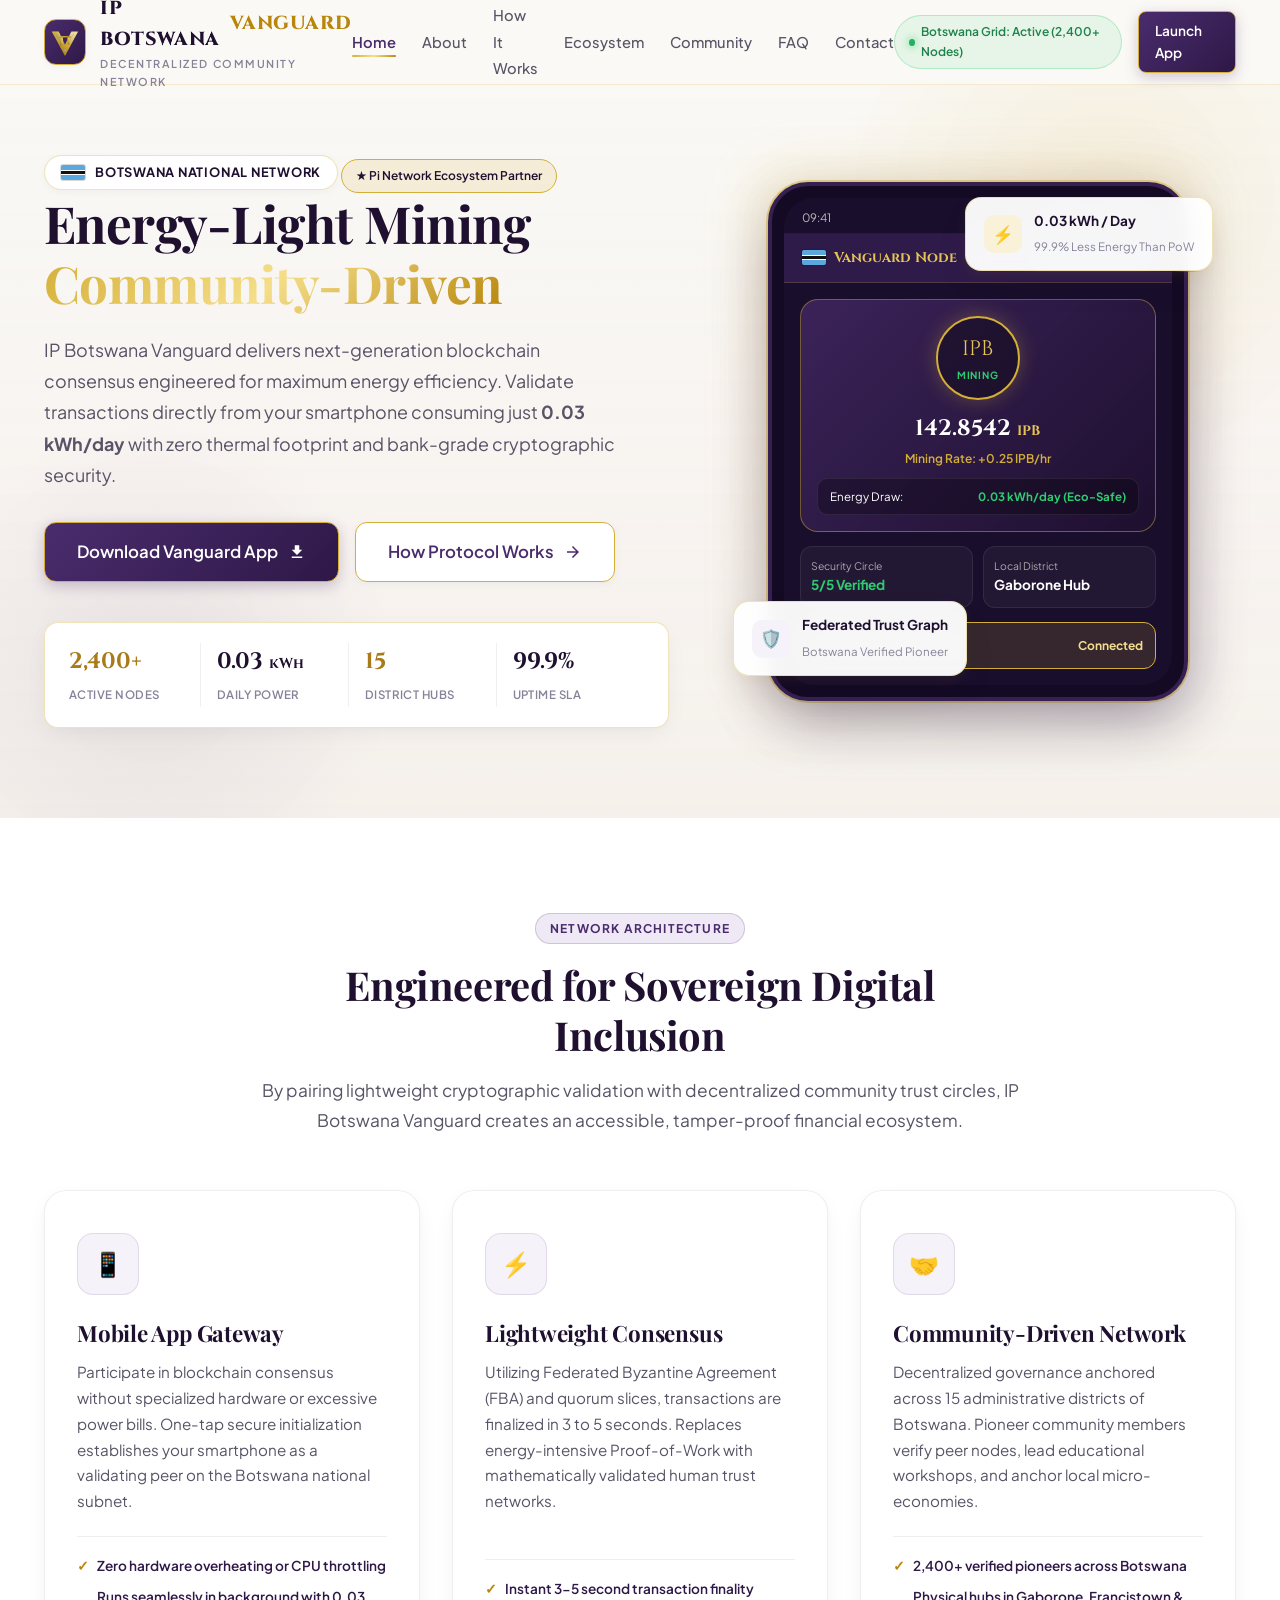
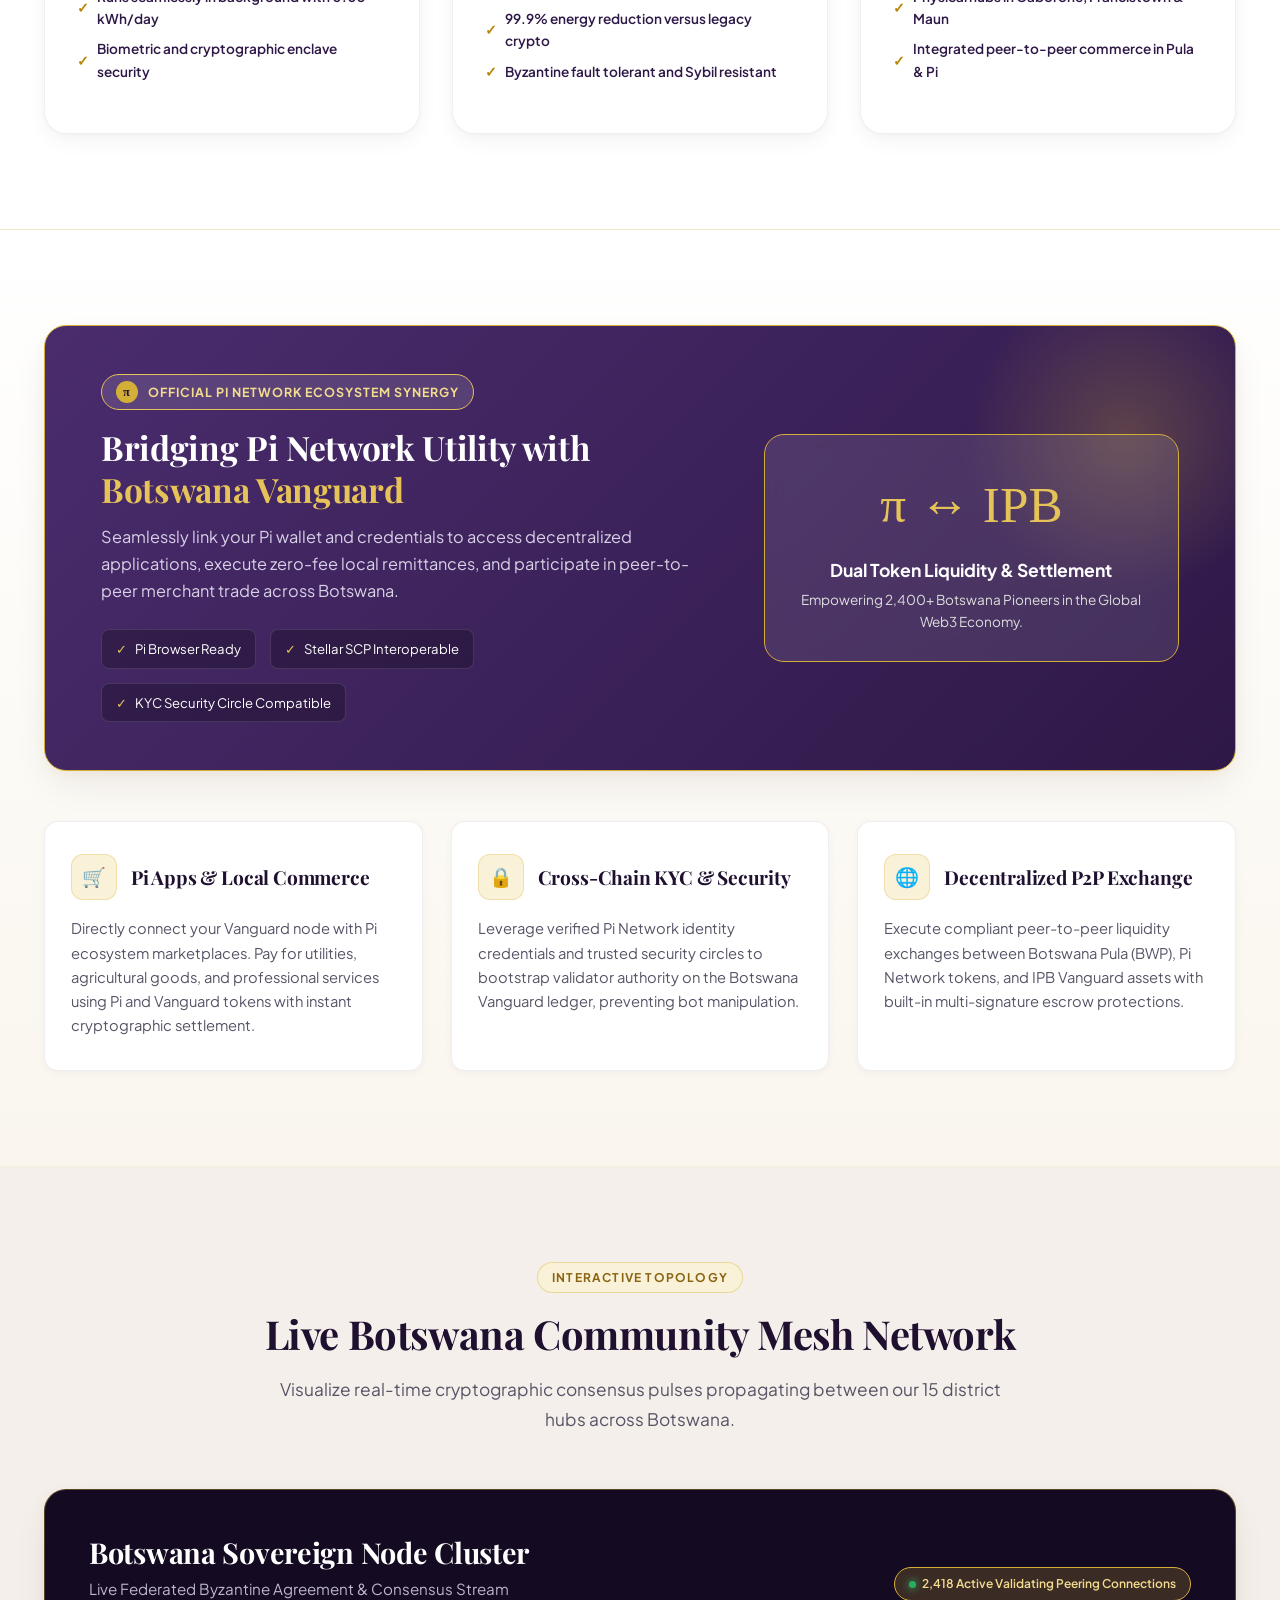
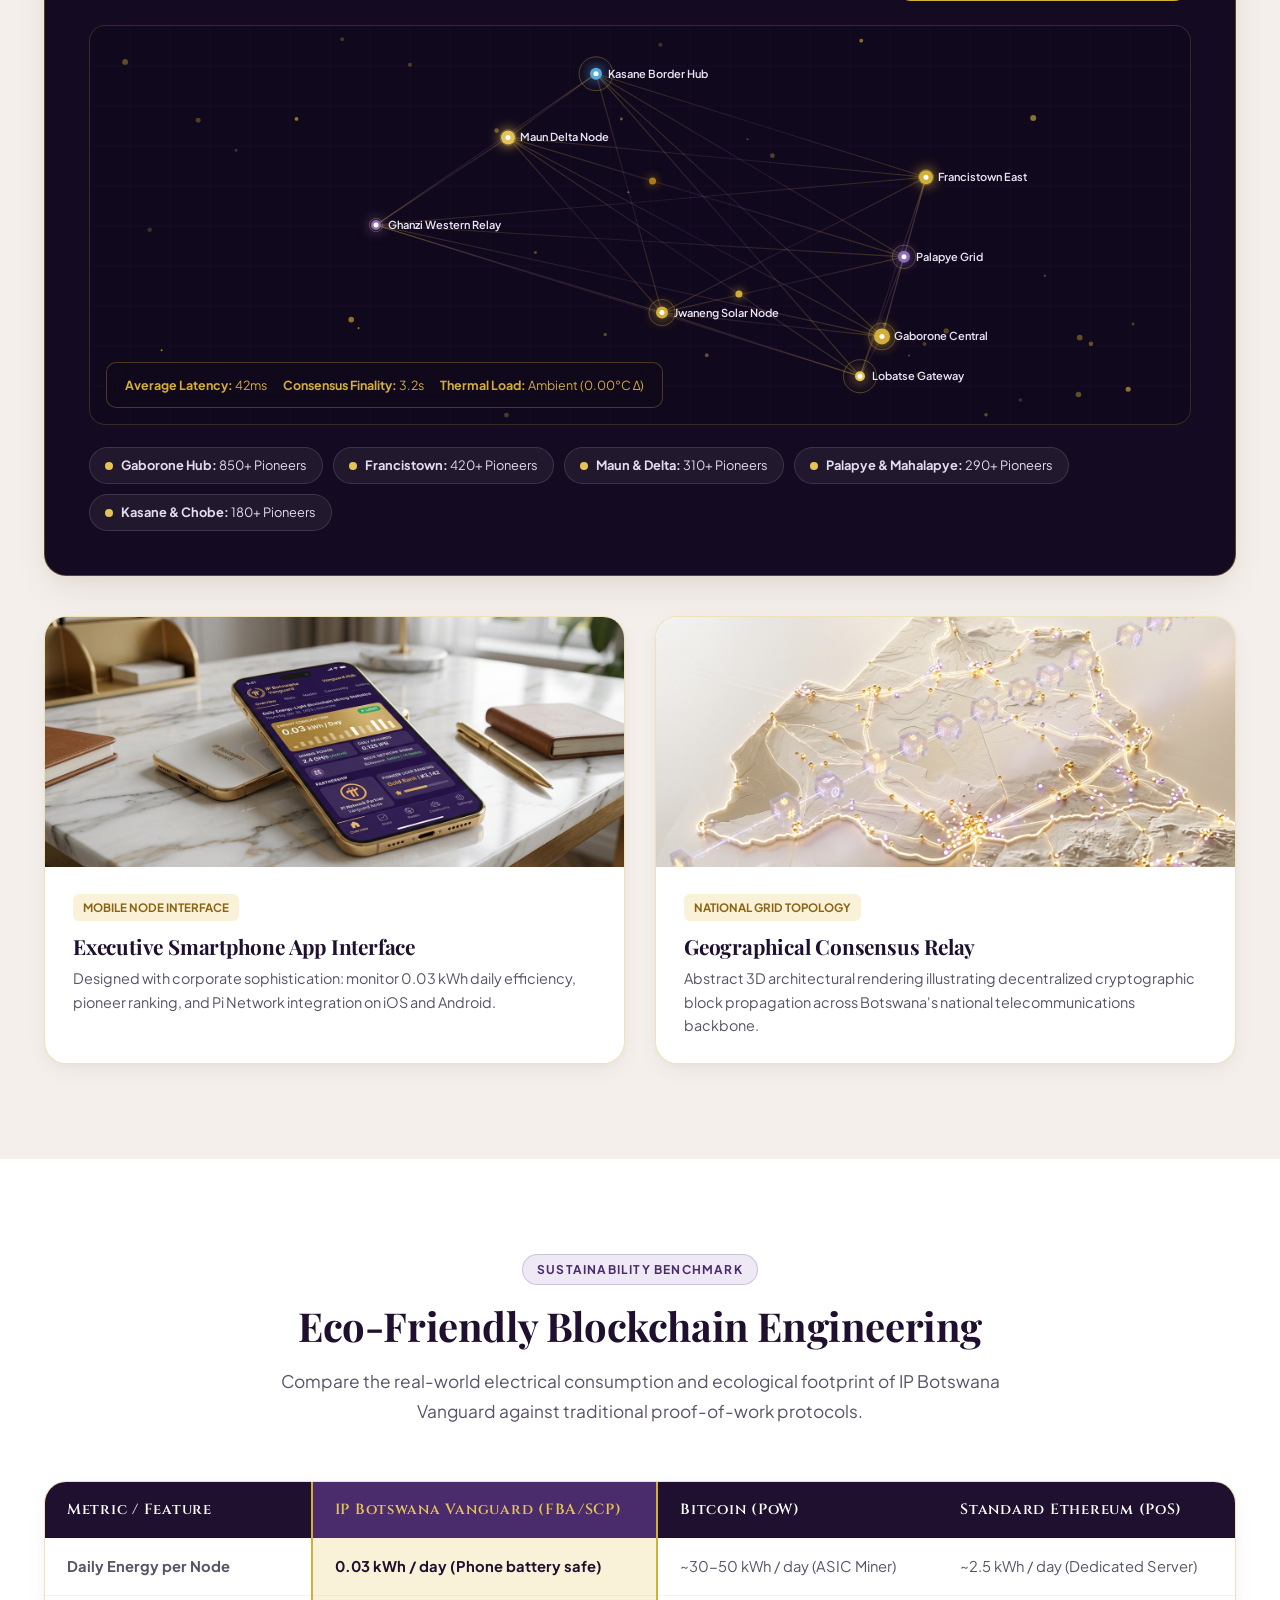
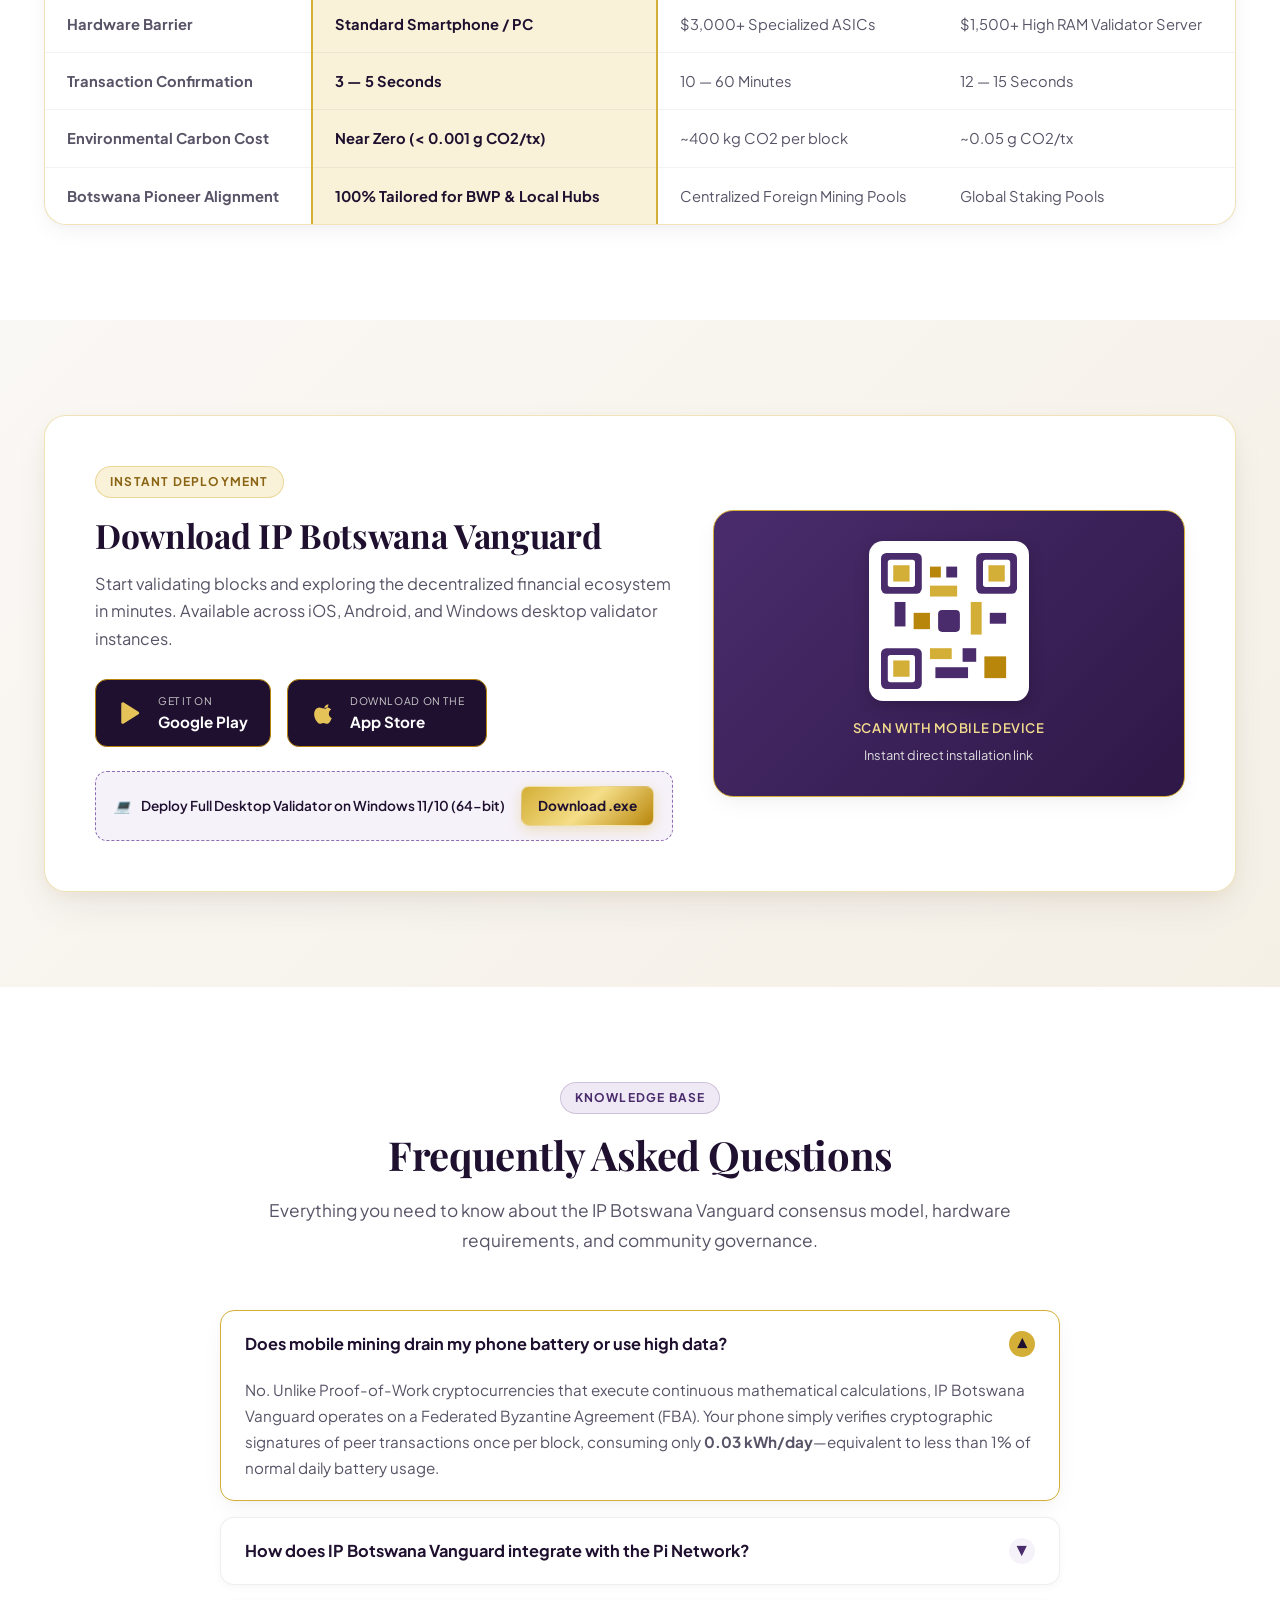
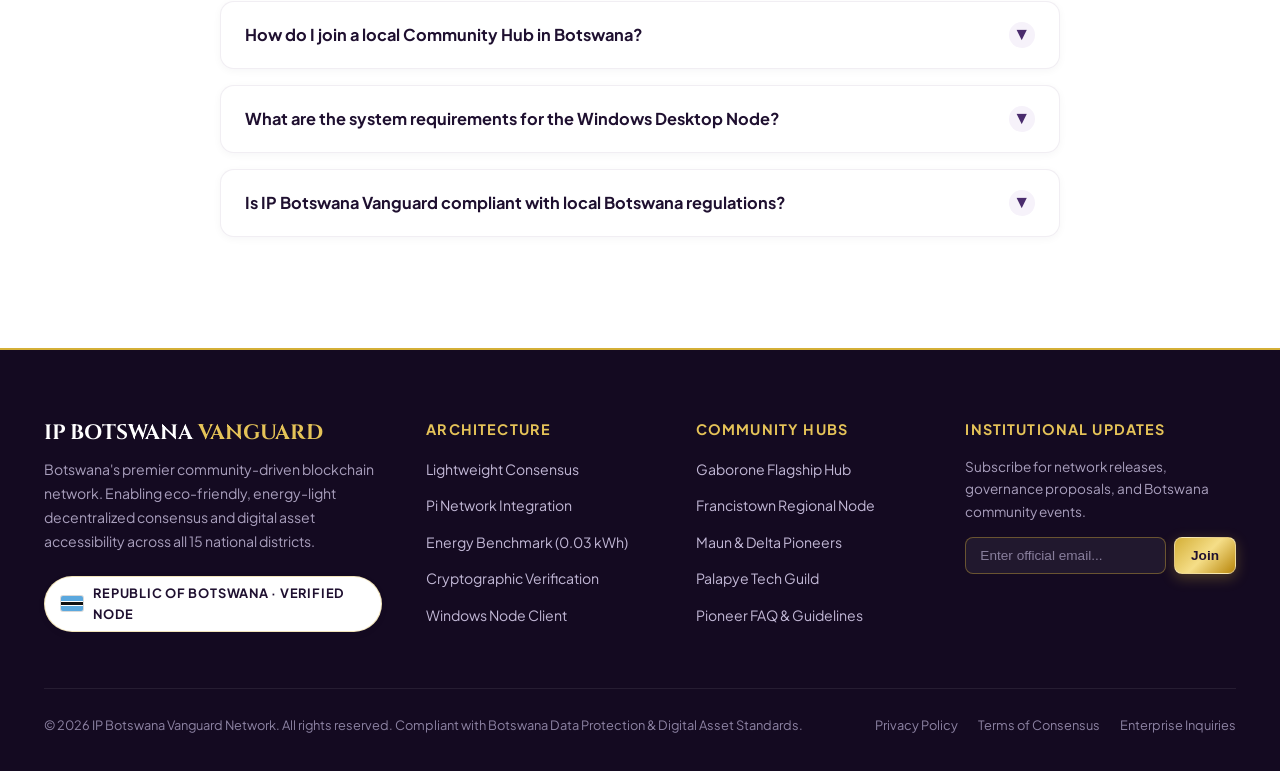
==== commit 2ee11fc3: "Update brand identity: Re-created geometric 'V' vanguard logo with Pi Network and Botswana flag circ" ====
--- a/index.html
+++ b/index.html
@@ -17,10 +17,7 @@
         <!-- Brand Logo with Shield & Botswana Colors -->
         <a href="index.html" class="brand-logo">
           <div class="logo-symbol">
-            <svg viewBox="0 0 24 24">
-              <!-- Shield / Vanguard Crest -->
-              <path d="M12 2L3 6v6c0 5.55 3.84 10.74 9 12 5.16-1.26 9-6.45 9-12V6l-9-4zm-1 6h2v2h-2V8zm0 4h2v6h-2v-6z"/>
-            </svg>
+            <img src="assets/images/vanguard_logo.svg" alt="IP Botswana Vanguard Logo" style="width: 32px; height: 32px; object-fit: contain;">
           </div>
           <div class="logo-text">
             <span class="logo-title">IP BOTSWANA <span>VANGUARD</span></span>
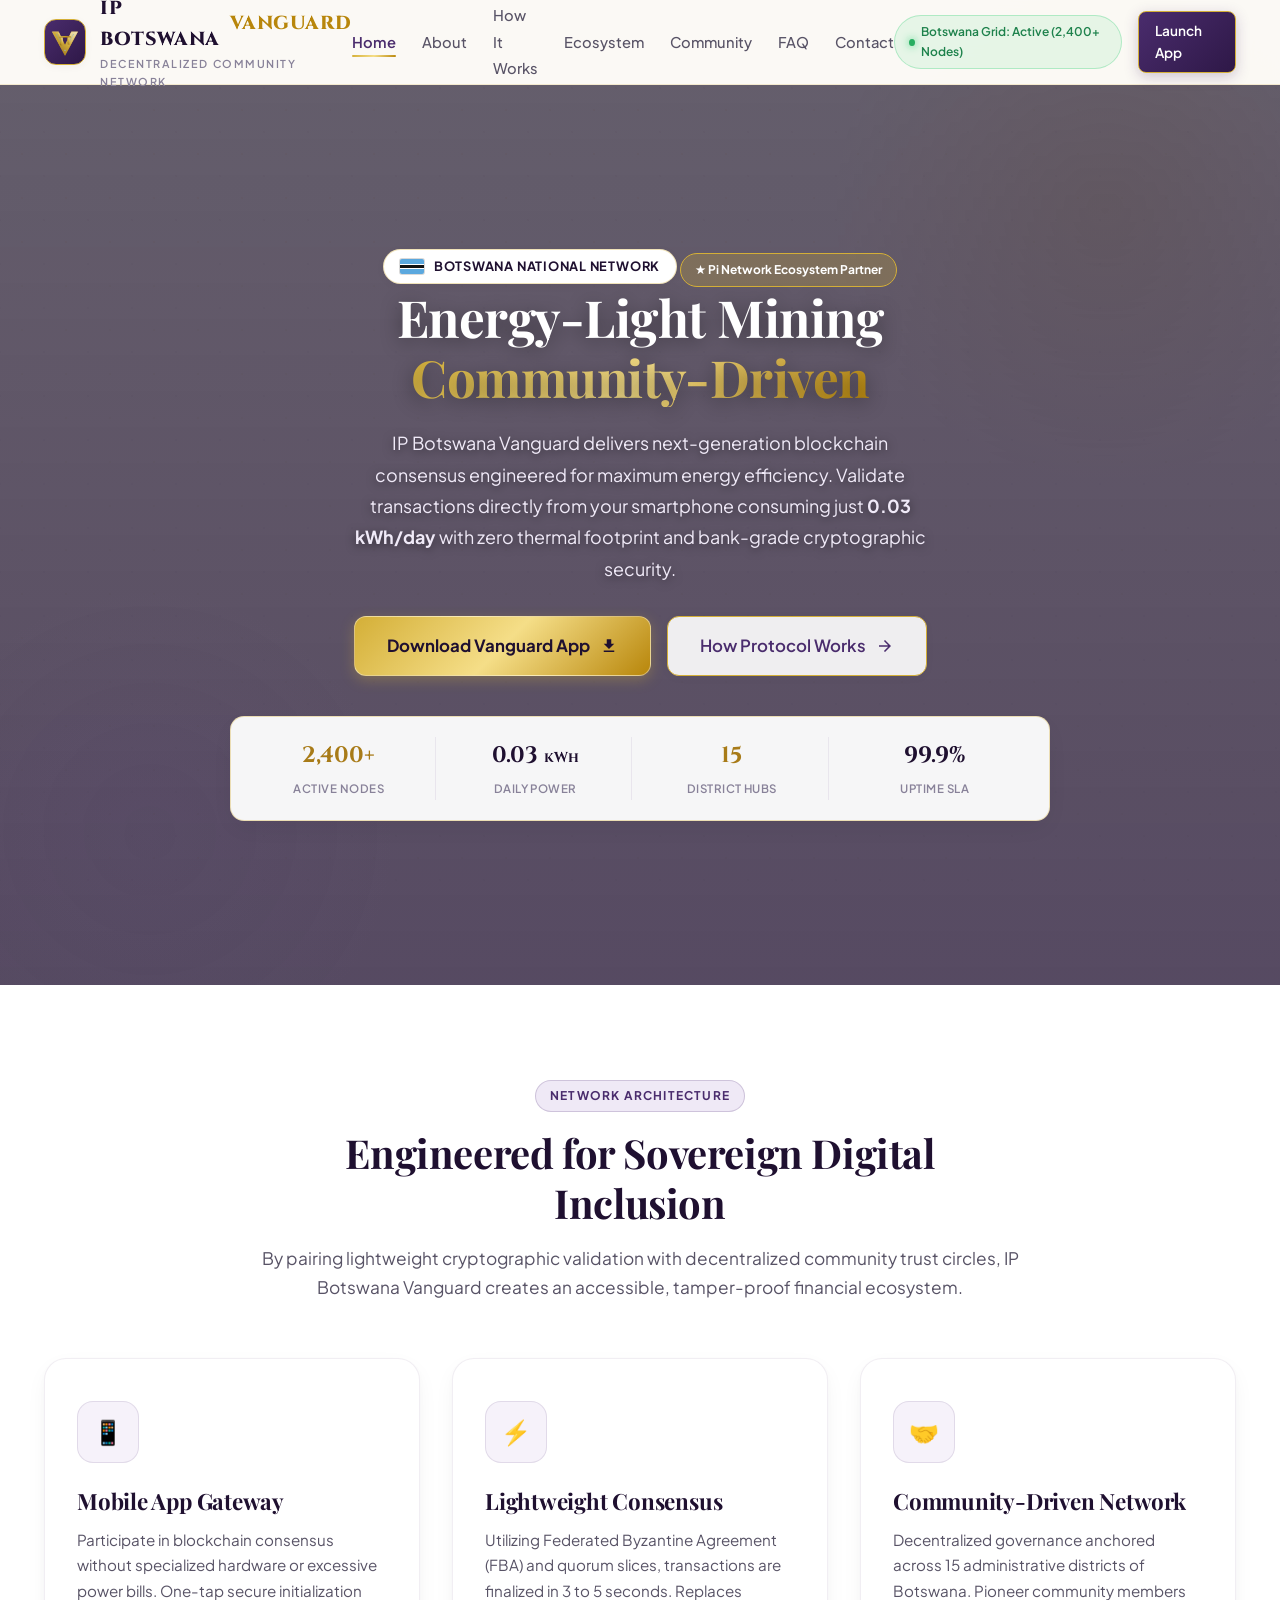
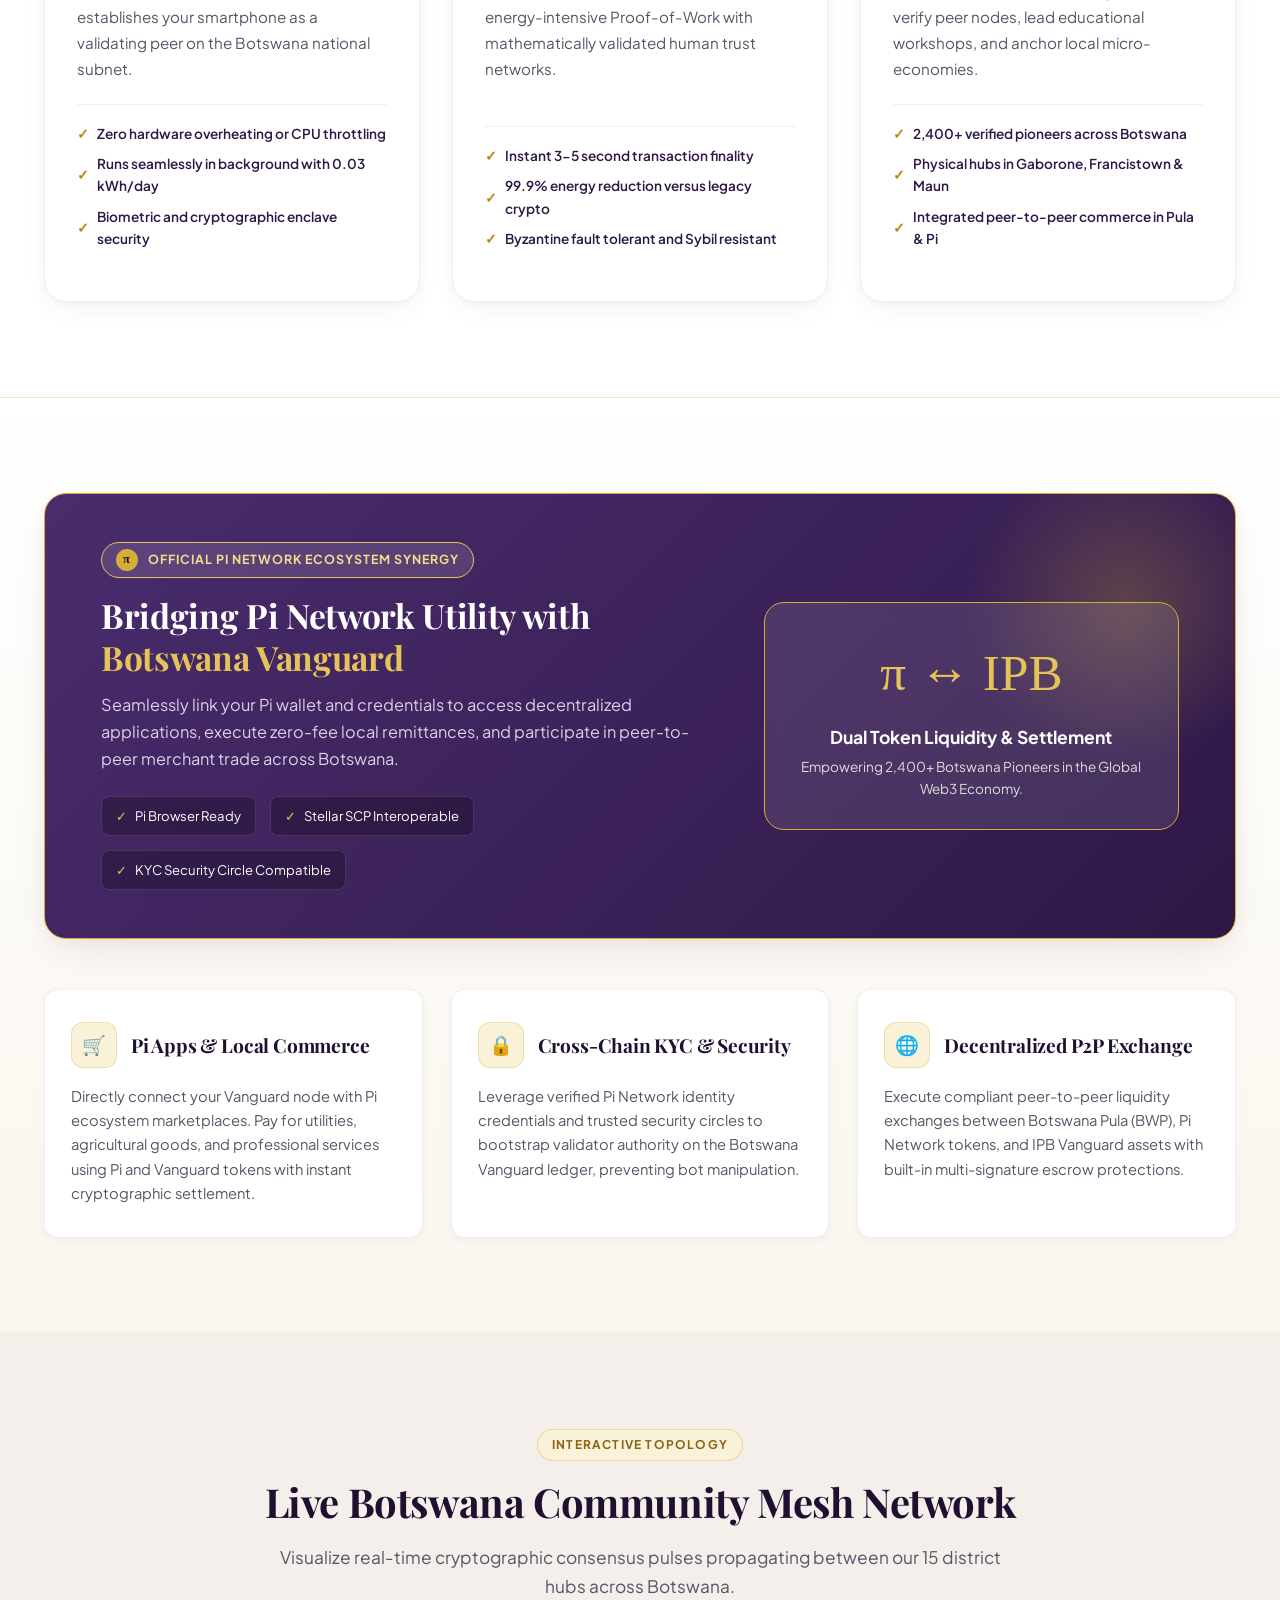
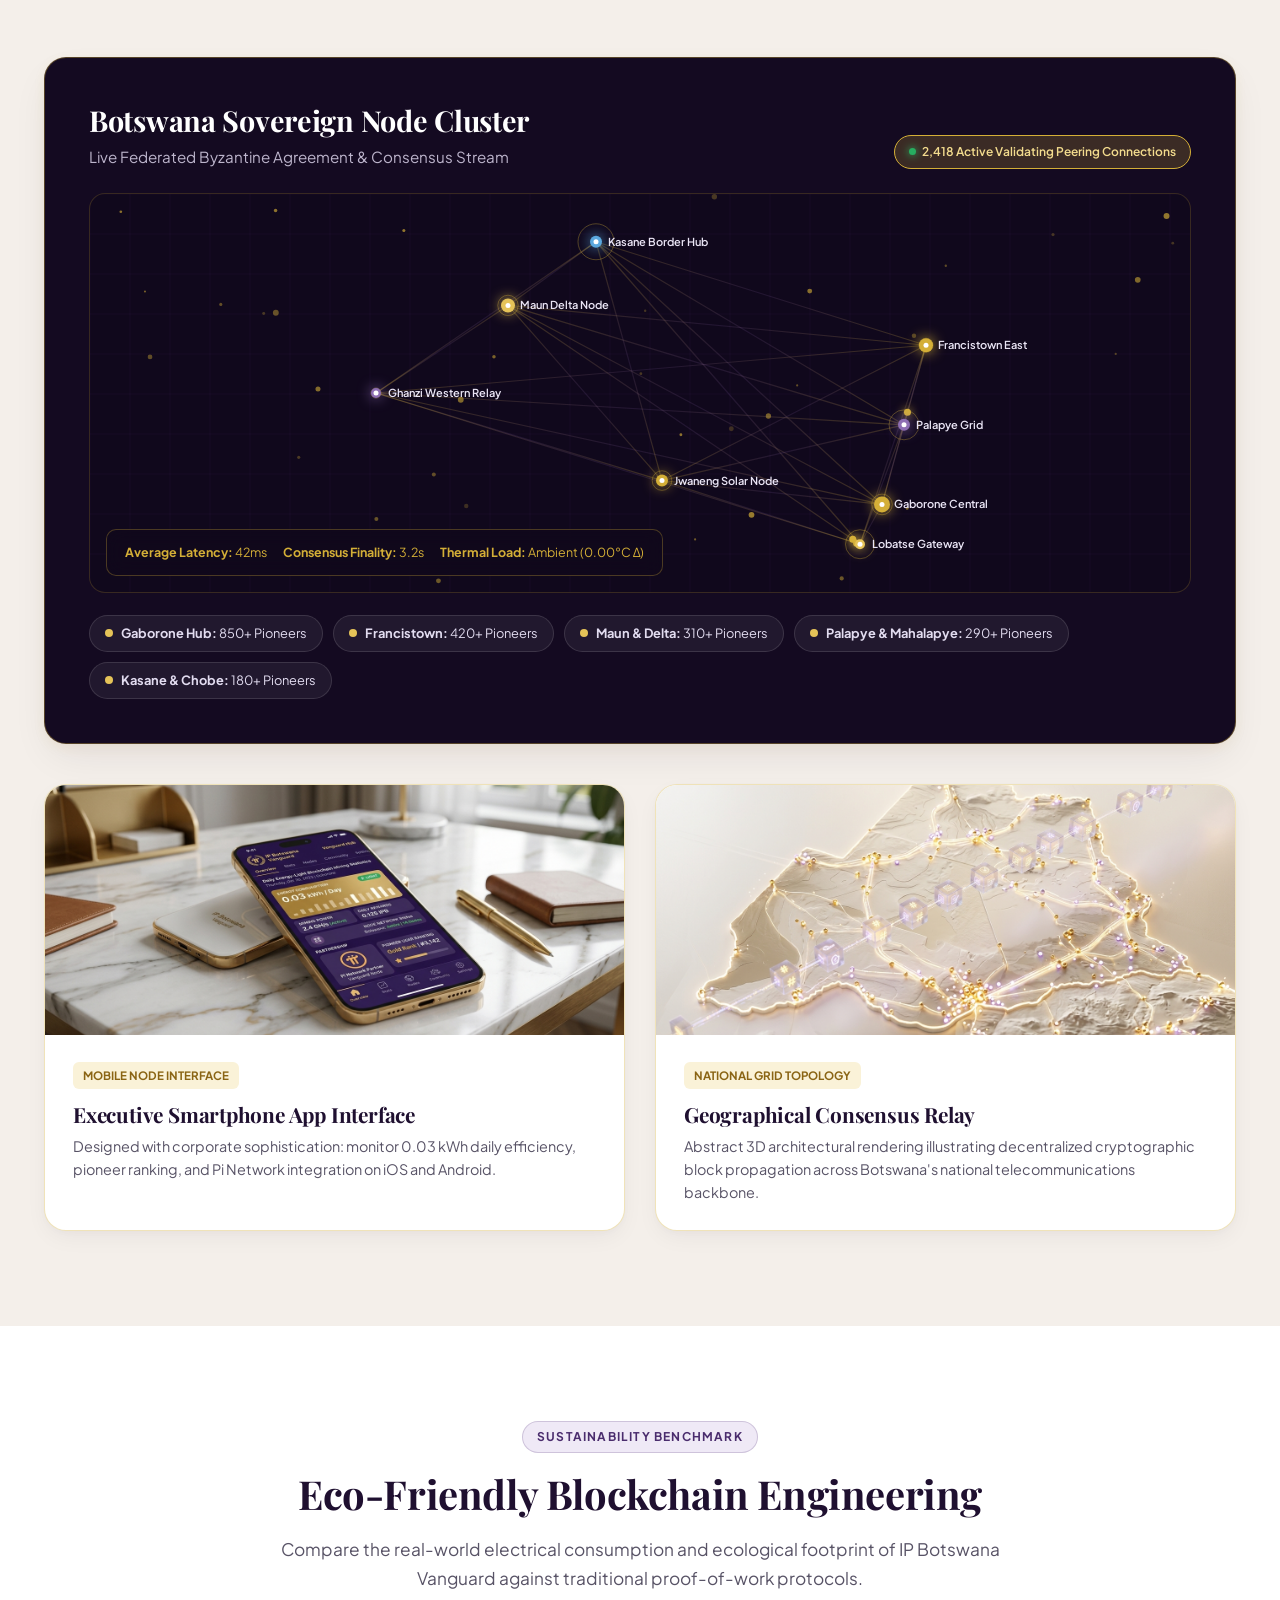
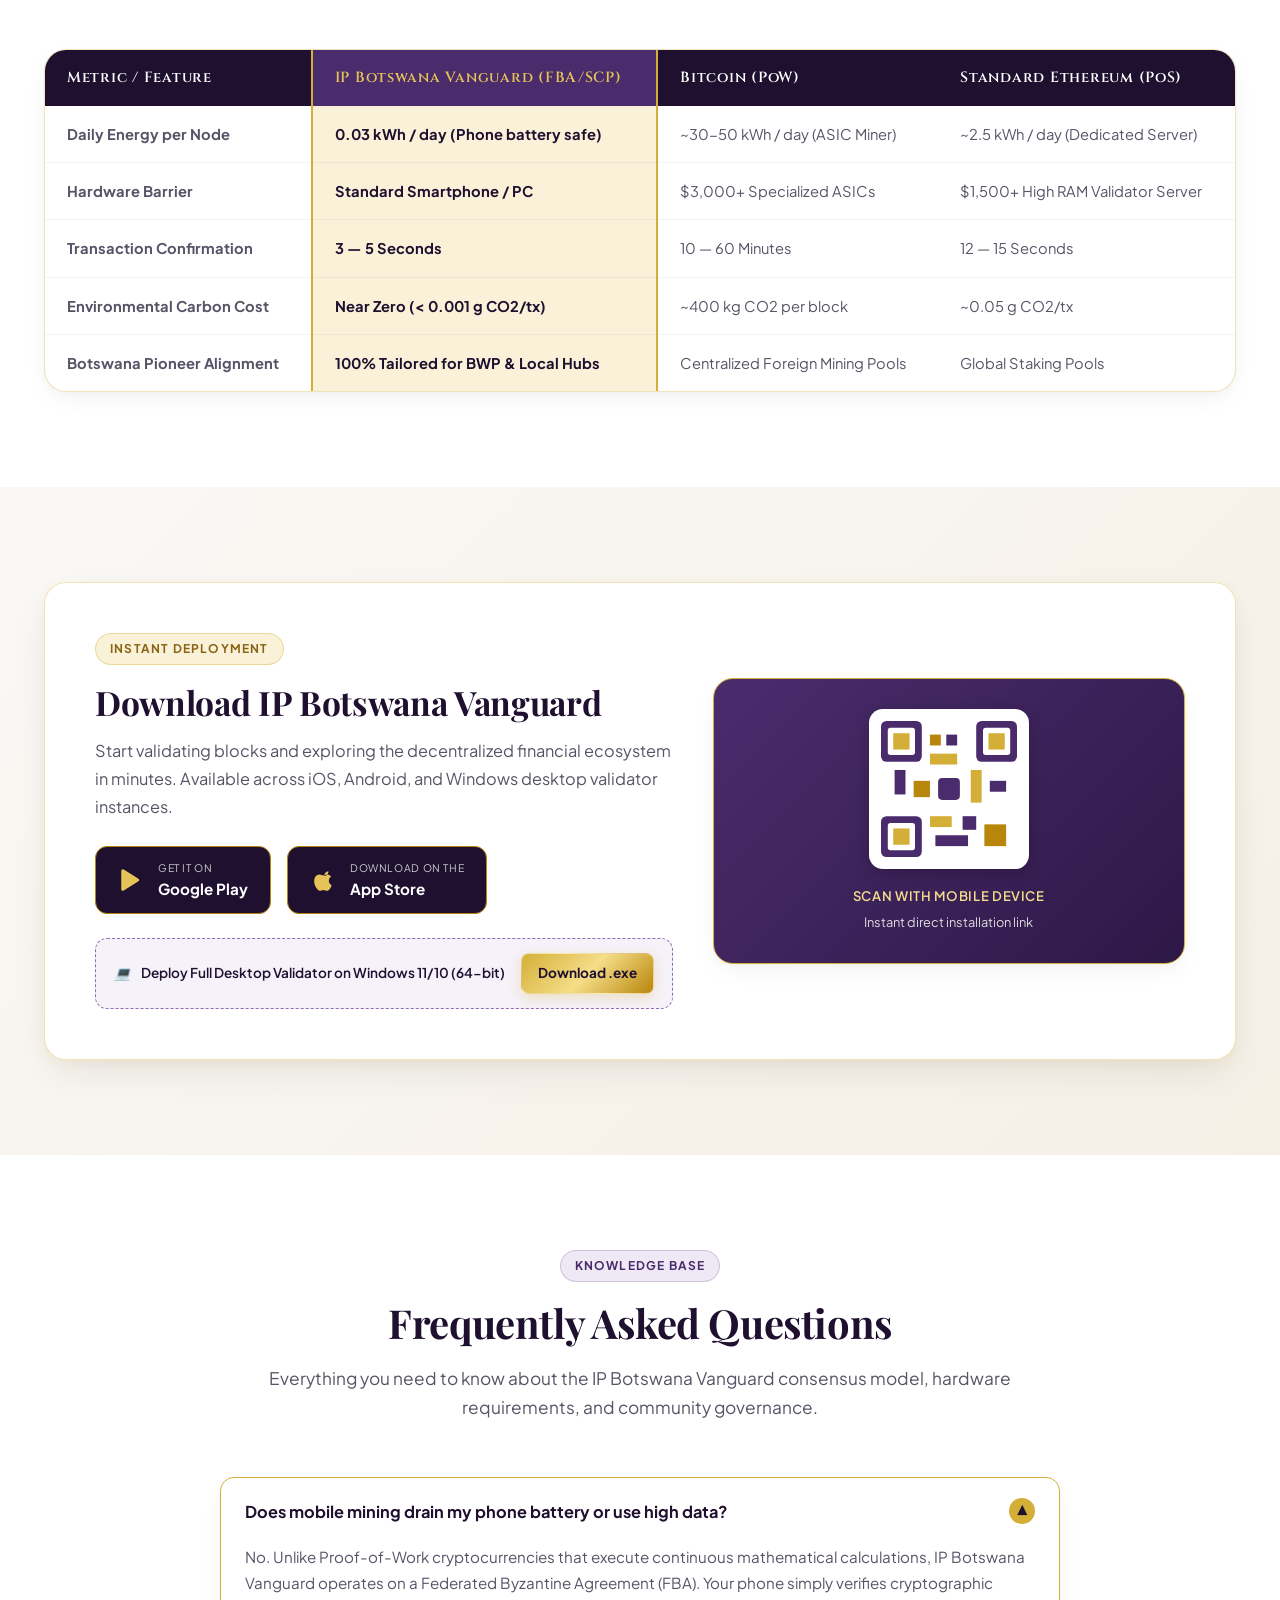
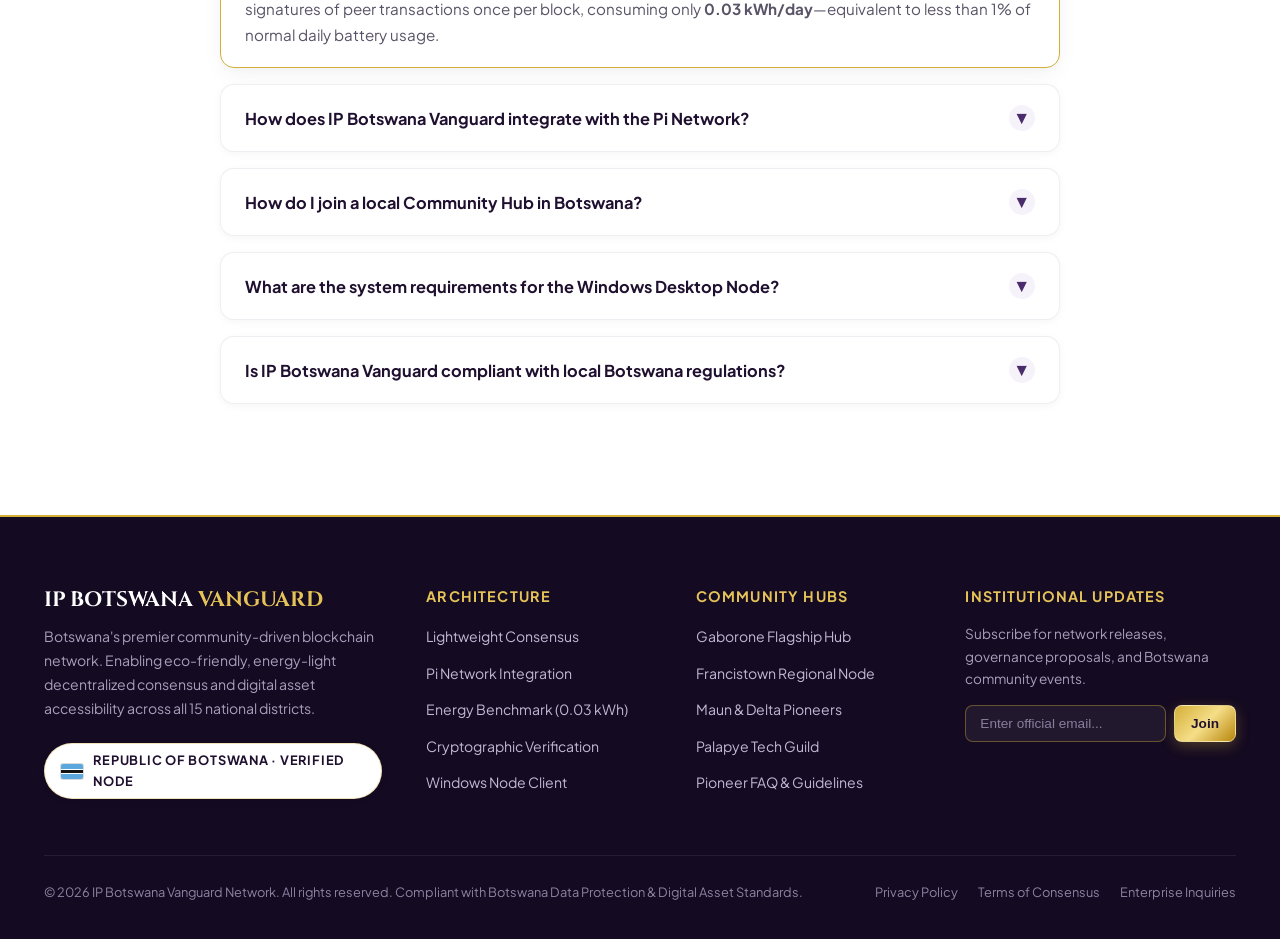
==== commit 02d4e98b: "Updated Hero Section with Pi Network Flag Image" ====
--- a/index.html
+++ b/index.html
@@ -52,151 +52,63 @@
   <!-- =========================================================================
        HERO SECTION: Energy-Light Mining · Community-Driven
        ========================================================================= -->
+    <!-- =========================================================================
+       HERO SECTION: Energy-Light Mining · Community-Driven with Pi Flag Image
+       ========================================================================= -->
   <section class="hero-section">
-    <div class="container">
-      <div class="hero-grid">
-        
-        <!-- Left Content -->
-        <div class="hero-content">
-          <div class="hero-pill-badge">
-            <div class="flag-badge">
-              <span class="bw-flag-icon"></span>
-              <span class="flag-badge-text">Botswana National Network</span>
-            </div>
-            <div class="status-badge" style="background: rgba(212,175,55,0.15); border-color: var(--gold-500); color: var(--purple-900);">
-              ★ Pi Network Ecosystem Partner
-            </div>
-          </div>
-
-          <h1 class="hero-title">
-            Energy-Light Mining <br>
-            <span class="gold-accent">Community-Driven</span>
-          </h1>
-
-          <p class="hero-subtitle">
-            IP Botswana Vanguard delivers next-generation blockchain consensus engineered for maximum energy efficiency. Validate transactions directly from your smartphone consuming just <strong>0.03 kWh/day</strong> with zero thermal footprint and bank-grade cryptographic security.
-          </p>
-
-          <div class="hero-actions">
-            <a href="#downloads" class="btn btn-primary btn-lg">
-              <span>Download Vanguard App</span>
-              <svg width="18" height="18" viewBox="0 0 24 24" fill="currentColor"><path d="M19 9h-4V3H9v6H5l7 7 7-7zM5 18v2h14v-2H5z"/></svg>
-            </a>
-            <a href="how-it-works.html" class="btn btn-secondary btn-lg">
-              <span>How Protocol Works</span>
-              <svg width="18" height="18" viewBox="0 0 24 24" fill="currentColor"><path d="M12 4l-1.41 1.41L16.17 11H4v2h12.17l-5.58 5.59L12 20l8-8z"/></svg>
-            </a>
-          </div>
-
-          <!-- Hero Live Metrics Strip -->
-          <div class="hero-metrics">
-            <div class="hero-metric-item">
-              <span class="metric-number gold">2,400+</span>
-              <span class="metric-label">Active Nodes</span>
-            </div>
-            <div class="hero-metric-item">
-              <span class="metric-number">0.03 <small style="font-size:0.9rem">kWh</small></span>
-              <span class="metric-label">Daily Power</span>
-            </div>
-            <div class="hero-metric-item">
-              <span class="metric-number gold">15</span>
-              <span class="metric-label">District Hubs</span>
-            </div>
-            <div class="hero-metric-item">
-              <span class="metric-number">99.9%</span>
-              <span class="metric-label">Uptime SLA</span>
-            </div>
-          </div>
-        </div>
-
-        <!-- Right Visual: Interactive Phone Mockup with Simulated Mining -->
-        <div class="hero-visual">
-          <div class="mockup-container">
-            <div class="mockup-backdrop-card"></div>
-            
-            <!-- Floating Badges -->
-            <div class="floating-hero-badge top-right">
-              <div class="float-icon-box">⚡</div>
-              <div class="float-text">
-                <strong>0.03 kWh / Day</strong>
-                <span>99.9% Less Energy Than PoW</span>
-              </div>
-            </div>
-
-            <div class="floating-hero-badge bottom-left">
-              <div class="float-icon-box purple">🛡️</div>
-              <div class="float-text">
-                <strong>Federated Trust Graph</strong>
-                <span>Botswana Verified Pioneer</span>
-              </div>
-            </div>
-
-            <!-- Phone Frame -->
-            <div class="phone-mockup-frame">
-              <div class="phone-screen">
-                
-                <!-- Phone Status Bar -->
-                <div class="phone-status-bar">
-                  <span>09:41</span>
-                  <span>IPB Net · 5G 🔋 98%</span>
-                </div>
-
-                <!-- Phone Header -->
-                <div class="phone-app-header">
-                  <div class="phone-app-brand">
-                    <span class="bw-flag-icon"></span>
-                    <span>Vanguard <span>Node</span></span>
-                  </div>
-                  <span class="phone-node-status">● Consensus Active</span>
-                </div>
-
-                <!-- Phone Body Content -->
-                <div class="phone-body">
-                  
-                  <!-- Mining Card -->
-                  <div class="phone-mining-card">
-                    <div class="mining-gauge-wrap">
-                      <span class="mining-symbol">IPB</span>
-                      <span class="mining-status-text">Mining</span>
-                    </div>
-                    <div class="phone-balance-val" id="phoneLiveBalance">142.8540 <span>IPB</span></div>
-                    <div style="font-size:0.75rem; color:#D4AF37; font-weight:600;">Mining Rate: +0.25 IPB/hr</div>
-
-                    <div class="phone-energy-row">
-                      <span>Energy Draw:</span>
-                      <span class="energy-val">0.03 kWh/day (Eco-Safe)</span>
-                    </div>
-                  </div>
-
-                  <!-- Mini Stats -->
-                  <div class="phone-grid-stats">
-                    <div class="phone-mini-stat">
-                      <span class="p-label">Security Circle</span>
-                      <span class="p-val" style="color:#2ecc71;">5/5 Verified</span>
-                    </div>
-                    <div class="phone-mini-stat">
-                      <span class="p-label">Local District</span>
-                      <span class="p-val">Gaborone Hub</span>
-                    </div>
-                  </div>
-
-                  <!-- Pi Network Integration Badge inside Phone -->
-                  <div class="phone-pi-badge">
-                    <div style="display:flex; align-items:center; gap:6px;">
-                      <span style="color:#D4AF37; font-weight:bold; font-size:1.1rem;">π</span>
-                      <span>Pi Ecosystem Gateway</span>
-                    </div>
-                    <strong>Connected</strong>
-                  </div>
-
-                </div>
-              </div>
-            </div>
-
-          </div>
-        </div>
-
-      </div>
+    <div class="hero-overlay"></div>
+    <div class="container hero-content-center">
+      
+      <div class="hero-pill-badge">
+        <div class="flag-badge">
+          <span class="bw-flag-icon"></span>
+          <span class="flag-badge-text">Botswana National Network</span>
+        </div>
+        <div class="status-badge" style="background: rgba(212,175,55,0.25); border-color: var(--gold-500); color: #FFF; font-weight: 700;">
+          ★ Pi Network Ecosystem Partner
+        </div>
+      </div>
+
+      <h1 class="hero-title">
+        Energy-Light Mining <br>
+        <span class="gold-accent">Community-Driven</span>
+      </h1>
+
+      <p class="hero-subtitle">
+        IP Botswana Vanguard delivers next-generation blockchain consensus engineered for maximum energy efficiency. Validate transactions directly from your smartphone consuming just <strong>0.03 kWh/day</strong> with zero thermal footprint and bank-grade cryptographic security.
+      </p>
+
+      <div class="hero-actions" style="justify-content: center;">
+        <a href="#downloads" class="btn btn-gold btn-lg">
+          <span>Download Vanguard App</span>
+          <svg width="18" height="18" viewBox="0 0 24 24" fill="currentColor"><path d="M19 9h-4V3H9v6H5l7 7 7-7zM5 18v2h14v-2H5z"/></svg>
+        </a>
+        <a href="how-it-works.html" class="btn btn-secondary btn-lg" style="background: rgba(255,255,255,0.9);">
+          <span>How Protocol Works</span>
+          <svg width="18" height="18" viewBox="0 0 24 24" fill="currentColor"><path d="M12 4l-1.41 1.41L16.17 11H4v2h12.17l-5.58 5.59L12 20l8-8z"/></svg>
+        </a>
+      </div>
+
+      <!-- Hero Metrics Strip -->
+      <div class="hero-metrics" style="max-width: 820px; width: 100%; background: rgba(255, 255, 255, 0.95); backdrop-filter: blur(12px);">
+        <div class="hero-metric-item">
+          <span class="metric-number gold">2,400+</span>
+          <span class="metric-label">Active Nodes</span>
+        </div>
+        <div class="hero-metric-item">
+          <span class="metric-number">0.03 <small style="font-size:0.9rem">kWh</small></span>
+          <span class="metric-label">Daily Power</span>
+        </div>
+        <div class="hero-metric-item">
+          <span class="metric-number gold">15</span>
+          <span class="metric-label">District Hubs</span>
+        </div>
+        <div class="hero-metric-item">
+          <span class="metric-number">99.9%</span>
+          <span class="metric-label">Uptime SLA</span>
+        </div>
+      </div>
+
     </div>
   </section>
 
--- a/assets/css/style.css
+++ b/assets/css/style.css
@@ -444,11 +444,50 @@
 
 /* Hero Section */
 .hero-section {
-  position: relative;
-  padding: 70px 0 90px;
-  overflow: hidden;
-  background: linear-gradient(180deg, rgba(250, 248, 245, 0.8) 0%, rgba(244, 239, 234, 0.9) 100%);
-}
+    background-image: url('https://raw.githubusercontent.com/GospelMage/IPworks/main/assets/images/pi_botswana_hero.png');
+    background-size: cover;
+    background-position: center;
+    background-repeat: no-repeat;
+    height: 100vh;
+    width: 100%;
+    display: flex;
+    flex-direction: column;
+    justify-content: center;
+    align-items: center;
+    text-align: center;
+    position: relative;
+}
+
+.hero-overlay {
+    position: absolute;
+    inset: 0;
+    background: linear-gradient(180deg, rgba(20, 10, 33, 0.65) 0%, rgba(31, 16, 48, 0.75) 100%);
+    pointer-events: none;
+}
+
+.hero-content-center {
+    position: relative;
+    z-index: 2;
+    max-width: 860px;
+    margin: 0 auto;
+    padding: 0 20px;
+    display: flex;
+    flex-direction: column;
+    align-items: center;
+}
+
+.hero-section .hero-title {
+    color: #FFFFFF;
+    text-shadow: 0 4px 20px rgba(0, 0, 0, 0.4);
+}
+
+.hero-section .hero-subtitle {
+    color: #F0EAF8;
+    text-shadow: 0 2px 10px rgba(0, 0, 0, 0.5);
+    margin-left: auto;
+    margin-right: auto;
+}
+
 
 .hero-section::before {
   content: '';
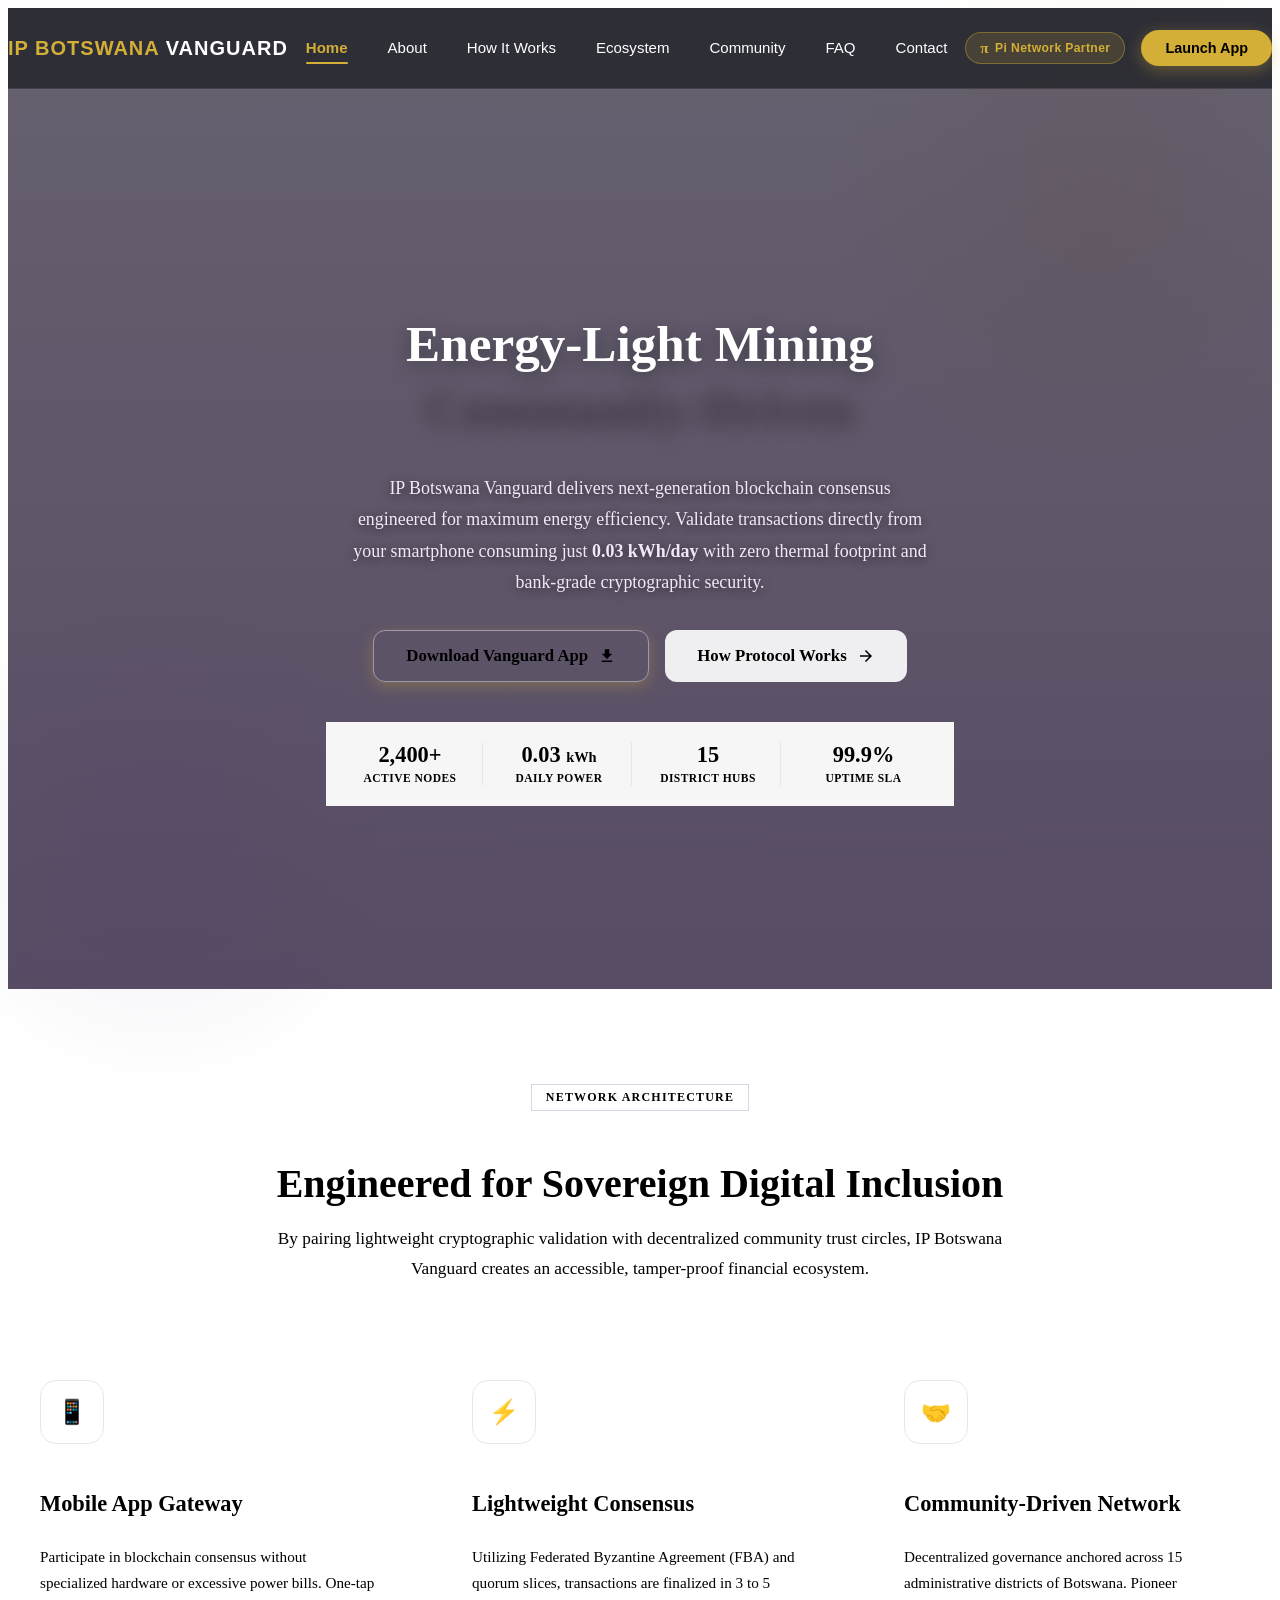
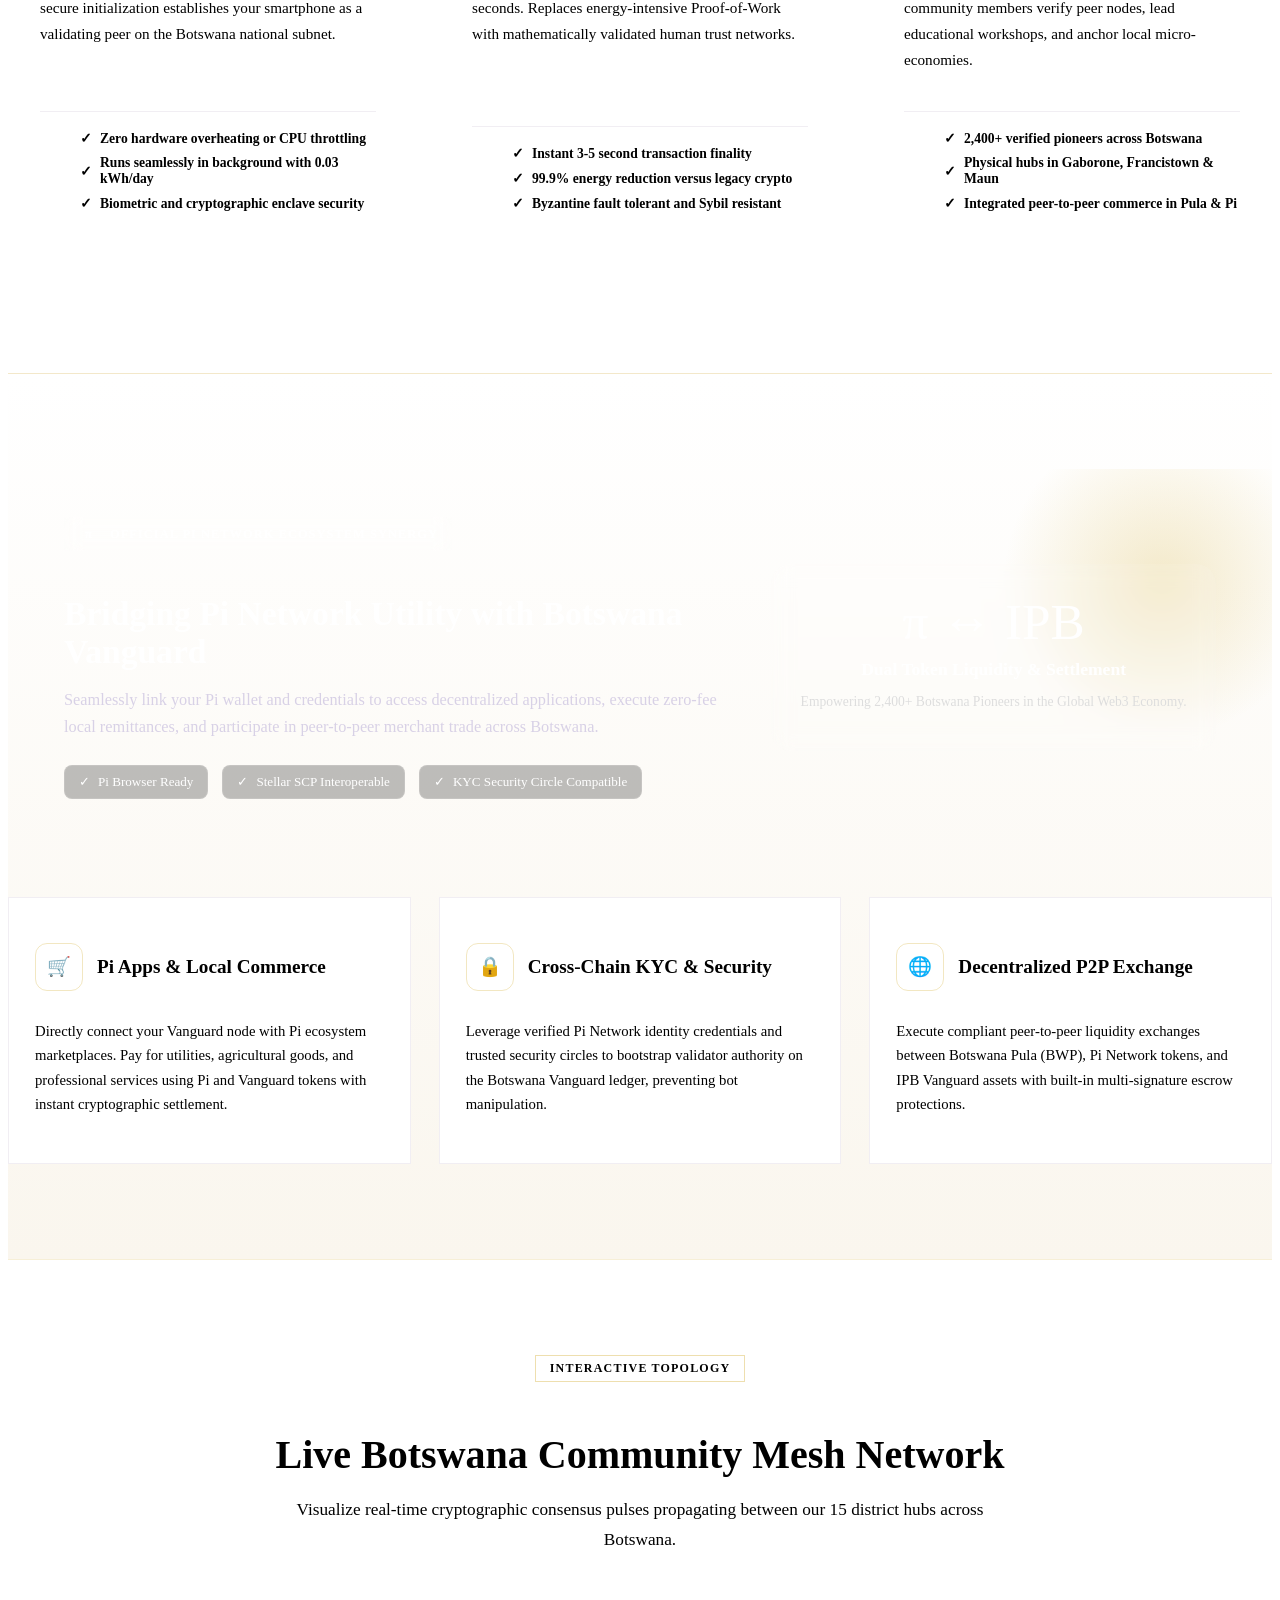
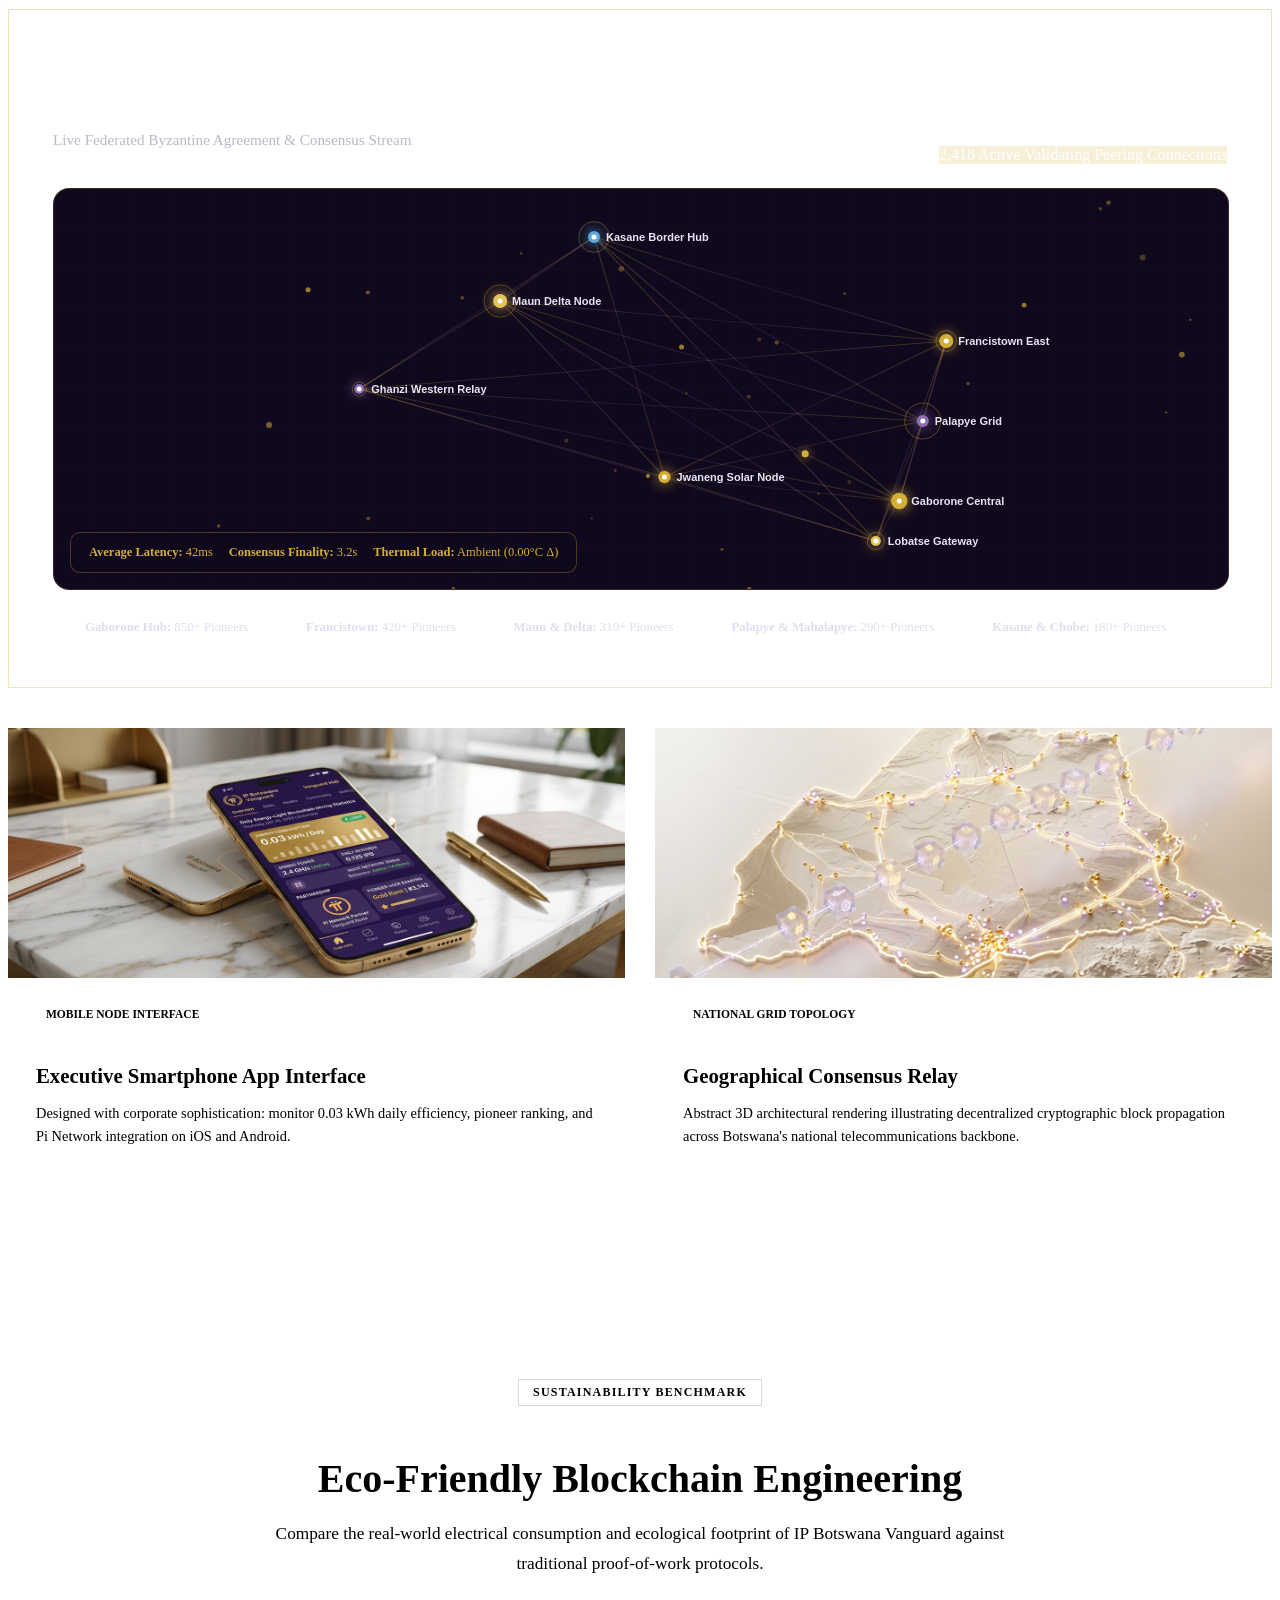
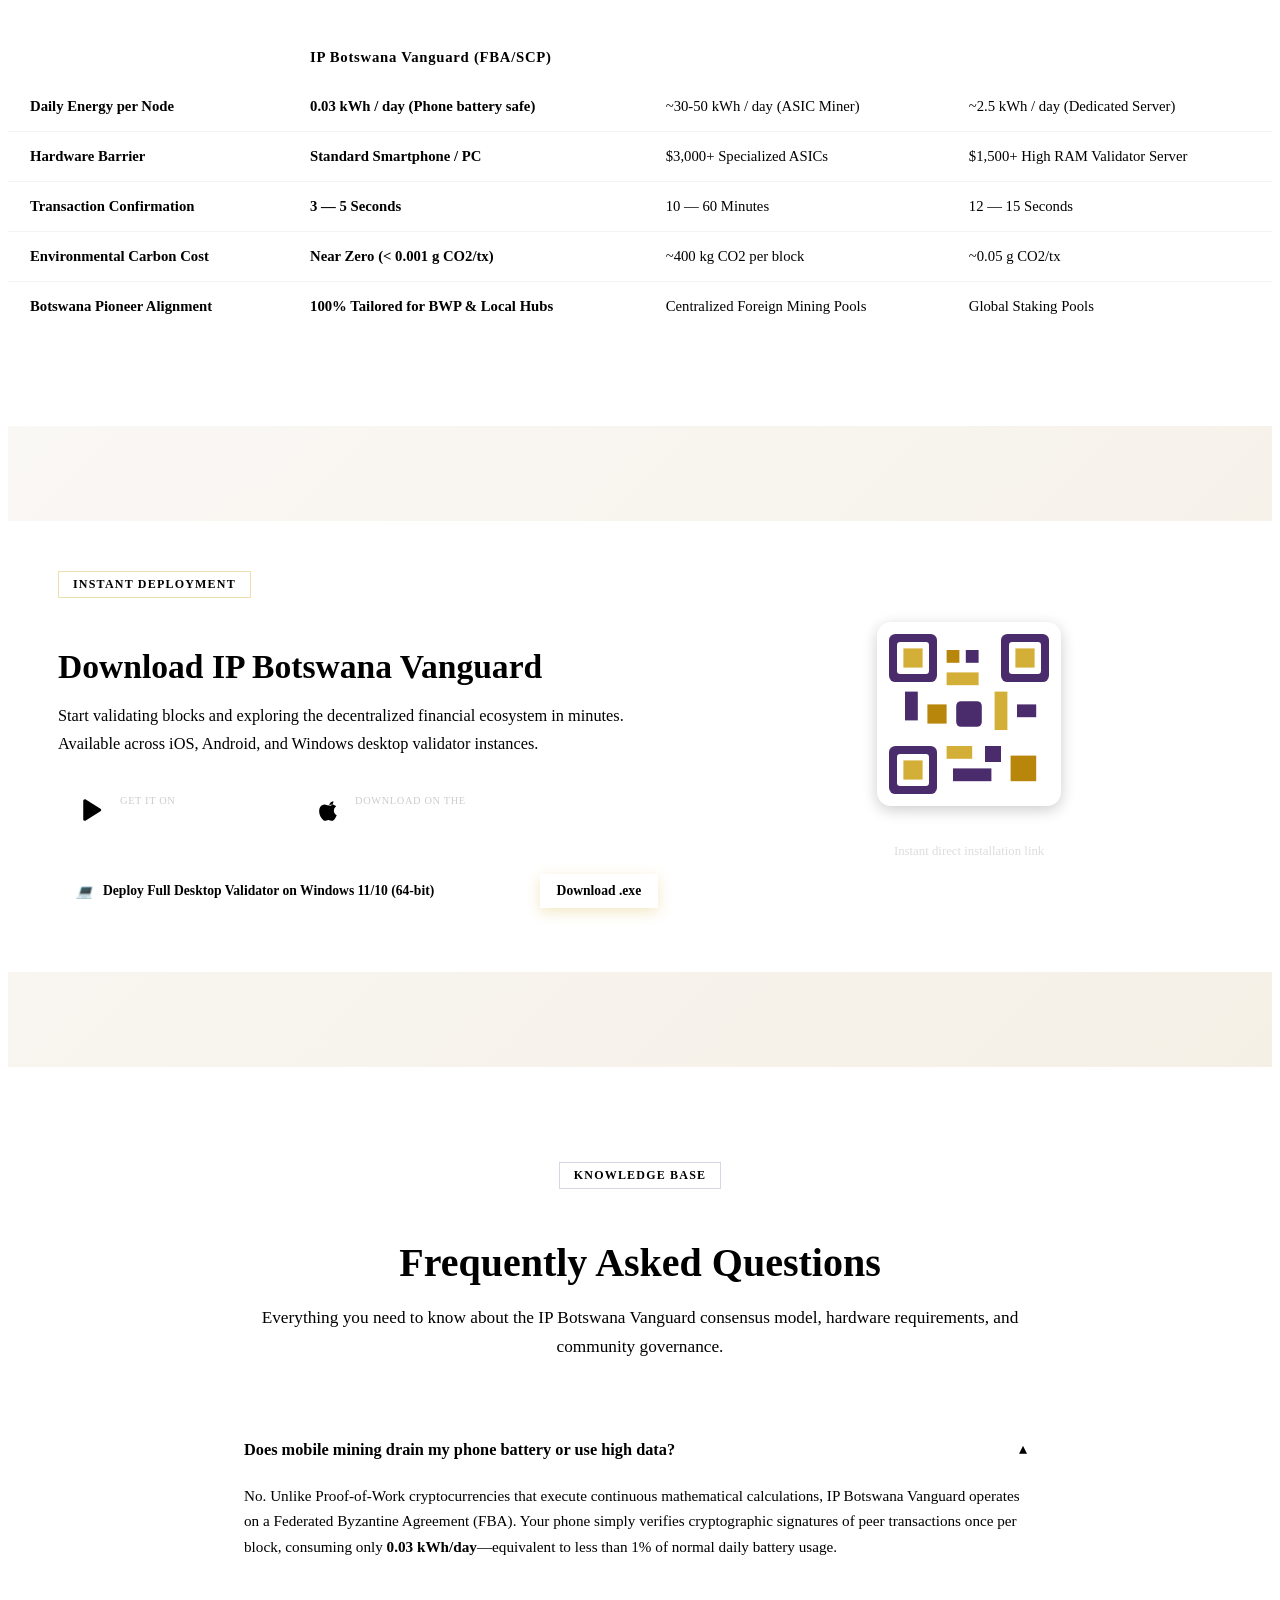
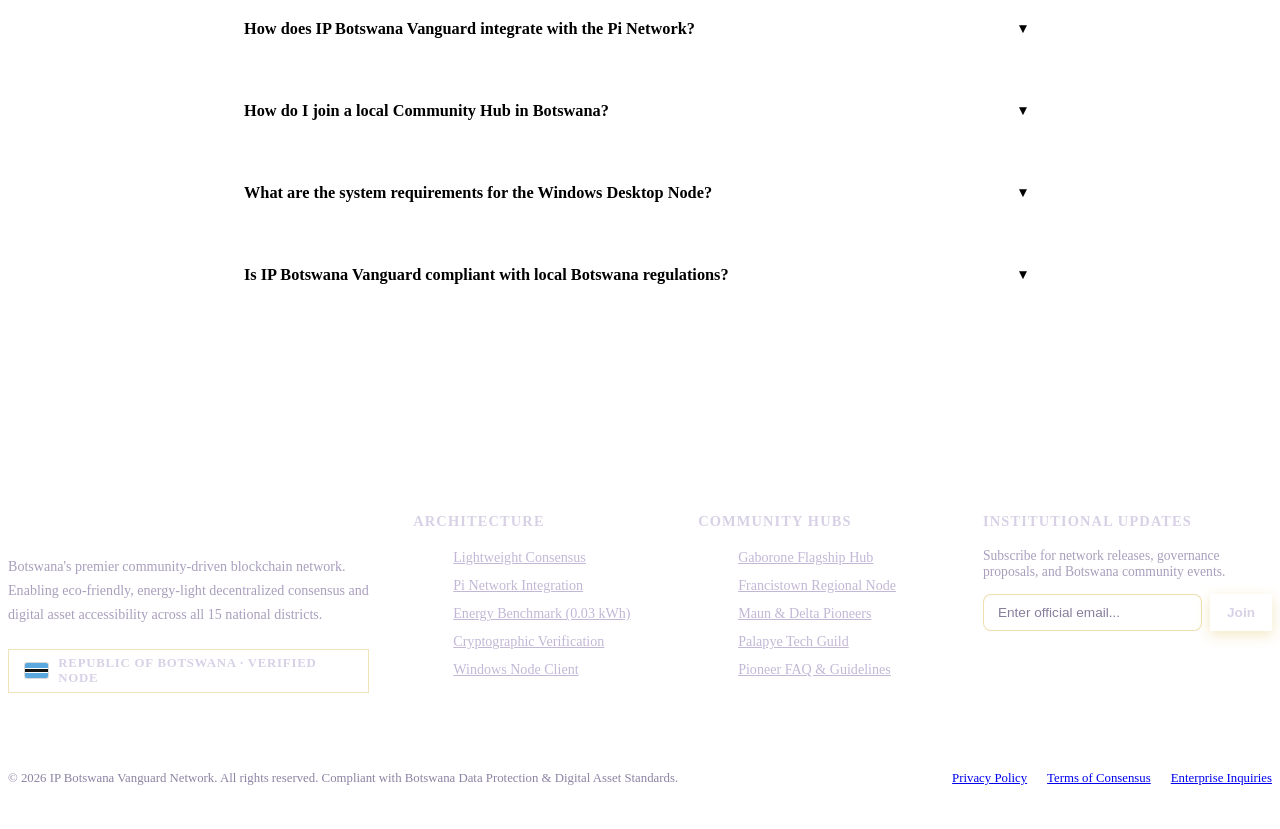
==== commit b4541abf: "Redesigned Navbar and Removed Logo" ====
--- a/index.html
+++ b/index.html
@@ -11,21 +11,16 @@
 <body>
 
 
-    <!-- Site Header -->
+        <!-- Site Header -->
     <header class="site-header">
       <div class="container header-inner">
-        <!-- Brand Logo with Shield & Botswana Colors -->
-        <a href="index.html" class="brand-logo">
-          <div class="logo-symbol">
-            <img src="assets/images/vanguard_logo.svg" alt="IP Botswana Vanguard Logo" style="width: 32px; height: 32px; object-fit: contain;">
-          </div>
-          <div class="logo-text">
-            <span class="logo-title">IP BOTSWANA <span>VANGUARD</span></span>
-            <span class="logo-tagline">Decentralized Community Network</span>
-          </div>
+        <!-- Brand Name (No Logo Image) -->
+        <a href="index.html" class="brand-name">
+          <span class="brand-gold">IP BOTSWANA</span>
+          <span class="brand-light">VANGUARD</span>
         </a>
 
-        <!-- Navigation Menu -->
+        <!-- Central Navigation Links (40px Spacing, White to Gold on Hover) -->
         <ul class="nav-menu">
           <li><a href="index.html" class="nav-link active">Home</a></li>
           <li><a href="about.html" class="nav-link ">About</a></li>
@@ -36,13 +31,13 @@
           <li><a href="contact.html" class="nav-link ">Contact</a></li>
         </ul>
 
-        <!-- Header Actions -->
+        <!-- Right Side Header Actions: Pi Badge & Gold CTA Button -->
         <div class="header-actions">
-          <div class="status-badge">
-            <span class="status-dot"></span>
-            <span>Botswana Grid: Active (2,400+ Nodes)</span>
-          </div>
-          <a href="how-it-works.html" class="btn btn-primary btn-sm">Launch App</a>
+          <div class="nav-pi-badge">
+            <span class="pi-icon">π</span>
+            <span>Pi Network Partner</span>
+          </div>
+          <a href="how-it-works.html" class="btn-launch-app">Launch App</a>
           <button class="mobile-toggle" aria-label="Toggle Navigation">☰</button>
         </div>
       </div>
@@ -59,15 +54,7 @@
     <div class="hero-overlay"></div>
     <div class="container hero-content-center">
       
-      <div class="hero-pill-badge">
-        <div class="flag-badge">
-          <span class="bw-flag-icon"></span>
-          <span class="flag-badge-text">Botswana National Network</span>
-        </div>
-        <div class="status-badge" style="background: rgba(212,175,55,0.25); border-color: var(--gold-500); color: #FFF; font-weight: 700;">
-          ★ Pi Network Ecosystem Partner
-        </div>
-      </div>
+      
 
       <h1 class="hero-title">
         Energy-Light Mining <br>
--- a/assets/css/style.css
+++ b/assets/css/style.css
@@ -1,302 +1,155 @@
 /* ==========================================================================
-   IP BOTSWANA VANGUARD — DESIGN SYSTEM & STYLESHEET
-   Aesthetic: High-End Corporate Fintech, Light & Airy, Royal Purple & Gold
-   ========================================================================== */
-
-@import url('https://fonts.googleapis.com/css2?family=Cinzel:wght@500;600;700;800&family=Plus+Jakarta+Sans:wght@300;400;500;600;700;800&family=Playfair+Display:ital,wght@0,600;0,700;1,600&display=swap');
-
-:root {
-  /* --- Primary Color Palette --- */
-  --bg-main: #FAF8F5;            /* Warm off-white / light cream */
-  --bg-surface: #FFFFFF;         /* Pure crisp white for cards */
-  --bg-surface-alt: #F4EFEA;     /* Soft ivory stone */
-  --bg-purple-subtle: #F6F2FA;   /* Very light royal purple tint */
-  --bg-gold-subtle: #FDF9EE;     /* Very light champagne gold tint */
-  
-  /* --- Royal Purple Accents --- */
-  --purple-950: #140A21;         /* Deepest obsidian purple */
-  --purple-900: #1F1030;         /* Dark imperial purple */
-  --purple-800: #2E1847;         /* Deep imperial purple */
-  --purple-700: #4A2C6D;         /* Primary brand purple */
-  --purple-600: #5D3B87;         /* Medium royal purple */
-  --purple-500: #6B4C8A;         /* Vanguard violet */
-  --purple-400: #8E6EB3;         /* Soft purple */
-  --purple-100: #EFE9F6;         /* Light purple border/bg */
-
-  /* --- Gold Luxury Accents --- */
-  --gold-800: #8A6414;           /* Deep bronze gold */
-  --gold-700: #A87B18;           /* Burnished gold */
-  --gold-600: #B8860B;           /* Dark goldenrod */
-  --gold-500: #D4AF37;           /* Primary metallic gold */
-  --gold-400: #E5C358;           /* Radiant champagne gold */
-  --gold-300: #F3DC8E;           /* Soft pastel gold */
-  --gold-100: #FAF2D8;           /* Pale gold badge background */
-  --gold-gradient: linear-gradient(135deg, #D4AF37 0%, #F5DE88 50%, #B8860B 100%);
-  --gold-gradient-soft: linear-gradient(135deg, rgba(212,175,55,0.15) 0%, rgba(245,222,136,0.25) 50%, rgba(184,134,11,0.15) 100%);
-  --purple-gradient: linear-gradient(135deg, #4A2C6D 0%, #2E1847 100%);
-  --purple-gold-gradient: linear-gradient(135deg, #4A2C6D 0%, #351C52 60%, #B8860B 100%);
-
-  /* --- Botswana National Colors --- */
-  --bw-blue: #00CBFF;
-  --bw-blue-muted: #5BA8DE;
-  --bw-blue-soft: rgba(91, 168, 222, 0.12);
-  --bw-black: #1A1A1A;
-  --bw-white: #FFFFFF;
-
-  /* --- Typography & Text --- */
-  --text-primary: #181424;       /* Deep obsidian text */
-  --text-secondary: #585366;     /* Slate subtitle text */
-  --text-muted: #888299;         /* Muted meta text */
-  --text-light: #FBF9F5;         /* Inverted text */
-  --font-serif: 'Playfair Display', Georgia, serif;
-  --font-sans: 'Plus Jakarta Sans', -apple-system, BlinkMacSystemFont, 'Segoe UI', Roboto, sans-serif;
-  --font-display: 'Cinzel', Georgia, serif;
-
-  /* --- Shadows & Borders --- */
-  --border-subtle: rgba(74, 44, 109, 0.08);
-  --border-gold: rgba(212, 175, 55, 0.35);
-  --border-gold-strong: rgba(212, 175, 55, 0.7);
-  --shadow-sm: 0 2px 8px rgba(31, 16, 48, 0.04);
-  --shadow-md: 0 8px 24px -4px rgba(31, 16, 48, 0.06), 0 2px 6px rgba(0,0,0,0.02);
-  --shadow-lg: 0 16px 40px -8px rgba(31, 16, 48, 0.09), 0 4px 12px rgba(212, 175, 55, 0.08);
-  --shadow-gold-glow: 0 0 25px rgba(212, 175, 55, 0.25);
-  --shadow-purple-glow: 0 8px 30px rgba(74, 44, 109, 0.25);
-
-  /* --- Radius --- */
-  --radius-sm: 8px;
-  --radius-md: 14px;
-  --radius-lg: 22px;
-  --radius-full: 9999px;
-
-  /* --- Layout --- */
-  --max-width: 1240px;
-  --header-height: 84px;
-}
-
-*, *::before, *::after {
-  box-sizing: border-box;
-  margin: 0;
-  padding: 0;
-}
-
-html {
-  scroll-behavior: smooth;
-  font-size: 16px;
-  -webkit-font-smoothing: antialiased;
-  -moz-osx-font-smoothing: grayscale;
-}
-
-body {
-  font-family: var(--font-sans);
-  background-color: var(--bg-main);
-  color: var(--text-primary);
-  line-height: 1.65;
-  overflow-x: hidden;
-  position: relative;
-}
-
-body::before {
-  content: "";
-  position: fixed;
-  top: 0;
-  left: 0;
-  width: 100vw;
-  height: 100vh;
-  background-image: 
-    radial-gradient(rgba(212, 175, 55, 0.05) 1px, transparent 1px),
-    radial-gradient(rgba(74, 44, 109, 0.03) 1px, transparent 1px);
-  background-size: 44px 44px;
-  background-position: 0 0, 22px 22px;
-  pointer-events: none;
-  z-index: -1;
-}
-
-h1, h2, h3, h4, h5, h6 {
-  font-family: var(--font-serif);
-  color: var(--purple-900);
-  font-weight: 700;
-  line-height: 1.25;
-  letter-spacing: -0.01em;
-}
-
-p {
-  color: var(--text-secondary);
-}
-
-a {
-  color: inherit;
-  text-decoration: none;
-  transition: all 0.25s ease;
-}
-
-img {
-  max-width: 100%;
-  height: auto;
-  display: block;
-}
-
-.container {
-  width: 100%;
-  max-width: var(--max-width);
-  margin-left: auto;
-  margin-right: auto;
-  padding-left: 24px;
-  padding-right: 24px;
-}
-
-/* ==========================================================================
-   Header & Navigation
+   Header & Navigation — Redesigned (Dark Glass, Gold/White Text, 40px Spacing)
    ========================================================================== */
 .site-header {
   position: sticky;
   top: 0;
   z-index: 1000;
-  background: rgba(251, 249, 245, 0.94);
-  backdrop-filter: blur(18px);
-  -webkit-backdrop-filter: blur(18px);
-  border-bottom: 1px solid rgba(212, 175, 55, 0.2);
+  background: rgba(10, 10, 20, 0.85);
+  backdrop-filter: blur(8px);
+  -webkit-backdrop-filter: blur(8px);
+  border-bottom: 1px solid rgba(255, 255, 255, 0.1);
   transition: all 0.3s ease;
 }
 
 .site-header.scrolled {
-  background: rgba(255, 255, 255, 0.98);
-  box-shadow: 0 4px 20px rgba(31, 16, 48, 0.06);
+  background: rgba(8, 8, 16, 0.95);
+  box-shadow: 0 4px 24px rgba(0, 0, 0, 0.5);
 }
 
 .header-inner {
   display: flex;
   align-items: center;
   justify-content: space-between;
-  height: var(--header-height);
-}
-
-.brand-logo {
-  display: flex;
-  align-items: center;
-  gap: 14px;
+  height: 80px;
+}
+
+/* Text-Only Brand Element */
+.brand-name {
+  font-family: 'Montserrat', sans-serif;
+  font-size: 1.25rem;
+  font-weight: 800;
+  letter-spacing: 0.05em;
   text-decoration: none;
-}
-
-.logo-symbol {
-  width: 46px;
-  height: 46px;
-  border-radius: 12px;
-  background: var(--purple-gradient);
-  border: 1.5px solid var(--gold-500);
-  display: flex;
-  align-items: center;
-  justify-content: center;
-  position: relative;
-  box-shadow: var(--shadow-sm);
-}
-
-.logo-symbol svg {
-  width: 26px;
-  height: 26px;
-  fill: var(--gold-400);
-}
-
-.logo-text {
-  display: flex;
-  flex-direction: column;
-}
-
-.logo-title {
-  font-family: var(--font-display);
-  font-size: 1.18rem;
-  font-weight: 800;
-  letter-spacing: 0.03em;
-  color: var(--purple-900);
-  display: flex;
+  display: inline-flex;
   align-items: center;
   gap: 6px;
-}
-
-.logo-title span {
-  color: var(--gold-600);
-}
-
-.logo-tagline {
-  font-size: 0.68rem;
   text-transform: uppercase;
-  letter-spacing: 0.14em;
-  color: var(--text-muted);
-  font-weight: 600;
-}
-
+}
+
+.brand-name .brand-gold {
+  color: #D4AF37;
+  font-weight: 900;
+}
+
+.brand-name .brand-light {
+  color: #FFFFFF;
+  font-weight: 700;
+}
+
+/* Central Navigation Links */
 .nav-menu {
   display: flex;
   align-items: center;
-  gap: 26px;
+  gap: 40px;
   list-style: none;
+  margin: 0;
+  padding: 0;
 }
 
 .nav-link {
-  font-size: 0.92rem;
+  font-family: 'Poppins', 'Montserrat', sans-serif;
+  font-size: 0.94rem;
   font-weight: 500;
-  color: var(--text-secondary);
+  color: #FFFFFF;
   position: relative;
   padding: 6px 0;
-  transition: color 0.2s ease;
+  transition: color 0.25s ease;
+  text-decoration: none;
 }
 
 .nav-link:hover, .nav-link.active {
-  color: var(--purple-700);
+  color: #D4AF37 !important;
   font-weight: 600;
 }
 
 .nav-link.active::after, .nav-link:hover::after {
   content: '';
   position: absolute;
-  bottom: 0;
+  bottom: -2px;
   left: 0;
   width: 100%;
   height: 2px;
-  background: var(--gold-gradient);
+  background: #D4AF37;
   border-radius: 2px;
 }
 
+/* Header Actions */
 .header-actions {
   display: flex;
   align-items: center;
   gap: 16px;
 }
 
-.status-badge {
+/* Pi Network Ecosystem Partner Badge in Navbar */
+.nav-pi-badge {
   display: inline-flex;
   align-items: center;
   gap: 6px;
   padding: 6px 14px;
-  border-radius: var(--radius-full);
-  background: rgba(46, 204, 113, 0.1);
-  border: 1px solid rgba(46, 204, 113, 0.3);
-  font-size: 0.75rem;
-  font-weight: 600;
-  color: #1e824c;
-}
-
-.status-dot {
-  width: 7px;
-  height: 7px;
-  border-radius: 50%;
-  background: #27ae60;
-  box-shadow: 0 0 8px #2ecc71;
-  animation: pulse-green 2s infinite ease-in-out;
-}
-
-@keyframes pulse-green {
-  0%, 100% { opacity: 1; transform: scale(1); }
-  50% { opacity: 0.4; transform: scale(0.8); }
+  border-radius: 50px;
+  background: rgba(212, 175, 55, 0.15);
+  border: 1px solid rgba(212, 175, 55, 0.4);
+  font-size: 0.76rem;
+  font-weight: 700;
+  color: #D4AF37;
+  letter-spacing: 0.03em;
+  font-family: 'Poppins', sans-serif;
+  white-space: nowrap;
+}
+
+.nav-pi-badge span.pi-icon {
+  font-family: serif;
+  font-weight: 900;
+  font-size: 0.95rem;
+}
+
+/* Launch App Button */
+.btn-launch-app {
+  display: inline-flex;
+  align-items: center;
+  justify-content: center;
+  padding: 10px 24px;
+  background-color: #D4AF37;
+  color: #000000 !important;
+  font-family: 'Montserrat', sans-serif;
+  font-size: 0.9rem;
+  font-weight: 800;
+  border-radius: 50px;
+  text-decoration: none;
+  border: none;
+  transition: all 0.25s ease;
+  box-shadow: 0 4px 15px rgba(212, 175, 55, 0.35);
+  white-space: nowrap;
+}
+
+.btn-launch-app:hover {
+  background-color: #E5C358;
+  color: #000000 !important;
+  transform: translateY(-2px);
+  box-shadow: 0 6px 20px rgba(212, 175, 55, 0.55);
 }
 
 .mobile-toggle {
   display: none;
   background: none;
   border: none;
-  font-size: 1.5rem;
-  color: var(--purple-800);
+  font-size: 1.8rem;
+  color: #D4AF37;
   cursor: pointer;
-}
+  padding: 4px;
+}
+
 
 /* ==========================================================================
    Buttons & UI Elements
@@ -1764,6 +1617,41 @@
   }
 }
 
+@media (max-width: 992px) {
+  .nav-menu {
+    gap: 20px;
+  }
+}
+
+@media (max-width: 860px) {
+  .mobile-toggle {
+    display: block;
+  }
+  .nav-menu {
+    display: none;
+    position: absolute;
+    top: 80px;
+    left: 0;
+    width: 100%;
+    background: rgba(10, 10, 20, 0.98);
+    backdrop-filter: blur(12px);
+    flex-direction: column;
+    padding: 30px 24px;
+    box-shadow: 0 10px 30px rgba(0, 0, 0, 0.6);
+    border-bottom: 2px solid #D4AF37;
+    gap: 20px;
+  }
+  .nav-menu.open {
+    display: flex;
+  }
+  .nav-pi-badge {
+    display: none;
+  }
+  .btn-launch-app {
+    display: none;
+  }
+}
+
 @media (max-width: 768px) {
   :root {
     --header-height: 72px;
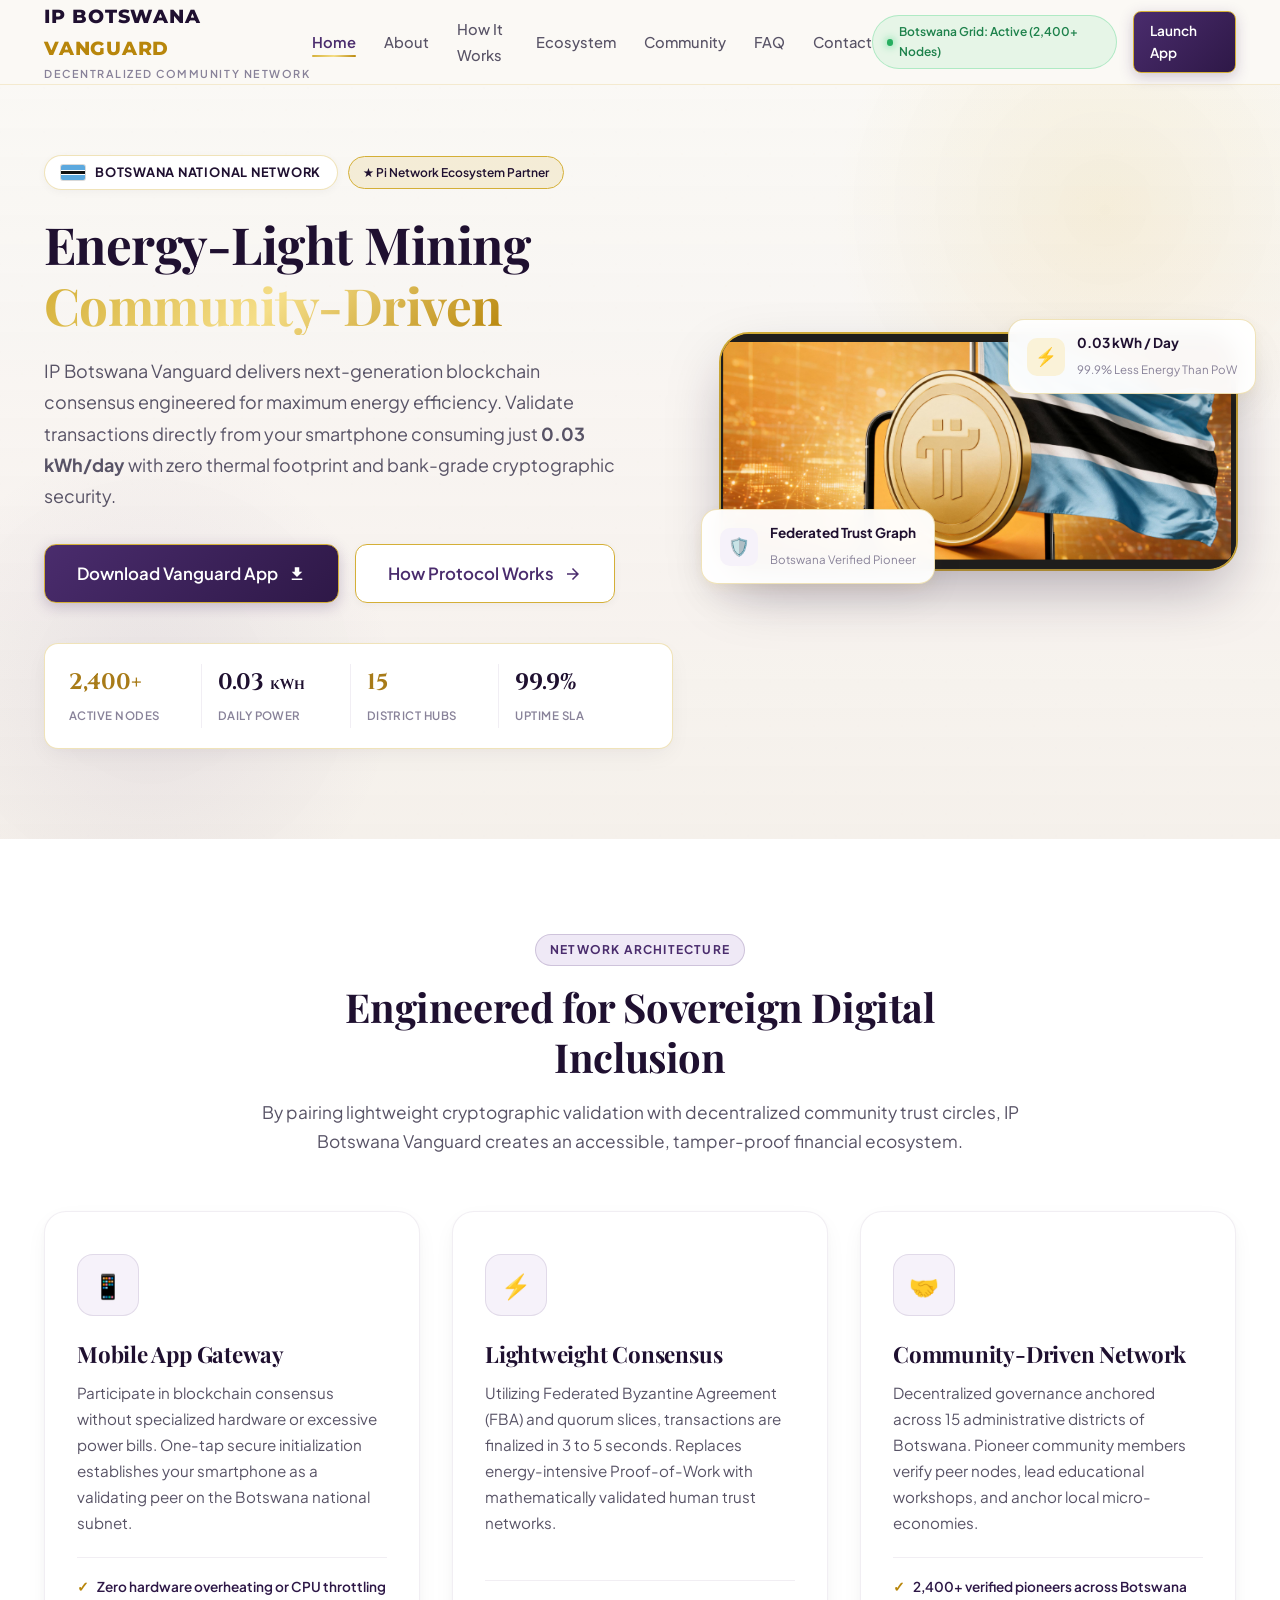
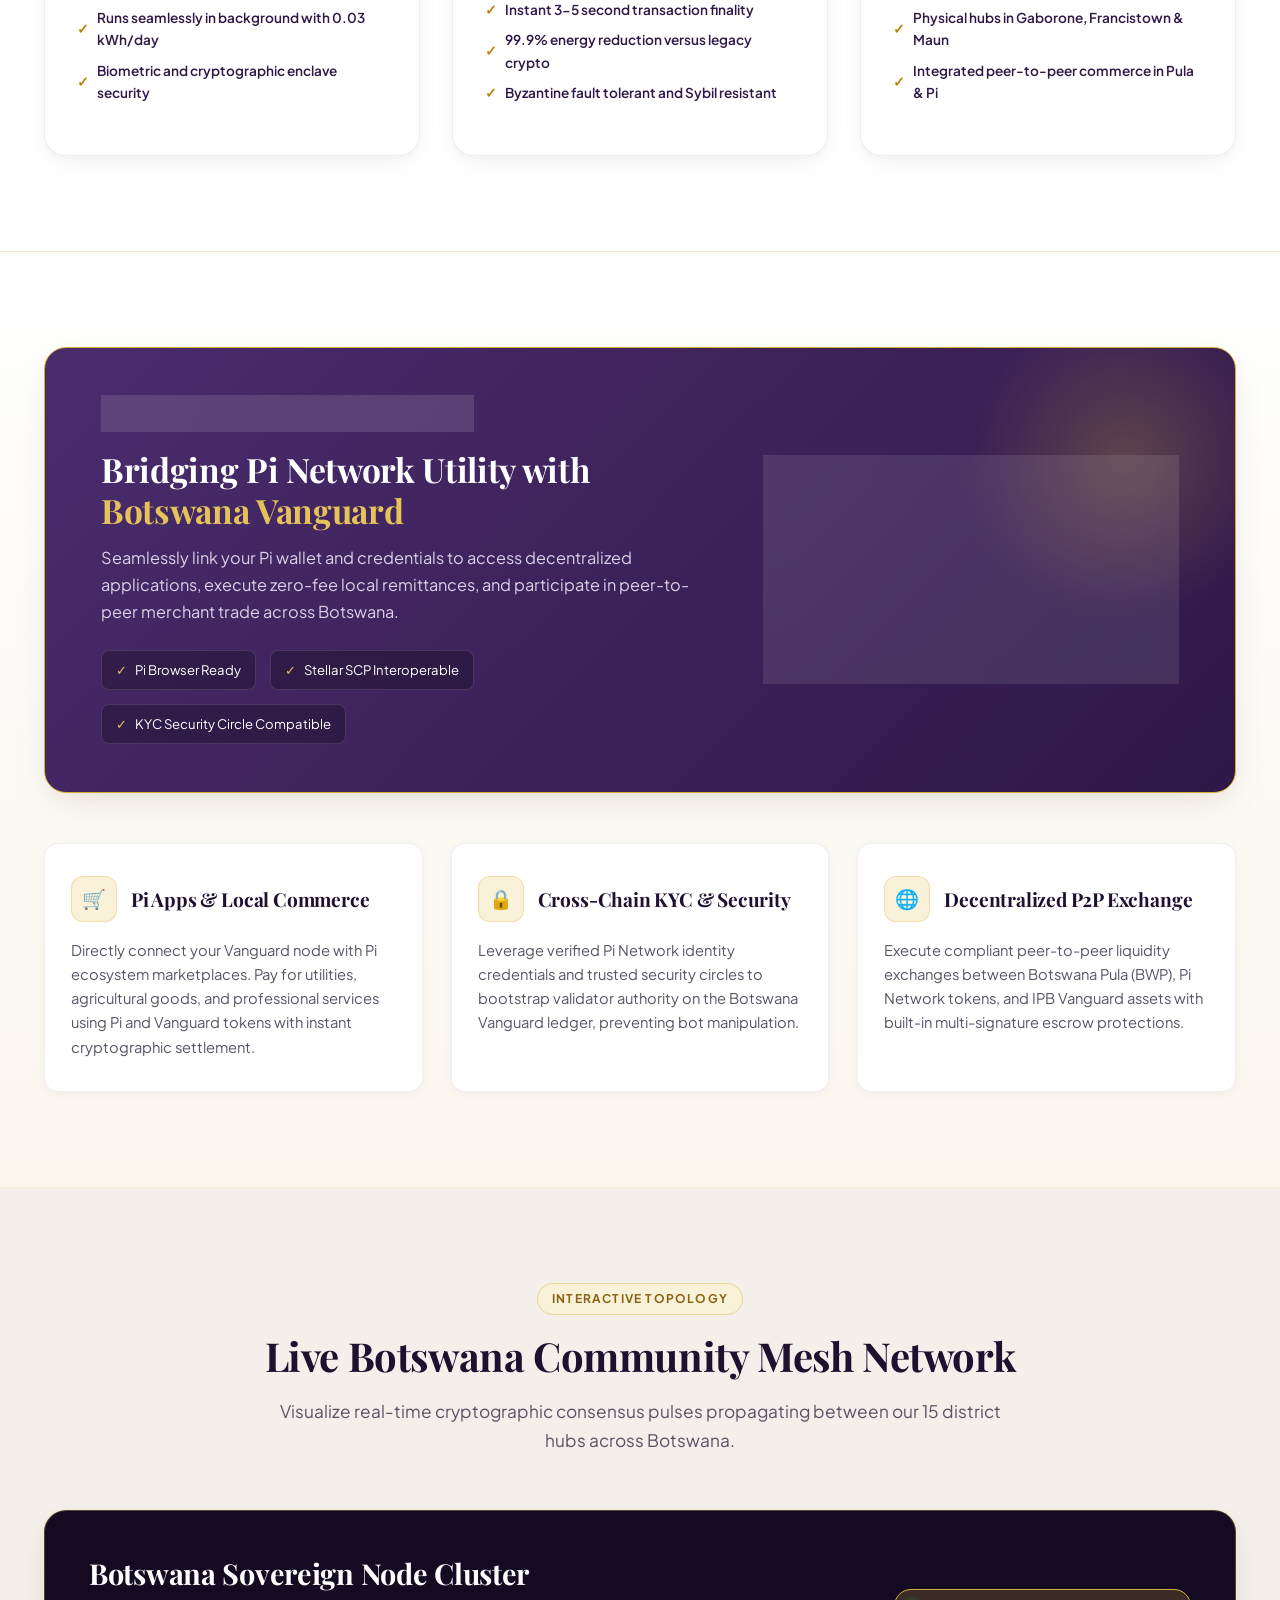
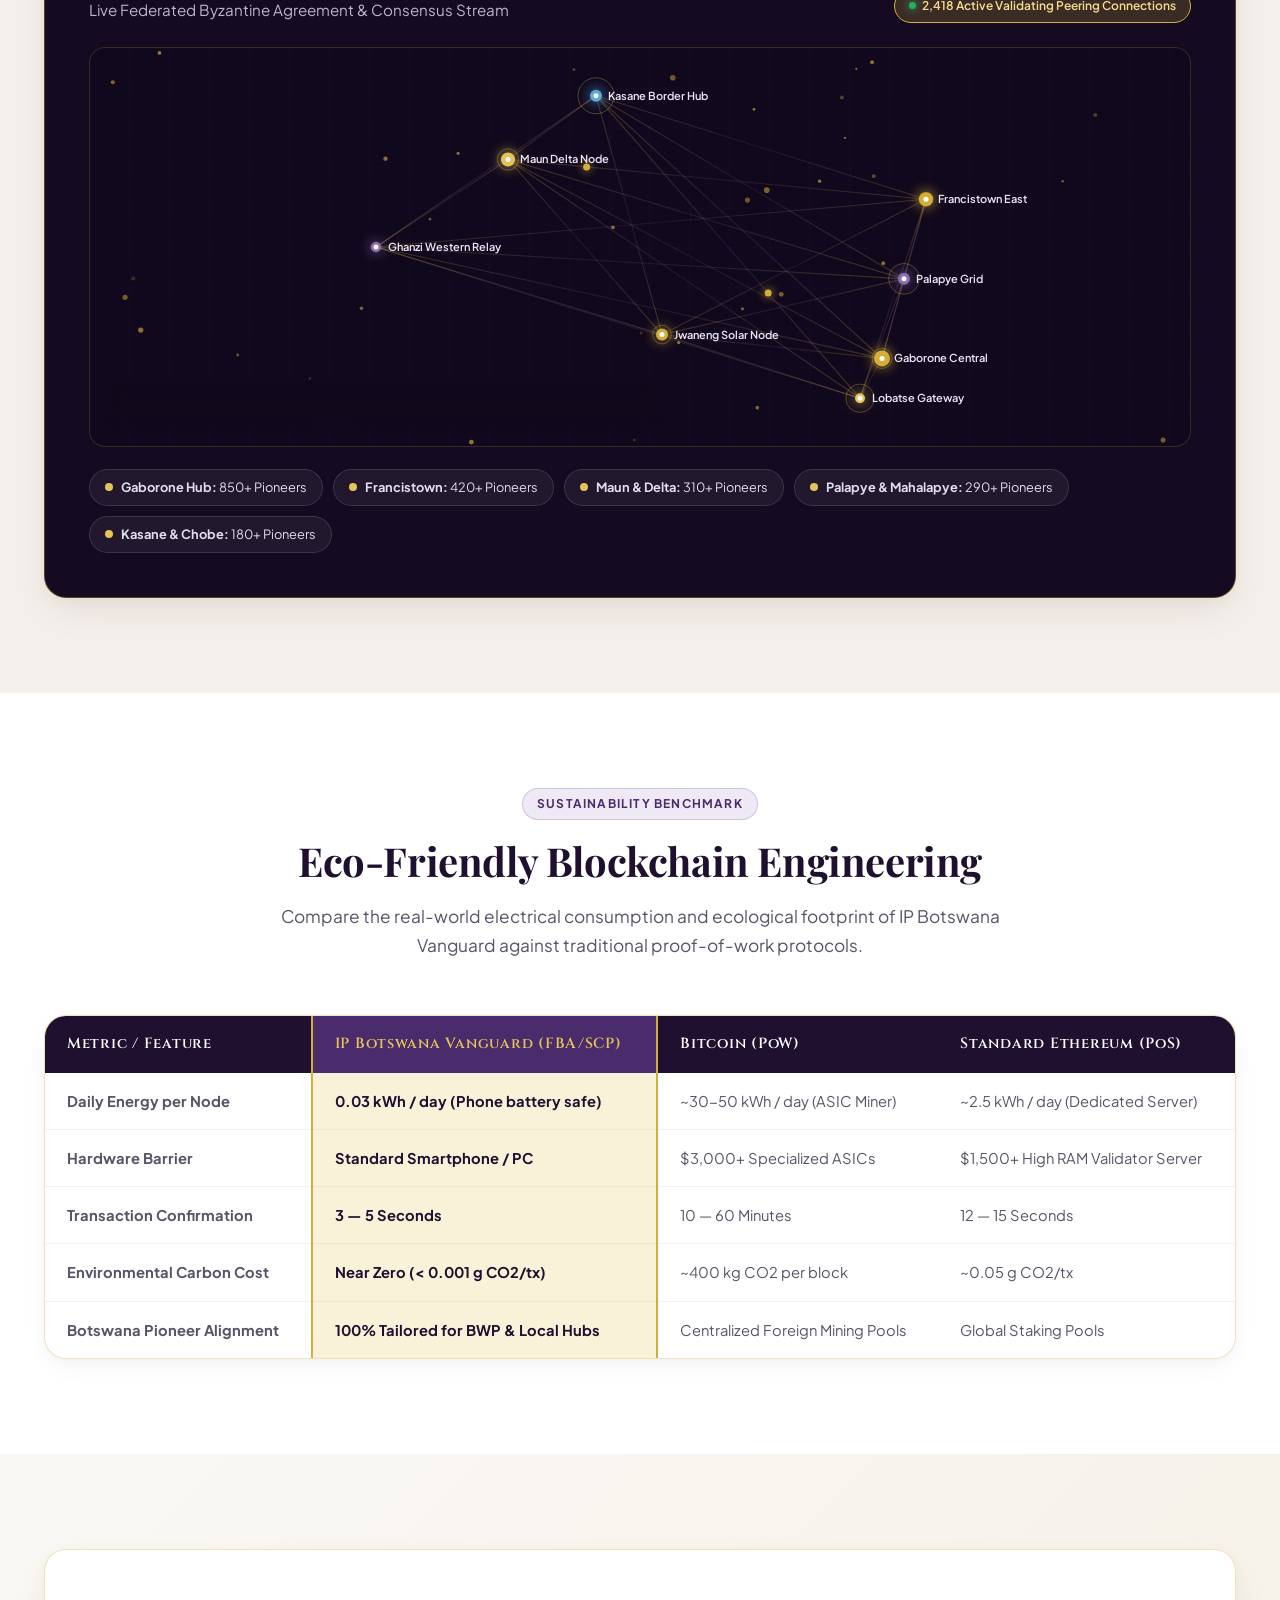
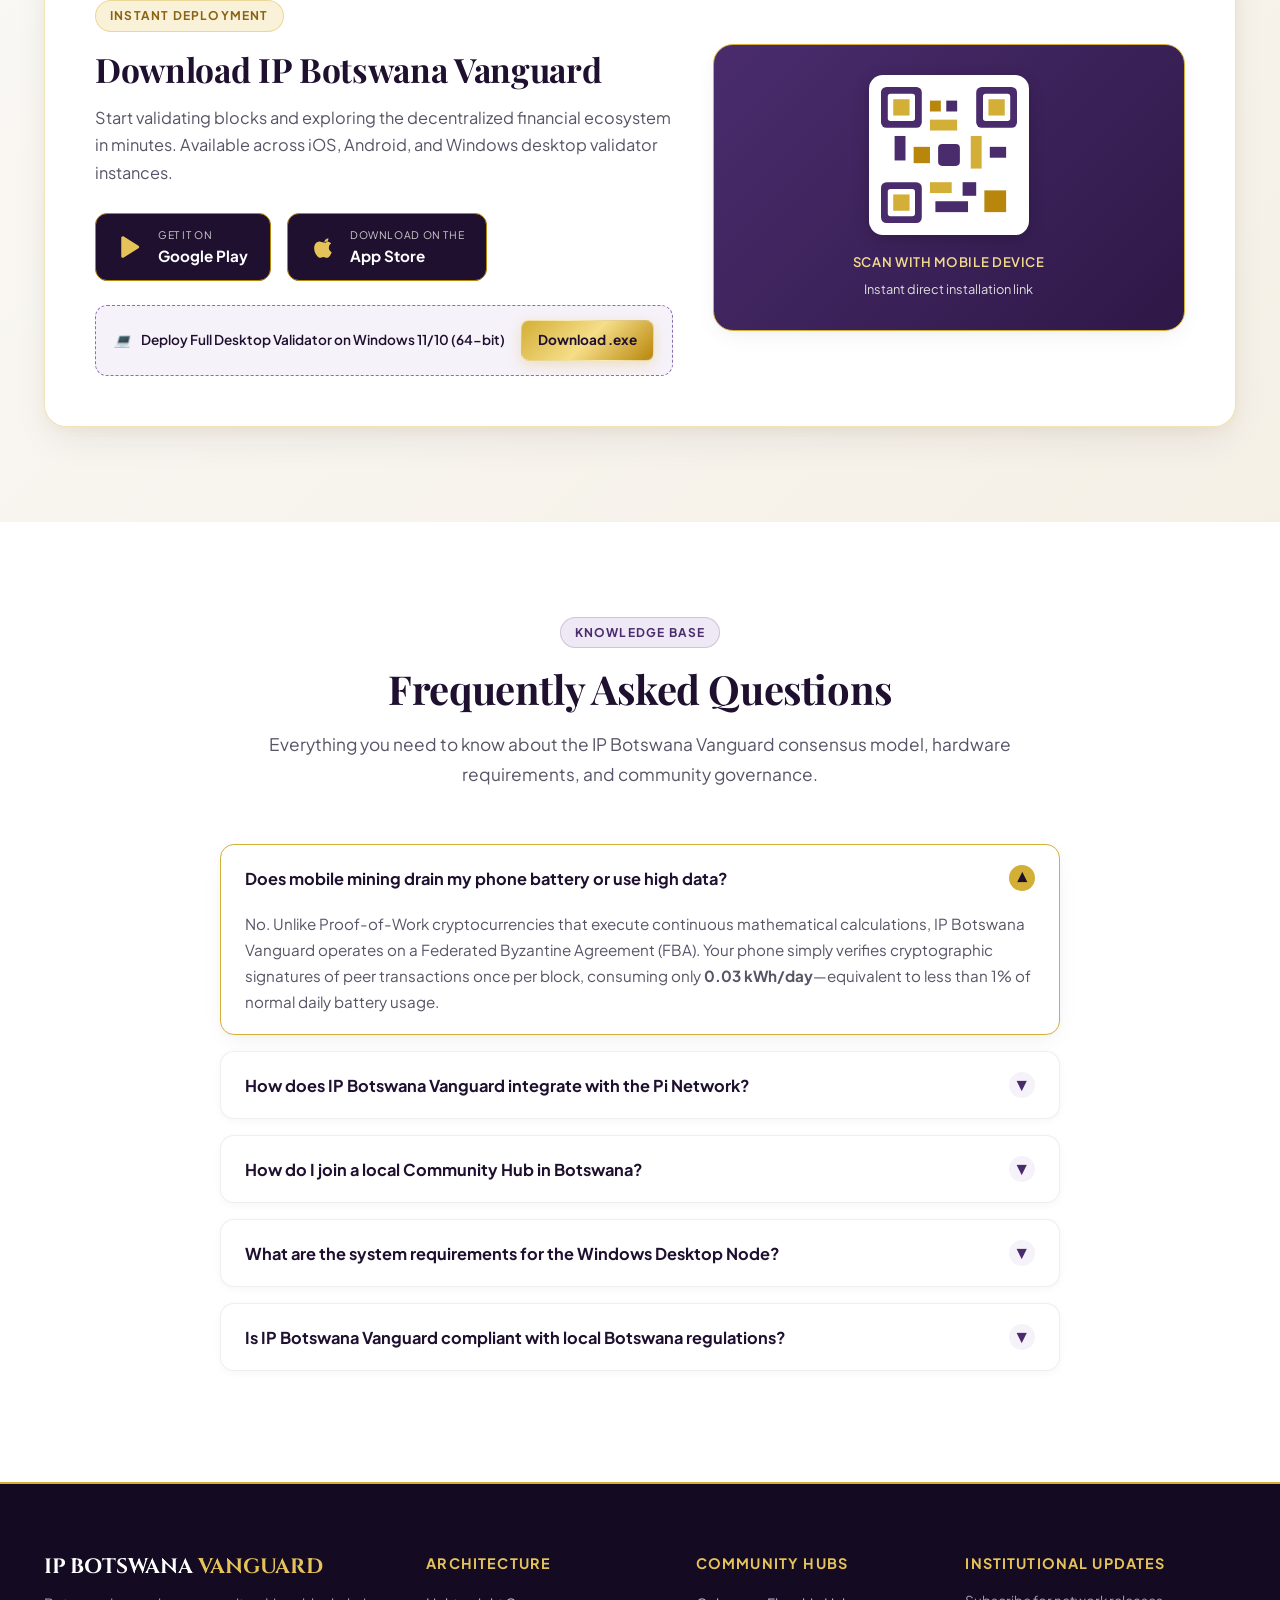
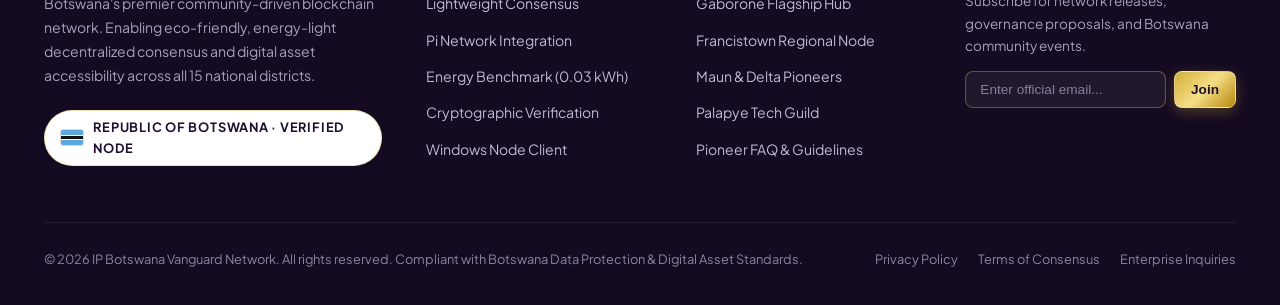
==== commit 370c55f3: "Restored original high-end luxury theme, clean text brand in header, and Botswana Flag Pi image in h" ====
--- a/index.html
+++ b/index.html
@@ -10,17 +10,18 @@
 </head>
 <body>
 
-
-        <!-- Site Header -->
+    <!-- Site Header -->
     <header class="site-header">
       <div class="container header-inner">
-        <!-- Brand Name (No Logo Image) -->
-        <a href="index.html" class="brand-name">
-          <span class="brand-gold">IP BOTSWANA</span>
-          <span class="brand-light">VANGUARD</span>
+        <!-- Text Brand Name (No Logo Image) -->
+        <a href="index.html" class="brand-logo">
+          <div class="logo-text">
+            <span class="logo-title">IP BOTSWANA <span>VANGUARD</span></span>
+            <span class="logo-tagline">Decentralized Community Network</span>
+          </div>
         </a>
 
-        <!-- Central Navigation Links (40px Spacing, White to Gold on Hover) -->
+        <!-- Navigation Menu -->
         <ul class="nav-menu">
           <li><a href="index.html" class="nav-link active">Home</a></li>
           <li><a href="about.html" class="nav-link ">About</a></li>
@@ -31,71 +32,104 @@
           <li><a href="contact.html" class="nav-link ">Contact</a></li>
         </ul>
 
-        <!-- Right Side Header Actions: Pi Badge & Gold CTA Button -->
+        <!-- Header Actions -->
         <div class="header-actions">
-          <div class="nav-pi-badge">
-            <span class="pi-icon">π</span>
-            <span>Pi Network Partner</span>
-          </div>
-          <a href="how-it-works.html" class="btn-launch-app">Launch App</a>
+          <div class="status-badge">
+            <span class="status-dot"></span>
+            <span>Botswana Grid: Active (2,400+ Nodes)</span>
+          </div>
+          <a href="how-it-works.html" class="btn btn-primary btn-sm">Launch App</a>
           <button class="mobile-toggle" aria-label="Toggle Navigation">☰</button>
         </div>
       </div>
     </header>
-
 
   <!-- =========================================================================
        HERO SECTION: Energy-Light Mining · Community-Driven
        ========================================================================= -->
-    <!-- =========================================================================
-       HERO SECTION: Energy-Light Mining · Community-Driven with Pi Flag Image
-       ========================================================================= -->
   <section class="hero-section">
-    <div class="hero-overlay"></div>
-    <div class="container hero-content-center">
-      
-      
-
-      <h1 class="hero-title">
-        Energy-Light Mining <br>
-        <span class="gold-accent">Community-Driven</span>
-      </h1>
-
-      <p class="hero-subtitle">
-        IP Botswana Vanguard delivers next-generation blockchain consensus engineered for maximum energy efficiency. Validate transactions directly from your smartphone consuming just <strong>0.03 kWh/day</strong> with zero thermal footprint and bank-grade cryptographic security.
-      </p>
-
-      <div class="hero-actions" style="justify-content: center;">
-        <a href="#downloads" class="btn btn-gold btn-lg">
-          <span>Download Vanguard App</span>
-          <svg width="18" height="18" viewBox="0 0 24 24" fill="currentColor"><path d="M19 9h-4V3H9v6H5l7 7 7-7zM5 18v2h14v-2H5z"/></svg>
-        </a>
-        <a href="how-it-works.html" class="btn btn-secondary btn-lg" style="background: rgba(255,255,255,0.9);">
-          <span>How Protocol Works</span>
-          <svg width="18" height="18" viewBox="0 0 24 24" fill="currentColor"><path d="M12 4l-1.41 1.41L16.17 11H4v2h12.17l-5.58 5.59L12 20l8-8z"/></svg>
-        </a>
-      </div>
-
-      <!-- Hero Metrics Strip -->
-      <div class="hero-metrics" style="max-width: 820px; width: 100%; background: rgba(255, 255, 255, 0.95); backdrop-filter: blur(12px);">
-        <div class="hero-metric-item">
-          <span class="metric-number gold">2,400+</span>
-          <span class="metric-label">Active Nodes</span>
-        </div>
-        <div class="hero-metric-item">
-          <span class="metric-number">0.03 <small style="font-size:0.9rem">kWh</small></span>
-          <span class="metric-label">Daily Power</span>
-        </div>
-        <div class="hero-metric-item">
-          <span class="metric-number gold">15</span>
-          <span class="metric-label">District Hubs</span>
-        </div>
-        <div class="hero-metric-item">
-          <span class="metric-number">99.9%</span>
-          <span class="metric-label">Uptime SLA</span>
-        </div>
-      </div>
-
+    <div class="container">
+      <div class="hero-grid">
+        
+        <!-- Left Content -->
+        <div class="hero-content">
+          <div class="hero-pill-badge">
+            <div class="flag-badge">
+              <span class="bw-flag-icon"></span>
+              <span class="flag-badge-text">Botswana National Network</span>
+            </div>
+            <div class="status-badge" style="background: rgba(212,175,55,0.15); border-color: var(--gold-500); color: var(--purple-900);">
+              ★ Pi Network Ecosystem Partner
+            </div>
+          </div>
+
+          <h1 class="hero-title">
+            Energy-Light Mining <br>
+            <span class="gold-accent">Community-Driven</span>
+          </h1>
+
+          <p class="hero-subtitle">
+            IP Botswana Vanguard delivers next-generation blockchain consensus engineered for maximum energy efficiency. Validate transactions directly from your smartphone consuming just <strong>0.03 kWh/day</strong> with zero thermal footprint and bank-grade cryptographic security.
+          </p>
+
+          <div class="hero-actions">
+            <a href="#downloads" class="btn btn-primary btn-lg">
+              <span>Download Vanguard App</span>
+              <svg width="18" height="18" viewBox="0 0 24 24" fill="currentColor"><path d="M19 9h-4V3H9v6H5l7 7 7-7zM5 18v2h14v-2H5z"/></svg>
+            </a>
+            <a href="how-it-works.html" class="btn btn-secondary btn-lg">
+              <span>How Protocol Works</span>
+              <svg width="18" height="18" viewBox="0 0 24 24" fill="currentColor"><path d="M12 4l-1.41 1.41L16.17 11H4v2h12.17l-5.58 5.59L12 20l8-8z"/></svg>
+            </a>
+          </div>
+
+          <!-- Hero Live Metrics Strip -->
+          <div class="hero-metrics">
+            <div class="hero-metric-item">
+              <span class="metric-number gold">2,400+</span>
+              <span class="metric-label">Active Nodes</span>
+            </div>
+            <div class="hero-metric-item">
+              <span class="metric-number">0.03 <small style="font-size:0.9rem">kWh</small></span>
+              <span class="metric-label">Daily Power</span>
+            </div>
+            <div class="hero-metric-item">
+              <span class="metric-number gold">15</span>
+              <span class="metric-label">District Hubs</span>
+            </div>
+            <div class="hero-metric-item">
+              <span class="metric-number">99.9%</span>
+              <span class="metric-label">Uptime SLA</span>
+            </div>
+          </div>
+        </div>
+
+        <!-- Right Visual: Prominent Botswana Flag & Pi Network Visual Card -->
+        <div class="hero-visual">
+          <!-- Floating Badges -->
+          <div class="floating-hero-badge top-right">
+            <div class="float-icon-box">⚡</div>
+            <div class="float-text">
+              <strong>0.03 kWh / Day</strong>
+              <span>99.9% Less Energy Than PoW</span>
+            </div>
+          </div>
+
+          <div class="floating-hero-badge bottom-left">
+            <div class="float-icon-box purple">🛡️</div>
+            <div class="float-text">
+              <strong>Federated Trust Graph</strong>
+              <span>Botswana Verified Pioneer</span>
+            </div>
+          </div>
+
+          <!-- Elevated Luxury Card with Botswana Flag & Pi Coin Image -->
+          <div class="hero-image-card">
+            <img src="assets/images/pi_botswana_hero.png" alt="Pi Network Coin and Botswana Flag">
+          </div>
+        </div>
+
+      </div>
     </div>
   </section>
 
@@ -299,31 +333,6 @@
           <div class="hub-pill-item">
             <span class="hub-node-dot"></span>
             <span><strong>Kasane & Chobe:</strong> 180+ Pioneers</span>
-          </div>
-        </div>
-      </div>
-
-      <!-- Real Asset Visual Showcase Cards -->
-      <div class="showcase-grid">
-        <div class="showcase-card">
-          <div class="showcase-img-wrap">
-            <img src="assets/images/vanguard_mobile_app.jpg" alt="Vanguard Mobile App Interface on Marble Desk">
-          </div>
-          <div class="showcase-body">
-            <span class="showcase-badge">Mobile Node Interface</span>
-            <h4>Executive Smartphone App Interface</h4>
-            <p>Designed with corporate sophistication: monitor 0.03 kWh daily efficiency, pioneer ranking, and Pi Network integration on iOS and Android.</p>
-          </div>
-        </div>
-
-        <div class="showcase-card">
-          <div class="showcase-img-wrap">
-            <img src="assets/images/botswana_network_nodes.jpg" alt="Botswana 3D Blockchain Topography">
-          </div>
-          <div class="showcase-body">
-            <span class="showcase-badge">National Grid Topology</span>
-            <h4>Geographical Consensus Relay</h4>
-            <p>Abstract 3D architectural rendering illustrating decentralized cryptographic block propagation across Botswana's national telecommunications backbone.</p>
           </div>
         </div>
       </div>
@@ -442,7 +451,6 @@
         <!-- Download QR Card -->
         <div class="download-qr-panel">
           <div class="qr-code-box">
-            <!-- Stylized Crisp QR Code SVG -->
             <svg viewBox="0 0 100 100" fill="#1F1030">
               <rect x="0" y="0" width="30" height="30" fill="#4A2C6D" rx="4"/>
               <rect x="5" y="5" width="20" height="20" fill="#FFF" rx="2"/>
@@ -557,73 +565,66 @@
     </div>
   </section>
 
-
-    <!-- Site Footer -->
-    <footer class="site-footer">
-      <div class="container">
-        <div class="footer-grid">
-          <!-- Brand Column -->
-          <div class="footer-brand">
-            <h4>IP BOTSWANA <span>VANGUARD</span></h4>
-            <p class="footer-desc">
-              Botswana's premier community-driven blockchain network. Enabling eco-friendly, energy-light decentralized consensus and digital asset accessibility across all 15 national districts.
-            </p>
-            <div class="flag-badge">
-              <span class="bw-flag-icon"></span>
-              <span class="flag-badge-text">Republic of Botswana · Verified Node</span>
-            </div>
-          </div>
-
-          <!-- Quick Links -->
-          <div class="footer-col">
-            <h5>Architecture</h5>
-            <ul class="footer-links">
-              <li><a href="how-it-works.html">Lightweight Consensus</a></li>
-              <li><a href="ecosystem.html">Pi Network Integration</a></li>
-              <li><a href="how-it-works.html#benchmark">Energy Benchmark (0.03 kWh)</a></li>
-              <li><a href="ecosystem.html#security">Cryptographic Verification</a></li>
-              <li><a href="how-it-works.html#downloads">Windows Node Client</a></li>
-            </ul>
-          </div>
-
-          <!-- Community -->
-          <div class="footer-col">
-            <h5>Community Hubs</h5>
-            <ul class="footer-links">
-              <li><a href="community.html#gaborone">Gaborone Flagship Hub</a></li>
-              <li><a href="community.html#francistown">Francistown Regional Node</a></li>
-              <li><a href="community.html#maun">Maun & Delta Pioneers</a></li>
-              <li><a href="community.html#palapye">Palapye Tech Guild</a></li>
-              <li><a href="faq.html">Pioneer FAQ & Guidelines</a></li>
-            </ul>
-          </div>
-
-          <!-- Newsletter / Compliance -->
-          <div class="footer-col footer-newsletter">
-            <h5>Institutional Updates</h5>
-            <p>Subscribe for network releases, governance proposals, and Botswana community events.</p>
-            <form class="newsletter-form" onsubmit="event.preventDefault(); alert('Thank you for subscribing to IP Botswana Vanguard updates.');">
-              <input type="email" class="newsletter-input" placeholder="Enter official email..." required>
-              <button type="submit" class="btn btn-gold btn-sm">Join</button>
-            </form>
-          </div>
-        </div>
-
-        <div class="footer-bottom">
-          <div>
-            &copy; 2026 IP Botswana Vanguard Network. All rights reserved. Compliant with Botswana Data Protection & Digital Asset Standards.
-          </div>
-          <div class="footer-legal">
-            <a href="faq.html">Privacy Policy</a>
-            <a href="faq.html">Terms of Consensus</a>
-            <a href="contact.html">Enterprise Inquiries</a>
-          </div>
-        </div>
-      </div>
-    </footer>
-
-
-  <!-- Scripts -->
+  <!-- Site Footer -->
+  <footer class="site-footer">
+    <div class="container">
+      <div class="footer-grid">
+        <div class="footer-brand">
+          <h4>IP BOTSWANA <span>VANGUARD</span></h4>
+          <p class="footer-desc">
+            Botswana's premier community-driven blockchain network. Enabling eco-friendly, energy-light decentralized consensus and digital asset accessibility across all 15 national districts.
+          </p>
+          <div class="flag-badge">
+            <span class="bw-flag-icon"></span>
+            <span class="flag-badge-text">Republic of Botswana · Verified Node</span>
+          </div>
+        </div>
+
+        <div class="footer-col">
+          <h5>Architecture</h5>
+          <ul class="footer-links">
+            <li><a href="how-it-works.html">Lightweight Consensus</a></li>
+            <li><a href="ecosystem.html">Pi Network Integration</a></li>
+            <li><a href="how-it-works.html#benchmark">Energy Benchmark (0.03 kWh)</a></li>
+            <li><a href="ecosystem.html#security">Cryptographic Verification</a></li>
+            <li><a href="how-it-works.html#downloads">Windows Node Client</a></li>
+          </ul>
+        </div>
+
+        <div class="footer-col">
+          <h5>Community Hubs</h5>
+          <ul class="footer-links">
+            <li><a href="community.html#gaborone">Gaborone Flagship Hub</a></li>
+            <li><a href="community.html#francistown">Francistown Regional Node</a></li>
+            <li><a href="community.html#maun">Maun & Delta Pioneers</a></li>
+            <li><a href="community.html#palapye">Palapye Tech Guild</a></li>
+            <li><a href="faq.html">Pioneer FAQ & Guidelines</a></li>
+          </ul>
+        </div>
+
+        <div class="footer-col footer-newsletter">
+          <h5>Institutional Updates</h5>
+          <p>Subscribe for network releases, governance proposals, and Botswana community events.</p>
+          <form class="newsletter-form" onsubmit="event.preventDefault(); alert('Thank you for subscribing to IP Botswana Vanguard updates.');">
+            <input type="email" class="newsletter-input" placeholder="Enter official email..." required>
+            <button type="submit" class="btn btn-gold btn-sm">Join</button>
+          </form>
+        </div>
+      </div>
+
+      <div class="footer-bottom">
+        <div>
+          &copy; 2026 IP Botswana Vanguard Network. All rights reserved. Compliant with Botswana Data Protection & Digital Asset Standards.
+        </div>
+        <div class="footer-legal">
+          <a href="faq.html">Privacy Policy</a>
+          <a href="faq.html">Terms of Consensus</a>
+          <a href="contact.html">Enterprise Inquiries</a>
+        </div>
+      </div>
+    </div>
+  </footer>
+
   <script src="assets/js/main.js"></script>
 </body>
 </html>
--- a/assets/css/style.css
+++ b/assets/css/style.css
@@ -1,159 +1,281 @@
 /* ==========================================================================
-   Header & Navigation — Redesigned (Dark Glass, Gold/White Text, 40px Spacing)
+   IP BOTSWANA VANGUARD — DESIGN SYSTEM & STYLESHEET
+   Aesthetic: High-End Corporate Fintech, Light & Airy, Royal Purple & Gold
+   ========================================================================== */
+
+@import url('https://fonts.googleapis.com/css2?family=Cinzel:wght@500;600;700;800&family=Plus+Jakarta+Sans:wght@300;400;500;600;700;800&family=Playfair+Display:ital,wght@0,600;0,700;1,600&family=Montserrat:wght@500;600;700;800;900&display=swap');
+
+:root {
+  /* --- Primary Color Palette --- */
+  --bg-main: #FAF8F5;            /* Warm off-white / light cream */
+  --bg-surface: #FFFFFF;         /* Pure crisp white for cards */
+  --bg-surface-alt: #F4EFEA;     /* Soft ivory stone */
+  --bg-purple-subtle: #F6F2FA;   /* Very light royal purple tint */
+  --bg-gold-subtle: #FDF9EE;     /* Very light champagne gold tint */
+  
+  /* --- Royal Purple Accents --- */
+  --purple-950: #140A21;         /* Deepest obsidian purple */
+  --purple-900: #1F1030;         /* Dark imperial purple */
+  --purple-800: #2E1847;         /* Deep imperial purple */
+  --purple-700: #4A2C6D;         /* Primary brand purple */
+  --purple-600: #5D3B87;         /* Medium royal purple */
+  --purple-500: #6B4C8A;         /* Vanguard violet */
+  --purple-400: #8E6EB3;         /* Soft purple */
+  --purple-100: #EFE9F6;         /* Light purple border/bg */
+
+  /* --- Gold Luxury Accents --- */
+  --gold-800: #8A6414;           /* Deep bronze gold */
+  --gold-700: #A87B18;           /* Burnished gold */
+  --gold-600: #B8860B;           /* Dark goldenrod */
+  --gold-500: #D4AF37;           /* Primary metallic gold */
+  --gold-400: #E5C358;           /* Radiant champagne gold */
+  --gold-300: #F3DC8E;           /* Soft pastel gold */
+  --gold-100: #FAF2D8;           /* Pale gold badge background */
+  --gold-gradient: linear-gradient(135deg, #D4AF37 0%, #F5DE88 50%, #B8860B 100%);
+  --gold-gradient-soft: linear-gradient(135deg, rgba(212,175,55,0.15) 0%, rgba(245,222,136,0.25) 50%, rgba(184,134,11,0.15) 100%);
+  --purple-gradient: linear-gradient(135deg, #4A2C6D 0%, #2E1847 100%);
+  --purple-gold-gradient: linear-gradient(135deg, #4A2C6D 0%, #351C52 60%, #B8860B 100%);
+
+  /* --- Botswana National Colors --- */
+  --bw-blue: #00CBFF;
+  --bw-blue-muted: #5BA8DE;
+  --bw-blue-soft: rgba(91, 168, 222, 0.12);
+  --bw-black: #1A1A1A;
+  --bw-white: #FFFFFF;
+
+  /* --- Typography & Text --- */
+  --text-primary: #181424;       /* Deep obsidian text */
+  --text-secondary: #585366;     /* Slate subtitle text */
+  --text-muted: #888299;         /* Muted meta text */
+  --text-light: #FBF9F5;         /* Inverted text */
+  --font-serif: 'Playfair Display', Georgia, serif;
+  --font-sans: 'Plus Jakarta Sans', -apple-system, BlinkMacSystemFont, 'Segoe UI', Roboto, sans-serif;
+  --font-display: 'Cinzel', Georgia, serif;
+
+  /* --- Shadows & Borders --- */
+  --border-subtle: rgba(74, 44, 109, 0.08);
+  --border-gold: rgba(212, 175, 55, 0.35);
+  --border-gold-strong: rgba(212, 175, 55, 0.7);
+  --shadow-sm: 0 2px 8px rgba(31, 16, 48, 0.04);
+  --shadow-md: 0 8px 24px -4px rgba(31, 16, 48, 0.06), 0 2px 6px rgba(0,0,0,0.02);
+  --shadow-lg: 0 16px 40px -8px rgba(31, 16, 48, 0.09), 0 4px 12px rgba(212, 175, 55, 0.08);
+  --shadow-gold-glow: 0 0 25px rgba(212, 175, 55, 0.25);
+  --shadow-purple-glow: 0 8px 30px rgba(74, 44, 109, 0.25);
+
+  /* --- Radius --- */
+  --radius-sm: 8px;
+  --radius-md: 14px;
+  --radius-lg: 22px;
+  --radius-full: 9999px;
+
+  /* --- Layout --- */
+  --max-width: 1240px;
+  --header-height: 84px;
+}
+
+*, *::before, *::after {
+  box-sizing: border-box;
+  margin: 0;
+  padding: 0;
+}
+
+html {
+  scroll-behavior: smooth;
+  font-size: 16px;
+  -webkit-font-smoothing: antialiased;
+  -moz-osx-font-smoothing: grayscale;
+}
+
+body {
+  font-family: var(--font-sans);
+  background-color: var(--bg-main);
+  color: var(--text-primary);
+  line-height: 1.65;
+  overflow-x: hidden;
+  position: relative;
+}
+
+body::before {
+  content: "";
+  position: fixed;
+  top: 0;
+  left: 0;
+  width: 100vw;
+  height: 100vh;
+  background-image: 
+    radial-gradient(rgba(212, 175, 55, 0.05) 1px, transparent 1px),
+    radial-gradient(rgba(74, 44, 109, 0.03) 1px, transparent 1px);
+  background-size: 44px 44px;
+  background-position: 0 0, 22px 22px;
+  pointer-events: none;
+  z-index: -1;
+}
+
+h1, h2, h3, h4, h5, h6 {
+  font-family: var(--font-serif);
+  color: var(--purple-900);
+  font-weight: 700;
+  line-height: 1.25;
+  letter-spacing: -0.01em;
+}
+
+p {
+  color: var(--text-secondary);
+}
+
+a {
+  color: inherit;
+  text-decoration: none;
+  transition: all 0.25s ease;
+}
+
+img {
+  max-width: 100%;
+  height: auto;
+  display: block;
+}
+
+.container {
+  width: 100%;
+  max-width: var(--max-width);
+  margin-left: auto;
+  margin-right: auto;
+  padding-left: 24px;
+  padding-right: 24px;
+}
+
+/* ==========================================================================
+   Header & Navigation (Clean Text Brand, No Image Logo)
    ========================================================================== */
 .site-header {
   position: sticky;
   top: 0;
   z-index: 1000;
-  background: rgba(10, 10, 20, 0.85);
-  backdrop-filter: blur(8px);
-  -webkit-backdrop-filter: blur(8px);
-  border-bottom: 1px solid rgba(255, 255, 255, 0.1);
+  background: rgba(251, 249, 245, 0.94);
+  backdrop-filter: blur(18px);
+  -webkit-backdrop-filter: blur(18px);
+  border-bottom: 1px solid rgba(212, 175, 55, 0.2);
   transition: all 0.3s ease;
 }
 
 .site-header.scrolled {
-  background: rgba(8, 8, 16, 0.95);
-  box-shadow: 0 4px 24px rgba(0, 0, 0, 0.5);
+  background: rgba(255, 255, 255, 0.98);
+  box-shadow: 0 4px 20px rgba(31, 16, 48, 0.06);
 }
 
 .header-inner {
   display: flex;
   align-items: center;
   justify-content: space-between;
-  height: 80px;
-}
-
-/* Text-Only Brand Element */
-.brand-name {
-  font-family: 'Montserrat', sans-serif;
-  font-size: 1.25rem;
+  height: var(--header-height);
+}
+
+.brand-logo {
+  display: flex;
+  align-items: center;
+  text-decoration: none;
+}
+
+.logo-text {
+  display: flex;
+  flex-direction: column;
+}
+
+.logo-title {
+  font-family: 'Montserrat', var(--font-display), sans-serif;
+  font-size: 1.2rem;
   font-weight: 800;
-  letter-spacing: 0.05em;
-  text-decoration: none;
-  display: inline-flex;
-  align-items: center;
-  gap: 6px;
+  letter-spacing: 0.04em;
+  color: var(--purple-900);
+}
+
+.logo-title span {
+  color: var(--gold-600);
+}
+
+.logo-tagline {
+  font-size: 0.68rem;
   text-transform: uppercase;
-}
-
-.brand-name .brand-gold {
-  color: #D4AF37;
-  font-weight: 900;
-}
-
-.brand-name .brand-light {
-  color: #FFFFFF;
-  font-weight: 700;
-}
-
-/* Central Navigation Links */
+  letter-spacing: 0.14em;
+  color: var(--text-muted);
+  font-weight: 600;
+}
+
 .nav-menu {
   display: flex;
   align-items: center;
-  gap: 40px;
+  gap: 28px;
   list-style: none;
-  margin: 0;
-  padding: 0;
 }
 
 .nav-link {
-  font-family: 'Poppins', 'Montserrat', sans-serif;
-  font-size: 0.94rem;
+  font-size: 0.92rem;
   font-weight: 500;
-  color: #FFFFFF;
+  color: var(--text-secondary);
   position: relative;
   padding: 6px 0;
-  transition: color 0.25s ease;
-  text-decoration: none;
+  transition: color 0.2s ease;
 }
 
 .nav-link:hover, .nav-link.active {
-  color: #D4AF37 !important;
+  color: var(--purple-700);
   font-weight: 600;
 }
 
 .nav-link.active::after, .nav-link:hover::after {
   content: '';
   position: absolute;
-  bottom: -2px;
+  bottom: 0;
   left: 0;
   width: 100%;
   height: 2px;
-  background: #D4AF37;
+  background: var(--gold-gradient);
   border-radius: 2px;
 }
 
-/* Header Actions */
 .header-actions {
   display: flex;
   align-items: center;
   gap: 16px;
 }
 
-/* Pi Network Ecosystem Partner Badge in Navbar */
-.nav-pi-badge {
+.status-badge {
   display: inline-flex;
   align-items: center;
   gap: 6px;
   padding: 6px 14px;
-  border-radius: 50px;
-  background: rgba(212, 175, 55, 0.15);
-  border: 1px solid rgba(212, 175, 55, 0.4);
-  font-size: 0.76rem;
-  font-weight: 700;
-  color: #D4AF37;
-  letter-spacing: 0.03em;
-  font-family: 'Poppins', sans-serif;
-  white-space: nowrap;
-}
-
-.nav-pi-badge span.pi-icon {
-  font-family: serif;
-  font-weight: 900;
-  font-size: 0.95rem;
-}
-
-/* Launch App Button */
-.btn-launch-app {
-  display: inline-flex;
-  align-items: center;
-  justify-content: center;
-  padding: 10px 24px;
-  background-color: #D4AF37;
-  color: #000000 !important;
-  font-family: 'Montserrat', sans-serif;
-  font-size: 0.9rem;
-  font-weight: 800;
-  border-radius: 50px;
-  text-decoration: none;
-  border: none;
-  transition: all 0.25s ease;
-  box-shadow: 0 4px 15px rgba(212, 175, 55, 0.35);
-  white-space: nowrap;
-}
-
-.btn-launch-app:hover {
-  background-color: #E5C358;
-  color: #000000 !important;
-  transform: translateY(-2px);
-  box-shadow: 0 6px 20px rgba(212, 175, 55, 0.55);
+  border-radius: var(--radius-full);
+  background: rgba(46, 204, 113, 0.1);
+  border: 1px solid rgba(46, 204, 113, 0.3);
+  font-size: 0.75rem;
+  font-weight: 600;
+  color: #1e824c;
+}
+
+.status-dot {
+  width: 7px;
+  height: 7px;
+  border-radius: 50%;
+  background: #27ae60;
+  box-shadow: 0 0 8px #2ecc71;
+  animation: pulse-green 2s infinite ease-in-out;
+}
+
+@keyframes pulse-green {
+  0%, 100% { opacity: 1; transform: scale(1); }
+  50% { opacity: 0.4; transform: scale(0.8); }
 }
 
 .mobile-toggle {
   display: none;
   background: none;
   border: none;
-  font-size: 1.8rem;
-  color: #D4AF37;
+  font-size: 1.5rem;
+  color: var(--purple-800);
   cursor: pointer;
-  padding: 4px;
-}
-
-
-/* ==========================================================================
-   Buttons & UI Elements
-   ========================================================================== */
+}
+
+/* Buttons */
 .btn {
   display: inline-flex;
   align-items: center;
@@ -224,17 +346,6 @@
   border-color: var(--gold-600);
 }
 
-.btn-outline {
-  background: transparent;
-  color: var(--purple-800);
-  border: 1px solid rgba(74, 44, 109, 0.2);
-}
-
-.btn-outline:hover {
-  background: rgba(74, 44, 109, 0.05);
-  border-color: var(--purple-600);
-}
-
 .btn-sm {
   padding: 8px 16px;
   font-size: 0.85rem;
@@ -295,52 +406,15 @@
   color: var(--purple-900);
 }
 
-/* Hero Section */
+/* ==========================================================================
+   Hero Section: 2-Column Luxury Layout with Botswana Flag & Pi Coin Visual
+   ========================================================================== */
 .hero-section {
-    background-image: url('https://raw.githubusercontent.com/GospelMage/IPworks/main/assets/images/pi_botswana_hero.png');
-    background-size: cover;
-    background-position: center;
-    background-repeat: no-repeat;
-    height: 100vh;
-    width: 100%;
-    display: flex;
-    flex-direction: column;
-    justify-content: center;
-    align-items: center;
-    text-align: center;
-    position: relative;
-}
-
-.hero-overlay {
-    position: absolute;
-    inset: 0;
-    background: linear-gradient(180deg, rgba(20, 10, 33, 0.65) 0%, rgba(31, 16, 48, 0.75) 100%);
-    pointer-events: none;
-}
-
-.hero-content-center {
-    position: relative;
-    z-index: 2;
-    max-width: 860px;
-    margin: 0 auto;
-    padding: 0 20px;
-    display: flex;
-    flex-direction: column;
-    align-items: center;
-}
-
-.hero-section .hero-title {
-    color: #FFFFFF;
-    text-shadow: 0 4px 20px rgba(0, 0, 0, 0.4);
-}
-
-.hero-section .hero-subtitle {
-    color: #F0EAF8;
-    text-shadow: 0 2px 10px rgba(0, 0, 0, 0.5);
-    margin-left: auto;
-    margin-right: auto;
-}
-
+  position: relative;
+  padding: 70px 0 90px;
+  overflow: hidden;
+  background: linear-gradient(180deg, rgba(250, 248, 245, 0.8) 0%, rgba(244, 239, 234, 0.9) 100%);
+}
 
 .hero-section::before {
   content: '';
@@ -368,14 +442,21 @@
 
 .hero-grid {
   display: grid;
-  grid-template-columns: 1.15fr 0.95fr;
-  gap: 50px;
+  grid-template-columns: 1.1fr 0.9fr;
+  gap: 48px;
   align-items: center;
 }
 
 .hero-content {
   position: relative;
   z-index: 2;
+}
+
+.hero-pill-badge {
+  display: inline-flex;
+  align-items: center;
+  gap: 10px;
+  margin-bottom: 24px;
 }
 
 .hero-title {
@@ -449,7 +530,7 @@
   letter-spacing: 0.04em;
 }
 
-/* Phone Mockup Frame */
+/* Hero Right Visual: Pi Network & Botswana Flag Showcase Card */
 .hero-visual {
   position: relative;
   display: flex;
@@ -457,202 +538,28 @@
   align-items: center;
 }
 
-.mockup-container {
-  position: relative;
+.hero-image-card {
+  position: relative;
+  z-index: 2;
+  border-radius: 28px;
+  overflow: hidden;
+  box-shadow: 0 25px 60px -10px rgba(31, 16, 48, 0.35), 0 0 0 2px var(--gold-500);
+  background: #140A24;
+  transition: transform 0.4s ease, box-shadow 0.4s ease;
+}
+
+.hero-image-card:hover {
+  transform: translateY(-6px);
+  box-shadow: 0 30px 70px -10px rgba(31, 16, 48, 0.45), var(--shadow-gold-glow);
+}
+
+.hero-image-card img {
   width: 100%;
-  max-width: 420px;
-}
-
-.mockup-backdrop-card {
-  position: absolute;
-  inset: -15px;
-  background: linear-gradient(135deg, rgba(212, 175, 55, 0.2) 0%, rgba(74, 44, 109, 0.1) 100%);
-  border-radius: 40px;
-  filter: blur(24px);
-  z-index: 1;
-}
-
-.phone-mockup-frame {
-  position: relative;
-  z-index: 2;
-  background: #140A24;
-  border-radius: 40px;
-  padding: 12px;
-  box-shadow: 0 25px 60px -10px rgba(31, 16, 48, 0.4), 0 0 0 2px rgba(212, 175, 55, 0.5);
-  border: 4px solid #362052;
-}
-
-.phone-screen {
-  background: #190F2C;
-  border-radius: 30px;
-  overflow: hidden;
-  color: #FFFFFF;
-  font-size: 0.85rem;
-}
-
-.phone-status-bar {
-  display: flex;
-  justify-content: space-between;
-  align-items: center;
-  padding: 10px 18px 6px;
-  font-size: 0.72rem;
-  color: #BBB;
-  border-bottom: 1px solid rgba(255, 255, 255, 0.06);
-}
-
-.phone-app-header {
-  display: flex;
-  justify-content: space-between;
-  align-items: center;
-  padding: 12px 18px;
-  background: rgba(74, 44, 109, 0.45);
-  border-bottom: 1px solid rgba(212, 175, 55, 0.2);
-}
-
-.phone-app-brand {
-  display: flex;
-  align-items: center;
-  gap: 8px;
-  font-family: var(--font-display);
-  font-weight: 700;
-  font-size: 0.88rem;
-  color: #FFF;
-}
-
-.phone-app-brand span {
-  color: var(--gold-400);
-}
-
-.phone-node-status {
-  background: rgba(39, 174, 96, 0.2);
-  color: #2ecc71;
-  border: 1px solid rgba(46, 204, 113, 0.4);
-  padding: 2px 8px;
-  border-radius: 12px;
-  font-size: 0.68rem;
-  font-weight: 600;
-}
-
-.phone-body {
-  padding: 16px;
-}
-
-.phone-mining-card {
-  background: linear-gradient(135deg, rgba(74, 44, 109, 0.7) 0%, rgba(31, 16, 48, 0.9) 100%);
-  border: 1px solid rgba(212, 175, 55, 0.45);
-  border-radius: 18px;
-  padding: 16px;
-  text-align: center;
-  position: relative;
-  overflow: hidden;
-  margin-bottom: 14px;
-}
-
-.mining-gauge-wrap {
-  width: 84px;
-  height: 84px;
-  margin: 0 auto 10px;
-  border-radius: 50%;
-  background: rgba(0, 0, 0, 0.35);
-  border: 2px solid var(--gold-500);
-  display: flex;
-  flex-direction: column;
-  align-items: center;
-  justify-content: center;
-  box-shadow: 0 0 20px rgba(212, 175, 55, 0.3);
-  animation: pulse-ring 3s infinite ease-in-out;
-}
-
-@keyframes pulse-ring {
-  0%, 100% { box-shadow: 0 0 15px rgba(212, 175, 55, 0.2); }
-  50% { box-shadow: 0 0 30px rgba(212, 175, 55, 0.55); }
-}
-
-.mining-symbol {
-  font-size: 1.3rem;
-  color: var(--gold-400);
-  font-family: var(--font-display);
-}
-
-.mining-status-text {
-  font-size: 0.62rem;
-  color: #2ecc71;
-  text-transform: uppercase;
-  letter-spacing: 0.08em;
-  font-weight: 700;
-}
-
-.phone-balance-val {
-  font-size: 1.4rem;
-  font-weight: 700;
-  color: #FFFFFF;
-  margin-bottom: 2px;
-  font-family: var(--font-display);
-}
-
-.phone-balance-val span {
-  color: var(--gold-400);
-  font-size: 0.85rem;
-}
-
-.phone-energy-row {
-  display: flex;
-  justify-content: space-between;
-  background: rgba(0, 0, 0, 0.3);
-  padding: 8px 12px;
-  border-radius: 10px;
-  font-size: 0.72rem;
-  margin-top: 10px;
-  border: 1px solid rgba(255, 255, 255, 0.08);
-}
-
-.phone-energy-row .energy-val {
-  color: #2ecc71;
-  font-weight: 700;
-}
-
-.phone-grid-stats {
-  display: grid;
-  grid-template-columns: 1fr 1fr;
-  gap: 10px;
-  margin-bottom: 14px;
-}
-
-.phone-mini-stat {
-  background: rgba(255, 255, 255, 0.04);
-  border: 1px solid rgba(255, 255, 255, 0.08);
-  border-radius: 12px;
-  padding: 10px;
-}
-
-.phone-mini-stat .p-label {
-  font-size: 0.65rem;
-  color: #AAA;
+  height: auto;
   display: block;
-}
-
-.phone-mini-stat .p-val {
-  font-size: 0.85rem;
-  font-weight: 700;
-  color: #FFF;
-}
-
-.phone-pi-badge {
-  background: rgba(212, 175, 55, 0.15);
-  border: 1px solid var(--gold-500);
-  border-radius: 12px;
-  padding: 8px 12px;
-  display: flex;
-  align-items: center;
-  justify-content: space-between;
-  font-size: 0.75rem;
-}
-
-.phone-pi-badge strong {
-  color: var(--gold-300);
-}
-
-/* Floating Badges */
+  object-fit: cover;
+}
+
 .floating-hero-badge {
   position: absolute;
   z-index: 3;
@@ -669,14 +576,14 @@
 }
 
 .floating-hero-badge.top-right {
-  top: 15px;
-  right: -25px;
+  top: -15px;
+  right: -20px;
   animation-delay: 0s;
 }
 
 .floating-hero-badge.bottom-left {
-  bottom: 25px;
-  left: -35px;
+  bottom: -15px;
+  left: -20px;
   animation-delay: 2s;
 }
 
@@ -713,7 +620,7 @@
   color: var(--text-muted);
 }
 
-/* Sections */
+/* Sections Shared Styling */
 .section {
   padding: 95px 0;
   position: relative;
@@ -766,18 +673,10 @@
   margin-bottom: 16px;
 }
 
-.section-bg-purple-dark .section-title {
-  color: #FFFFFF;
-}
-
 .section-desc {
   font-size: 1.08rem;
   color: var(--text-secondary);
   line-height: 1.7;
-}
-
-.section-bg-purple-dark .section-desc {
-  color: #CFC8DD;
 }
 
 /* Feature Grid */
@@ -879,7 +778,7 @@
   font-weight: 800;
 }
 
-/* Pi Integration Section */
+/* Pi Network Integration Section */
 .pi-integration-section {
   background: linear-gradient(180deg, #FFFFFF 0%, #FAF6EE 100%);
   border-top: 1px solid rgba(212, 175, 55, 0.2);
@@ -1136,74 +1035,6 @@
   background: var(--gold-400);
 }
 
-/* Showcase Grid */
-.showcase-grid {
-  display: grid;
-  grid-template-columns: 1fr 1fr;
-  gap: 30px;
-  margin-top: 40px;
-}
-
-.showcase-card {
-  background: #FFFFFF;
-  border: 1px solid var(--border-gold);
-  border-radius: var(--radius-lg);
-  overflow: hidden;
-  box-shadow: var(--shadow-md);
-  transition: all 0.3s ease;
-}
-
-.showcase-card:hover {
-  transform: translateY(-6px);
-  box-shadow: var(--shadow-lg);
-}
-
-.showcase-img-wrap {
-  position: relative;
-  height: 250px;
-  overflow: hidden;
-  background: var(--purple-900);
-}
-
-.showcase-img-wrap img {
-  width: 100%;
-  height: 100%;
-  object-fit: cover;
-  transition: transform 0.4s ease;
-}
-
-.showcase-card:hover .showcase-img-wrap img {
-  transform: scale(1.04);
-}
-
-.showcase-body {
-  padding: 26px 28px;
-}
-
-.showcase-badge {
-  display: inline-block;
-  background: var(--gold-100);
-  color: var(--gold-800);
-  font-size: 0.72rem;
-  font-weight: 700;
-  text-transform: uppercase;
-  padding: 4px 10px;
-  border-radius: 6px;
-  margin-bottom: 12px;
-}
-
-.showcase-body h4 {
-  font-size: 1.3rem;
-  color: var(--purple-900);
-  margin-bottom: 8px;
-}
-
-.showcase-body p {
-  font-size: 0.9rem;
-  color: var(--text-secondary);
-  line-height: 1.6;
-}
-
 /* Benchmark Table */
 .benchmark-table-wrap {
   background: #FFFFFF;
@@ -1605,7 +1436,7 @@
   .hero-metric-item:nth-child(2) {
     border-right: none;
   }
-  .feature-cards-grid, .pi-features-grid, .showcase-grid {
+  .feature-cards-grid, .pi-features-grid {
     grid-template-columns: repeat(2, 1fr);
   }
   .pi-banner-grid, .download-box-card {
@@ -1614,41 +1445,6 @@
   }
   .footer-grid {
     grid-template-columns: repeat(2, 1fr);
-  }
-}
-
-@media (max-width: 992px) {
-  .nav-menu {
-    gap: 20px;
-  }
-}
-
-@media (max-width: 860px) {
-  .mobile-toggle {
-    display: block;
-  }
-  .nav-menu {
-    display: none;
-    position: absolute;
-    top: 80px;
-    left: 0;
-    width: 100%;
-    background: rgba(10, 10, 20, 0.98);
-    backdrop-filter: blur(12px);
-    flex-direction: column;
-    padding: 30px 24px;
-    box-shadow: 0 10px 30px rgba(0, 0, 0, 0.6);
-    border-bottom: 2px solid #D4AF37;
-    gap: 20px;
-  }
-  .nav-menu.open {
-    display: flex;
-  }
-  .nav-pi-badge {
-    display: none;
-  }
-  .btn-launch-app {
-    display: none;
   }
 }
 
@@ -1684,7 +1480,7 @@
   .section-title {
     font-size: 1.95rem;
   }
-  .feature-cards-grid, .pi-features-grid, .showcase-grid {
+  .feature-cards-grid, .pi-features-grid {
     grid-template-columns: 1fr;
   }
   .hero-metrics {
